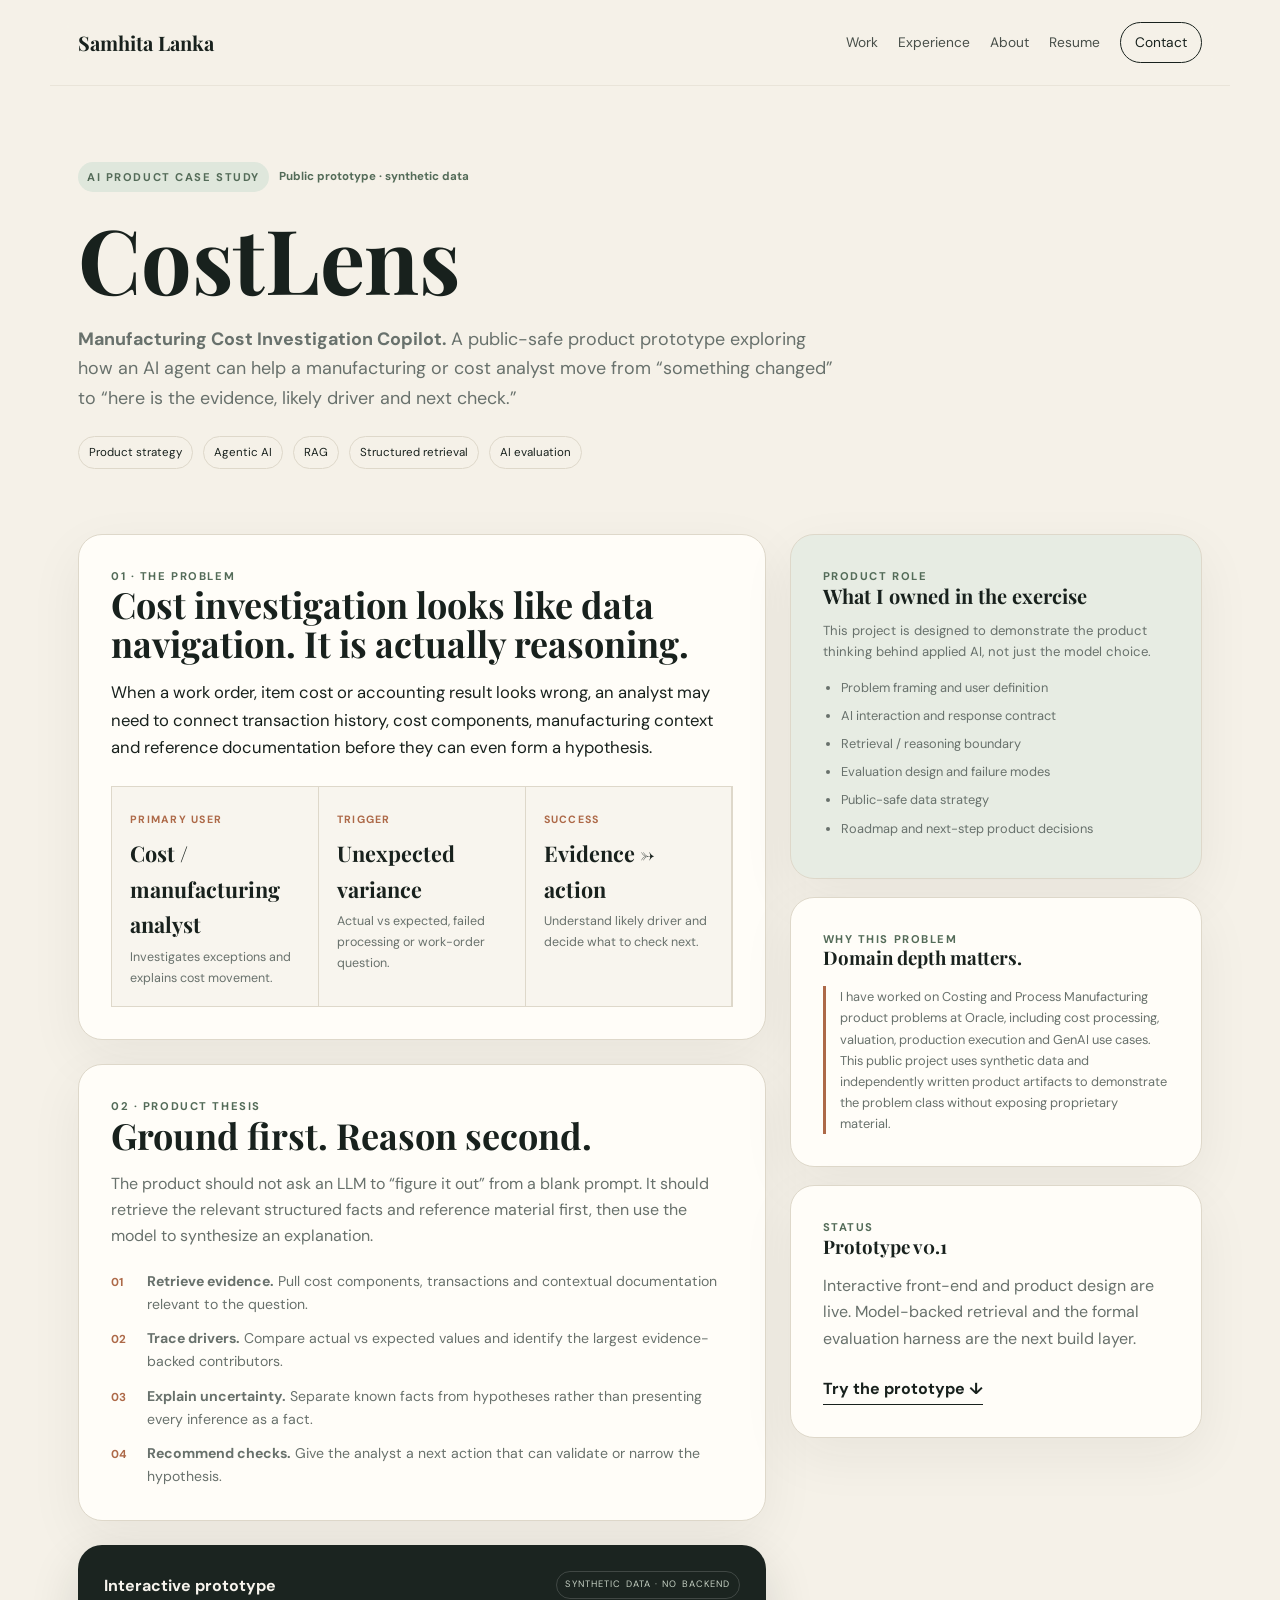
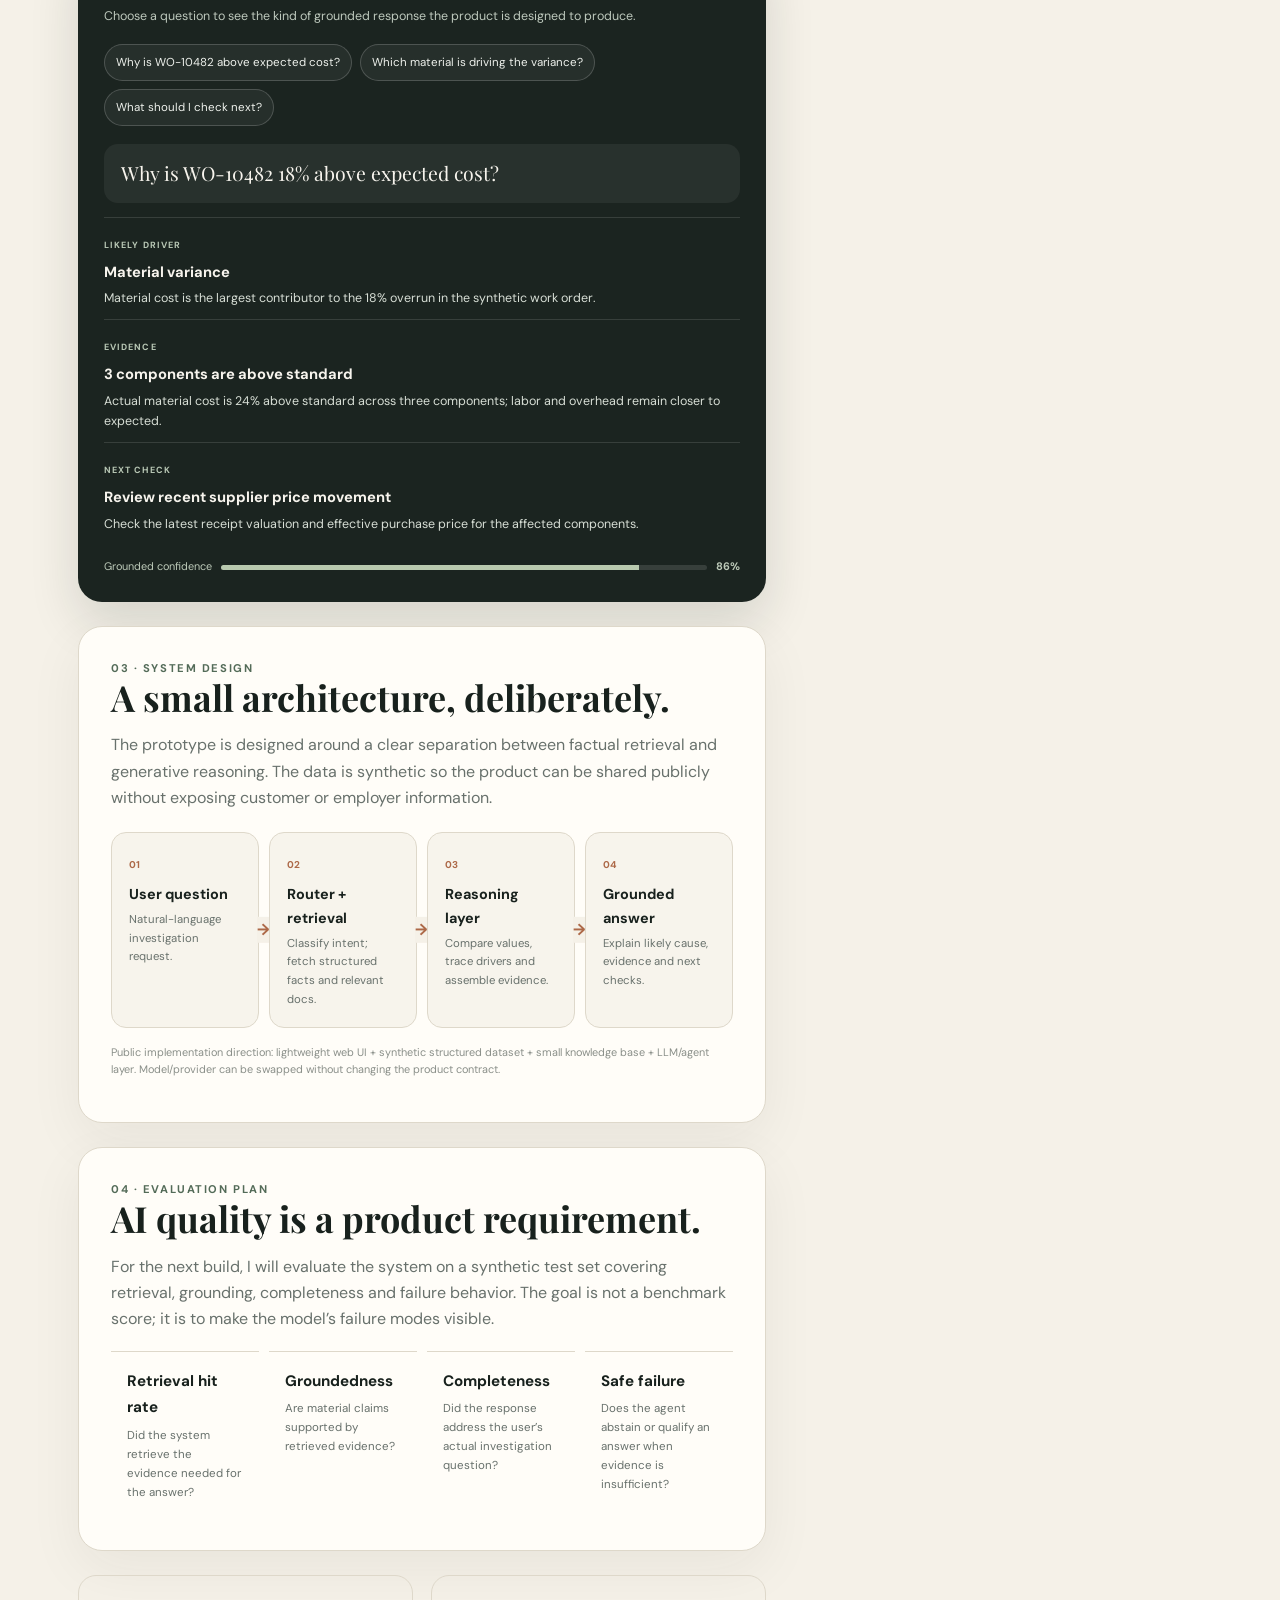
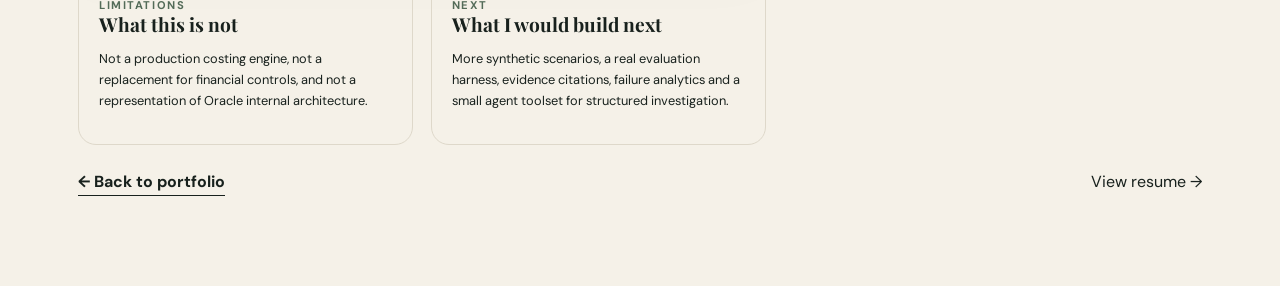
==== cost-investigation.html @ 5a7678b7 "Add files via upload" ====
<!DOCTYPE html>
<html lang="en">
<head>
<meta charset="UTF-8"/><meta name="viewport" content="width=device-width, initial-scale=1.0"/>
<meta name="theme-color" content="#1b2420"/><title>CostLens — Manufacturing Cost Investigation Copilot | Samhita Lanka</title>
<meta name="description" content="A public-safe AI product prototype for manufacturing cost investigation, built with synthetic data."/>
<link rel="preconnect" href="https://fonts.googleapis.com"><link rel="preconnect" href="https://fonts.gstatic.com" crossorigin><link href="https://fonts.googleapis.com/css2?family=DM+Sans:wght@400;500;600;700&family=Playfair+Display:wght@600;700&display=swap" rel="stylesheet"><link rel="stylesheet" href="styles.css"/>
<style>
.case-hero{max-width:1180px;margin:auto;padding:76px 28px 45px}.case-kicker{display:flex;gap:10px;align-items:center;flex-wrap:wrap}.case-kicker .tag{background:var(--sage);padding:6px 9px;border-radius:999px}.case-hero h1{font-size:clamp(3rem,7vw,6rem);max-width:900px;margin:18px 0 14px}.case-lede{max-width:760px;font-size:1.12rem;color:var(--muted)}.case-meta{display:flex;gap:10px;flex-wrap:wrap;margin-top:22px}.meta-chip{border:1px solid var(--line);border-radius:999px;padding:6px 10px;font-size:.72rem}.case-shell{max-width:1180px;margin:auto;padding:20px 28px 90px}.case-grid{display:grid;grid-template-columns:1.25fr .75fr;gap:24px;align-items:start}.case-panel{background:var(--card);border:1px solid var(--line);border-radius:24px;padding:32px;box-shadow:var(--shadow)}.case-panel h2{font-size:2.25rem;margin-bottom:12px}.case-panel p{color:var(--muted)}.fact-grid{display:grid;grid-template-columns:repeat(3,1fr);gap:1px;background:var(--line);margin-top:24px;border:1px solid var(--line)}.fact{background:#f8f5ee;padding:18px}.fact span{font-size:.66rem;text-transform:uppercase;letter-spacing:.12em;color:var(--warm);font-weight:700}.fact strong{display:block;font-family:'Playfair Display',serif;font-size:1.35rem;margin-top:5px}.fact p{font-size:.78rem;margin:4px 0 0}.problem-copy{font-size:1.04rem;color:var(--ink)!important}.decision-list{display:grid;gap:11px;margin-top:20px}.decision{display:grid;grid-template-columns:26px 1fr;gap:10px}.decision span{color:var(--warm);font-weight:700;font-size:.72rem;padding-top:3px}.decision p{margin:0;font-size:.88rem}.demo-panel{margin-top:24px;background:#1b2420;color:#f7f4ed;border-radius:24px;padding:26px;box-shadow:0 20px 50px rgba(24,33,29,.14)}.demo-head{display:flex;justify-content:space-between;align-items:center;gap:15px}.demo-head h2{font-family:'DM Sans',sans-serif;font-size:1rem;font-weight:700;margin:0}.demo-badge{font-size:.58rem;letter-spacing:.12em;border:1px solid rgba(255,255,255,.16);border-radius:999px;padding:5px 8px;color:#c6d1c4}.question-buttons{display:flex;gap:8px;flex-wrap:wrap;margin:18px 0}.question-buttons button{border:1px solid rgba(255,255,255,.18);background:rgba(255,255,255,.05);color:#eef1ec;border-radius:999px;padding:8px 11px;font:inherit;font-size:.72rem;cursor:pointer}.question-buttons button:hover{background:rgba(255,255,255,.1)}.demo-question{padding:17px;border-radius:14px;background:rgba(255,255,255,.06);font-family:'Playfair Display',serif;font-size:1.22rem;line-height:1.25}.demo-answer{margin-top:14px;display:grid;gap:10px}.demo-block{border-top:1px solid rgba(255,255,255,.12);padding-top:12px}.demo-label{font-size:.56rem;letter-spacing:.12em;color:#b9c8b5;font-weight:700}.demo-block strong{display:block;margin-top:4px;font-size:.92rem}.demo-block p{margin:4px 0 0;color:#d7ded5;font-size:.78rem}.confidence{display:flex;align-items:center;gap:9px;margin-top:14px;font-size:.68rem;color:#bdcab9}.confidence-bar{height:5px;flex:1;background:rgba(255,255,255,.12);border-radius:999px;overflow:hidden}.confidence-bar i{display:block;height:100%;background:#b8c9ae}.architecture{margin-top:24px}.arch-flow{display:grid;grid-template-columns:repeat(4,1fr);gap:10px;margin-top:20px}.arch-step{position:relative;background:#f7f4ec;border:1px solid var(--line);border-radius:15px;padding:17px}.arch-step:not(:last-child)::after{content:'→';position:absolute;right:-11px;top:50%;transform:translateY(-50%);z-index:2;background:var(--paper);font-weight:700;color:var(--warm)}.arch-step span{font-size:.62rem;color:var(--warm);font-weight:700}.arch-step strong{display:block;margin:7px 0 4px;font-size:.9rem}.arch-step p{font-size:.71rem;margin:0}.evaluation{margin-top:24px}.eval-grid{display:grid;grid-template-columns:repeat(4,1fr);gap:10px;margin-top:18px}.eval-item{padding:16px;border-top:1px solid var(--line)}.eval-item strong{font-size:.95rem}.eval-item p{font-size:.72rem;margin:5px 0 0}.limits{display:grid;grid-template-columns:1fr 1fr;gap:18px;margin-top:24px}.limit-card{border:1px solid var(--line);border-radius:18px;padding:20px}.limit-card h3{font-size:1.2rem}.limit-card p{font-size:.8rem}.case-footer{margin-top:24px;display:flex;justify-content:space-between;gap:15px;align-items:center}.back-link{font-weight:700;border-bottom:1px solid var(--ink)}.side-note{background:#e7ece3}.side-note h3{font-size:1.25rem;margin-bottom:8px}.side-note p{font-size:.82rem}.side-note ul{margin:14px 0 0;padding-left:18px;color:var(--muted);font-size:.8rem}.side-note li{margin:7px 0}.callout{border-left:3px solid var(--warm);padding-left:14px;margin-top:18px}.callout p{margin:0;font-size:.8rem}.source-note{font-size:.68rem!important;color:#8a8f89!important;margin-top:16px}@media(max-width:850px){.case-grid{grid-template-columns:1fr}.arch-flow,.eval-grid{grid-template-columns:1fr 1fr}.arch-step:not(:last-child)::after{display:none}}@media(max-width:600px){.case-hero,.case-shell{padding-left:19px;padding-right:19px}.case-hero{padding-top:55px}.case-panel{padding:23px}.fact-grid,.limits{grid-template-columns:1fr}.arch-flow,.eval-grid{grid-template-columns:1fr}.case-footer{flex-direction:column;align-items:flex-start}}
</style>
</head>
<body>
<header class="nav"><a class="brand" href="index.html">Samhita Lanka</a><nav><a href="index.html#work">Work</a><a href="index.html#experience">Experience</a><a href="index.html#about">About</a><a href="resume.html">Resume</a><a class="nav-cta" href="mailto:samhita510@gmail.com">Contact</a></nav></header>
<main><section class="case-hero"><div class="case-kicker"><span class="tag">AI PRODUCT CASE STUDY</span><span class="status-dot">Public prototype · synthetic data</span></div><h1>CostLens</h1><p class="case-lede"><strong>Manufacturing Cost Investigation Copilot.</strong> A public-safe product prototype exploring how an AI agent can help a manufacturing or cost analyst move from “something changed” to “here is the evidence, likely driver and next check.”</p><div class="case-meta"><span class="meta-chip">Product strategy</span><span class="meta-chip">Agentic AI</span><span class="meta-chip">RAG</span><span class="meta-chip">Structured retrieval</span><span class="meta-chip">AI evaluation</span></div></section>
<section class="case-shell"><div class="case-grid"><div>
<article class="case-panel"><div class="eyebrow">01 · THE PROBLEM</div><h2>Cost investigation looks like data navigation. It is actually reasoning.</h2><p class="problem-copy">When a work order, item cost or accounting result looks wrong, an analyst may need to connect transaction history, cost components, manufacturing context and reference documentation before they can even form a hypothesis.</p><div class="fact-grid"><div class="fact"><span>Primary user</span><strong>Cost / manufacturing analyst</strong><p>Investigates exceptions and explains cost movement.</p></div><div class="fact"><span>Trigger</span><strong>Unexpected variance</strong><p>Actual vs expected, failed processing or work-order question.</p></div><div class="fact"><span>Success</span><strong>Evidence → action</strong><p>Understand likely driver and decide what to check next.</p></div></div></article>
<article class="case-panel" style="margin-top:24px"><div class="eyebrow">02 · PRODUCT THESIS</div><h2>Ground first. Reason second.</h2><p>The product should not ask an LLM to “figure it out” from a blank prompt. It should retrieve the relevant structured facts and reference material first, then use the model to synthesize an explanation.</p><div class="decision-list"><div class="decision"><span>01</span><p><strong>Retrieve evidence.</strong> Pull cost components, transactions and contextual documentation relevant to the question.</p></div><div class="decision"><span>02</span><p><strong>Trace drivers.</strong> Compare actual vs expected values and identify the largest evidence-backed contributors.</p></div><div class="decision"><span>03</span><p><strong>Explain uncertainty.</strong> Separate known facts from hypotheses rather than presenting every inference as a fact.</p></div><div class="decision"><span>04</span><p><strong>Recommend checks.</strong> Give the analyst a next action that can validate or narrow the hypothesis.</p></div></div></article>
<article class="demo-panel" id="demo"><div class="demo-head"><h2>Interactive prototype</h2><span class="demo-badge">SYNTHETIC DATA · NO BACKEND</span></div><p style="color:#bdc8bc;font-size:.78rem;margin:7px 0 0">Choose a question to see the kind of grounded response the product is designed to produce.</p><div class="question-buttons"><button data-q="variance">Why is WO-10482 above expected cost?</button><button data-q="material">Which material is driving the variance?</button><button data-q="next">What should I check next?</button></div><div class="demo-question" id="demoQuestion">Why is WO-10482 18% above expected cost?</div><div class="demo-answer" id="demoAnswer"></div></article>
<article class="case-panel architecture"><div class="eyebrow">03 · SYSTEM DESIGN</div><h2>A small architecture, deliberately.</h2><p>The prototype is designed around a clear separation between factual retrieval and generative reasoning. The data is synthetic so the product can be shared publicly without exposing customer or employer information.</p><div class="arch-flow"><div class="arch-step"><span>01</span><strong>User question</strong><p>Natural-language investigation request.</p></div><div class="arch-step"><span>02</span><strong>Router + retrieval</strong><p>Classify intent; fetch structured facts and relevant docs.</p></div><div class="arch-step"><span>03</span><strong>Reasoning layer</strong><p>Compare values, trace drivers and assemble evidence.</p></div><div class="arch-step"><span>04</span><strong>Grounded answer</strong><p>Explain likely cause, evidence and next checks.</p></div></div><p class="source-note">Public implementation direction: lightweight web UI + synthetic structured dataset + small knowledge base + LLM/agent layer. Model/provider can be swapped without changing the product contract.</p></article>
<article class="case-panel evaluation"><div class="eyebrow">04 · EVALUATION PLAN</div><h2>AI quality is a product requirement.</h2><p>For the next build, I will evaluate the system on a synthetic test set covering retrieval, grounding, completeness and failure behavior. The goal is not a benchmark score; it is to make the model’s failure modes visible.</p><div class="eval-grid"><div class="eval-item"><strong>Retrieval hit rate</strong><p>Did the system retrieve the evidence needed for the answer?</p></div><div class="eval-item"><strong>Groundedness</strong><p>Are material claims supported by retrieved evidence?</p></div><div class="eval-item"><strong>Completeness</strong><p>Did the response address the user’s actual investigation question?</p></div><div class="eval-item"><strong>Safe failure</strong><p>Does the agent abstain or qualify an answer when evidence is insufficient?</p></div></div></article>
<div class="limits"><div class="limit-card"><div class="eyebrow">LIMITATIONS</div><h3>What this is not</h3><p>Not a production costing engine, not a replacement for financial controls, and not a representation of Oracle internal architecture.</p></div><div class="limit-card"><div class="eyebrow">NEXT</div><h3>What I would build next</h3><p>More synthetic scenarios, a real evaluation harness, evidence citations, failure analytics and a small agent toolset for structured investigation.</p></div></div>
</div><aside><div class="case-panel side-note"><div class="eyebrow">PRODUCT ROLE</div><h3>What I owned in the exercise</h3><p>This project is designed to demonstrate the product thinking behind applied AI, not just the model choice.</p><ul><li>Problem framing and user definition</li><li>AI interaction and response contract</li><li>Retrieval / reasoning boundary</li><li>Evaluation design and failure modes</li><li>Public-safe data strategy</li><li>Roadmap and next-step product decisions</li></ul></div><div class="case-panel" style="margin-top:18px"><div class="eyebrow">WHY THIS PROBLEM</div><h3>Domain depth matters.</h3><div class="callout"><p>I have worked on Costing and Process Manufacturing product problems at Oracle, including cost processing, valuation, production execution and GenAI use cases. This public project uses synthetic data and independently written product artifacts to demonstrate the problem class without exposing proprietary material.</p></div></div><div class="case-panel" style="margin-top:18px"><div class="eyebrow">STATUS</div><h3>Prototype v0.1</h3><p>Interactive front-end and product design are live. Model-backed retrieval and the formal evaluation harness are the next build layer.</p><a class="text-link" href="#demo">Try the prototype ↓</a></div></aside></div><div class="case-footer"><a class="back-link" href="index.html#work">← Back to portfolio</a><a href="resume.html">View resume →</a></div></section></main>
<script>
const answers={variance:{q:'Why is WO-10482 18% above expected cost?',html:'<div class="demo-block"><span class="demo-label">LIKELY DRIVER</span><strong>Material variance</strong><p>Material cost is the largest contributor to the 18% overrun in the synthetic work order.</p></div><div class="demo-block"><span class="demo-label">EVIDENCE</span><strong>3 components are above standard</strong><p>Actual material cost is 24% above standard across three components; labor and overhead remain closer to expected.</p></div><div class="demo-block"><span class="demo-label">NEXT CHECK</span><strong>Review recent supplier price movement</strong><p>Check the latest receipt valuation and effective purchase price for the affected components.</p></div>',confidence:'86%'},material:{q:'Which material is driving the variance?',html:'<div class="demo-block"><span class="demo-label">TOP CONTRIBUTOR</span><strong>RM-204 · Specialty Resin</strong><p>Largest synthetic cost delta versus standard in the selected work order.</p></div><div class="demo-block"><span class="demo-label">EVIDENCE</span><strong>Actual ₹148 / standard ₹112 per unit</strong><p>The unit-price delta explains most of the material-side overrun.</p></div><div class="demo-block"><span class="demo-label">NEXT CHECK</span><strong>Validate purchase-price change</strong><p>Confirm whether the higher actual is driven by a supplier-price change, receipt valuation or a timing issue.</p></div>',confidence:'91%'},next:{q:'What should I check next?',html:'<div class="demo-block"><span class="demo-label">CHECK 01</span><strong>Compare effective material prices</strong><p>Look at the latest receipt and purchase-price movement for the top contributor.</p></div><div class="demo-block"><span class="demo-label">CHECK 02</span><strong>Validate quantity consumption</strong><p>Confirm the actual quantity issued versus the expected quantity for the operation.</p></div><div class="demo-block"><span class="demo-label">CHECK 03</span><strong>Review recent costing events</strong><p>Look for a cost update or processing event that changed the valuation context.</p></div>',confidence:'82%'}};
const qEl=document.getElementById('demoQuestion'),aEl=document.getElementById('demoAnswer');function render(key){const a=answers[key];qEl.textContent=a.q;aEl.innerHTML=a.html+'<div class="confidence"><span>Grounded confidence</span><div class="confidence-bar"><i style="width:'+a.confidence+'"></i></div><strong>'+a.confidence+'</strong></div>'}document.querySelectorAll('.question-buttons button').forEach(btn=>btn.addEventListener('click',()=>render(btn.dataset.q)));render('variance');
</script></body></html>
---- styles.css ----
:root{--ink:#18211d;--muted:#68716c;--paper:#f5f1e8;--card:#fffdf8;--line:#ded8ca;--accent:#536b58;--warm:#ad6948;--sage:#dfe7dc;--shadow:0 18px 55px rgba(39,35,27,.06)}*{box-sizing:border-box}html{scroll-behavior:smooth}body{margin:0;background:var(--paper);color:var(--ink);font-family:'DM Sans',sans-serif;line-height:1.65}a{color:inherit;text-decoration:none}.nav{max-width:1180px;margin:auto;padding:22px 28px;display:flex;justify-content:space-between;align-items:center;position:sticky;top:0;background:rgba(245,241,232,.93);backdrop-filter:blur(14px);z-index:20;border-bottom:1px solid rgba(222,216,202,.5)}.brand{font-family:'Playfair Display',serif;font-weight:700;font-size:1.25rem}.nav nav{display:flex;gap:20px;align-items:center;font-size:.86rem}.nav nav a{opacity:.78}.nav nav a:hover{opacity:1}.nav-cta{border:1px solid var(--ink);padding:8px 14px;border-radius:999px;opacity:1!important}.hero{max-width:1180px;margin:auto;padding:96px 28px 72px}.hero-grid{display:grid;grid-template-columns:minmax(0,1.35fr) minmax(280px,.65fr);gap:70px;align-items:end}.eyebrow,.tag,.note-kicker,.answer-label,.tool-label{font-size:.7rem;text-transform:uppercase;letter-spacing:.14em;font-weight:700;color:var(--accent)}h1,h2,h3,h4{font-family:'Playfair Display',serif;line-height:1.08;margin:0}.hero h1{font-size:clamp(3.2rem,7.1vw,6.8rem);max-width:980px;margin-top:18px;letter-spacing:-.035em}.hero-copy{max-width:720px;font-size:1.15rem;color:var(--muted);margin:28px 0 30px}.actions{display:flex;gap:12px;flex-wrap:wrap}.button{display:inline-flex;align-items:center;justify-content:center;padding:12px 20px;border-radius:999px;border:1px solid var(--ink);font-weight:700;transition:.2s ease}.button:hover{transform:translateY(-1px)}.primary{background:var(--ink);color:#fff}.secondary{background:transparent}.proof-row{display:flex;gap:30px;flex-wrap:wrap;margin-top:54px;border-top:1px solid var(--line);padding-top:20px}.proof-row div{display:flex;gap:8px;align-items:baseline}.proof-row strong{font-size:1.45rem;font-family:'Playfair Display',serif}.proof-row span{font-size:.78rem;color:var(--muted)}.micro-note{margin:12px 0 0;color:#8a8f89;font-size:.72rem}.hero-note{background:var(--card);border:1px solid var(--line);border-radius:24px;padding:26px;box-shadow:var(--shadow)}.note-kicker{margin-bottom:4px}.focus-item{display:grid;grid-template-columns:28px 1fr;gap:12px;padding:18px 0;border-top:1px solid var(--line)}.focus-item:first-of-type{margin-top:10px}.focus-item>span{font-size:.72rem;color:var(--warm);font-weight:700}.focus-item strong{font-size:1rem}.focus-item p{margin:5px 0 0;color:var(--muted);font-size:.83rem;line-height:1.5}.section{max-width:1180px;margin:auto;padding:82px 28px}.section-heading{max-width:760px;margin-bottom:38px}.section-heading-wide{max-width:860px}.section-heading h2{font-size:clamp(2.3rem,4.4vw,4rem);margin-top:9px;letter-spacing:-.02em}.section-heading p{color:var(--muted);margin-top:16px}.featured-card,.small-card,.about-card{background:var(--card);border:1px solid var(--line);border-radius:24px;box-shadow:var(--shadow)}.featured-card{padding:38px}.project-topline{display:flex;justify-content:space-between;gap:14px;align-items:center}.status-dot{font-size:.72rem;color:var(--accent);font-weight:700}.flagship-grid{display:grid;grid-template-columns:1.05fr .95fr;gap:48px;align-items:center;margin-top:20px}.flagship h3{font-size:3rem;letter-spacing:-.02em}.project-subtitle{font-size:1.1rem!important;color:var(--accent)!important;margin:5px 0 16px!important;font-weight:600}.featured-card p,.small-card p{color:var(--muted);max-width:760px}.chips{display:flex;gap:8px;flex-wrap:wrap;margin:20px 0}.chips span{border:1px solid var(--line);border-radius:999px;padding:5px 10px;font-size:.76rem;background:#faf8f2}.text-link{display:inline-block;margin-top:8px;font-weight:700;border-bottom:1px solid var(--ink);padding-bottom:2px}.mini-product{background:#1b2420;color:#f7f4ed;border-radius:18px;padding:18px;box-shadow:0 14px 34px rgba(24,33,29,.14)}.mini-bar{display:flex;justify-content:space-between;align-items:center;font-size:.8rem;color:#e9eee7;margin-bottom:22px}.mini-live{font-size:.58rem;letter-spacing:.12em;padding:4px 7px;border:1px solid rgba(255,255,255,.18);border-radius:999px;color:#c9d5c8}.question{font-family:'Playfair Display',serif;font-size:1.25rem;line-height:1.2;padding-bottom:18px;border-bottom:1px solid rgba(255,255,255,.14)}.answer-row{display:flex;flex-direction:column;gap:4px;padding:14px 0;border-bottom:1px solid rgba(255,255,255,.1);font-size:.8rem;color:#d5ddd5}.answer-row:last-child{border-bottom:0;padding-bottom:0}.answer-row strong{color:#fff;font-size:1rem}.answer-label{font-size:.58rem;color:#bdceb9}.work-grid{display:grid;grid-template-columns:1fr 1fr;gap:18px;margin-top:18px}.small-card{padding:30px}.small-card h3{font-size:2rem;margin:11px 0}.metric-pair{display:grid;grid-template-columns:repeat(3,1fr);gap:10px;border-top:1px solid var(--line);margin-top:22px;padding-top:18px}.metric-pair div{display:flex;flex-direction:column;gap:4px}.metric-pair strong{font-family:'Playfair Display',serif;font-size:1.65rem}.metric-pair span{font-size:.72rem;color:var(--muted);line-height:1.35}.capability-section{padding-top:50px}.capability-grid{display:grid;grid-template-columns:repeat(3,1fr);border-top:1px solid var(--line);border-bottom:1px solid var(--line)}.capability{padding:28px 26px 30px 0;border-right:1px solid var(--line)}.capability+.capability{padding-left:26px}.capability:last-child{border-right:0}.cap-number{font-size:.7rem;color:var(--warm);font-weight:700}.capability h3{font-size:1.7rem;margin:12px 0 9px}.capability p{color:var(--muted);font-size:.9rem;margin:0}.muted{max-width:none;background:#ebe9e0;padding-left:max(28px,calc((100vw - 1124px)/2));padding-right:max(28px,calc((100vw - 1124px)/2))}.timeline{display:flex;flex-direction:column}.timeline-item{display:grid;grid-template-columns:160px 1fr;gap:28px;padding:27px 0;border-top:1px solid var(--line)}.date{font-size:.78rem;color:var(--muted);font-weight:700}.role-row{display:flex;align-items:baseline;justify-content:space-between;gap:18px}.role-row h3{font-size:1.6rem}.role-row span{font-size:.72rem;color:var(--muted);white-space:nowrap}.timeline-item p{margin:9px 0 0;color:var(--muted);max-width:800px}.experience-tags{display:flex;gap:7px;flex-wrap:wrap;margin-top:14px}.experience-tags span{font-size:.65rem;border:1px solid var(--line);border-radius:999px;padding:4px 9px;color:var(--accent);background:rgba(255,255,255,.45)}.experience-grid{display:grid;grid-template-columns:1fr 1fr;gap:1px;background:var(--line);border:1px solid var(--line);margin:0 0 6px}.experience-grid article{background:#f1efe7;padding:23px}.story-index{font-size:.68rem;color:var(--warm);font-weight:700}.experience-grid h4{font-size:1.25rem;margin:9px 0 6px}.experience-grid p{font-size:.8rem;margin:0;color:var(--muted);line-height:1.55}.split{display:grid;grid-template-columns:.8fr 1.2fr;gap:80px;align-items:start}.lead{color:var(--muted);font-size:1rem;max-width:480px}.toolkit-grid{display:grid;gap:24px}.toolkit-grid>div{border-top:1px solid var(--line);padding-top:18px}.toolkit-grid p{color:var(--muted);margin:8px 0 0}.about-section{padding-top:48px;padding-bottom:90px}.about-card{padding:42px;display:grid;grid-template-columns:.85fr 1.15fr;gap:80px;align-items:start}.about-card h2{font-size:clamp(2.5rem,5vw,4.3rem);margin-top:10px}.about-copy{color:var(--muted)}.about-copy p:first-child{font-size:1.08rem;color:var(--ink)}.about-actions{margin-top:24px}.footer{max-width:1120px;margin:auto;padding:28px;font-size:.8rem;color:var(--muted);border-top:1px solid var(--line);display:flex;justify-content:space-between}.footer div{display:flex;gap:18px}@media(max-width:900px){.nav nav{gap:13px}.nav nav a:nth-child(2),.nav nav a:nth-child(3){display:none}.hero-grid,.flagship-grid,.split,.about-card{grid-template-columns:1fr}.hero-grid{gap:38px}.hero h1{font-size:clamp(3rem,11vw,5rem)}.experience-grid{grid-template-columns:1fr}.role-row{display:block}.role-row span{display:block;margin-top:4px}.capability-grid{grid-template-columns:1fr}.capability,.capability+.capability{border-right:0;padding:23px 0;border-bottom:1px solid var(--line)}.capability:last-child{border-bottom:0}.work-grid{grid-template-columns:1fr}.metric-pair{grid-template-columns:1fr 1fr}.timeline-item{grid-template-columns:1fr;gap:8px}.about-card{gap:34px}}@media(max-width:600px){.nav{padding:17px 18px}.nav nav a:nth-child(4){display:none}.nav nav{gap:9px;font-size:.78rem}.nav-cta{padding:7px 11px}.hero,.section{padding-left:19px;padding-right:19px}.hero{padding-top:65px}.proof-row{gap:17px}.proof-row div{display:block}.proof-row span{display:block}.featured-card,.small-card,.about-card{padding:24px}.flagship h3{font-size:2.5rem}.project-topline{align-items:flex-start;flex-direction:column;gap:5px}.metric-pair{grid-template-columns:1fr}.footer{padding:23px 19px;gap:12px;flex-direction:column}.footer div{gap:14px}}
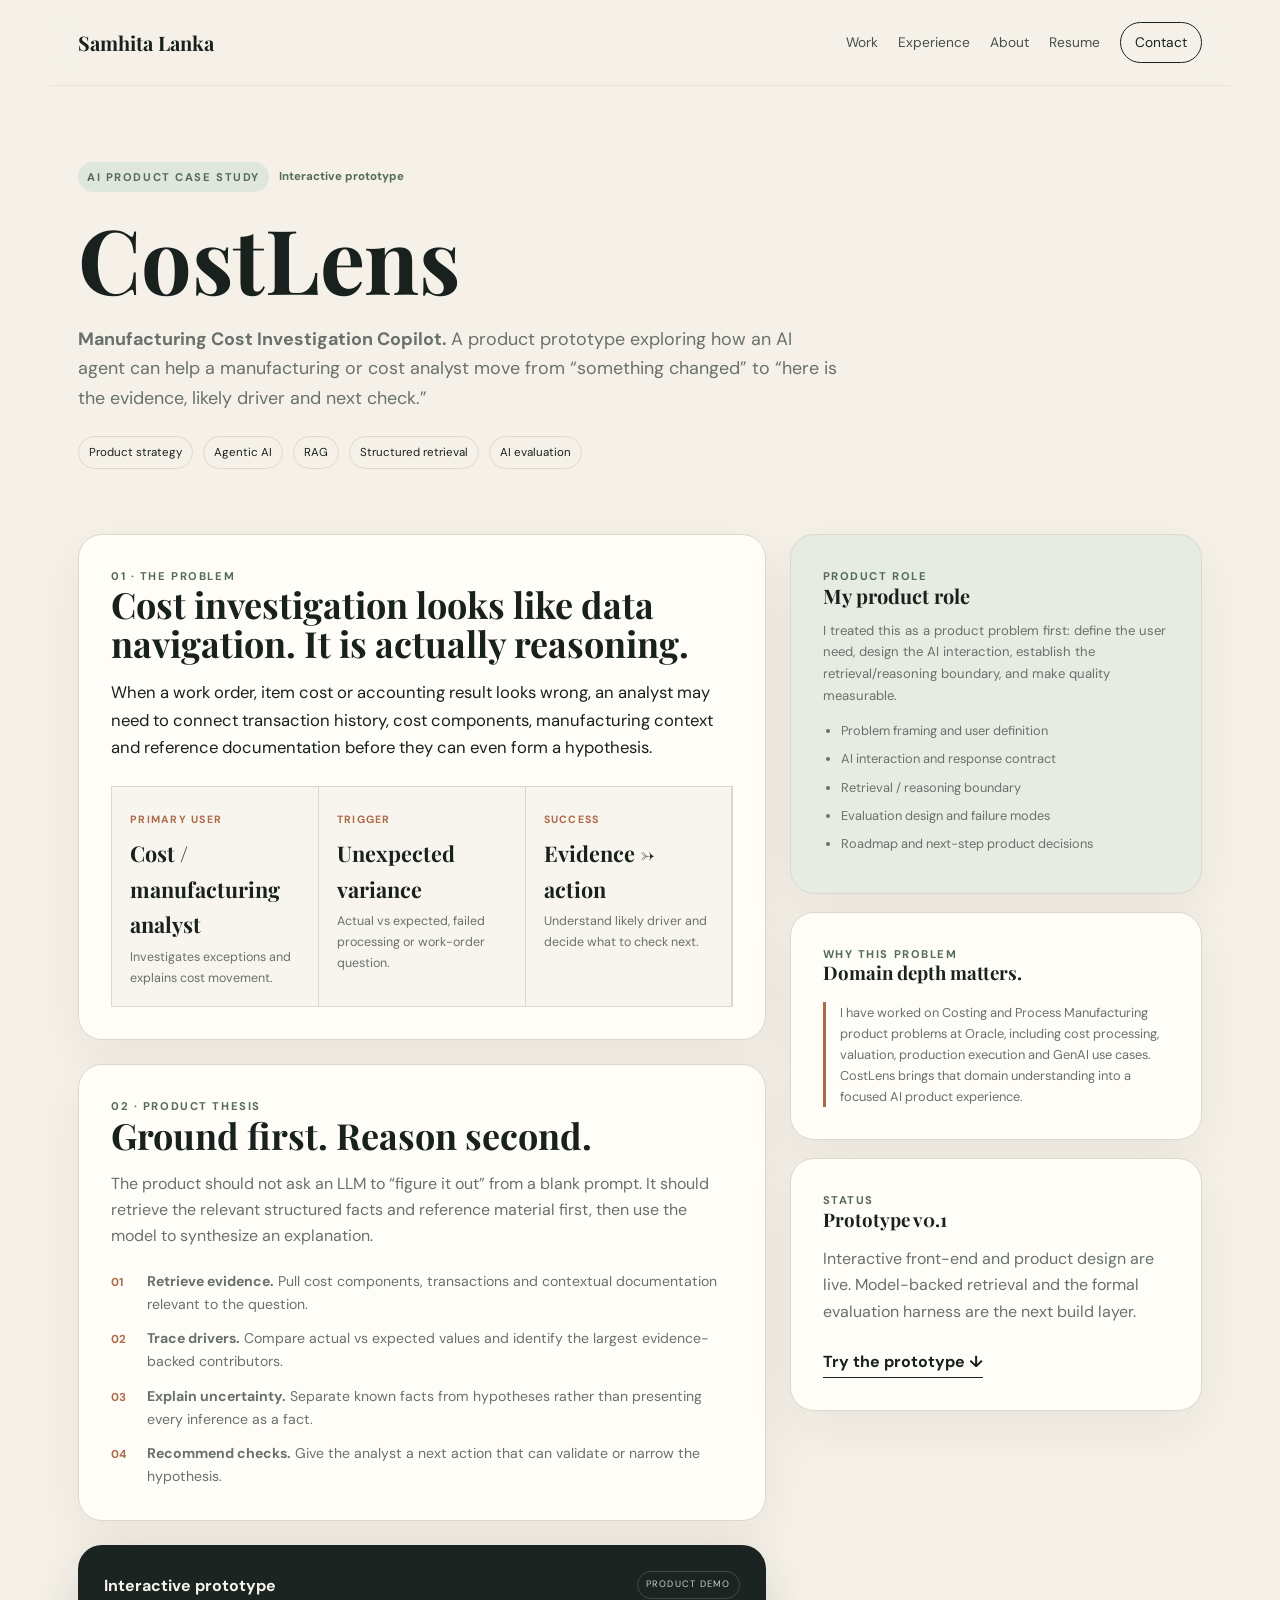
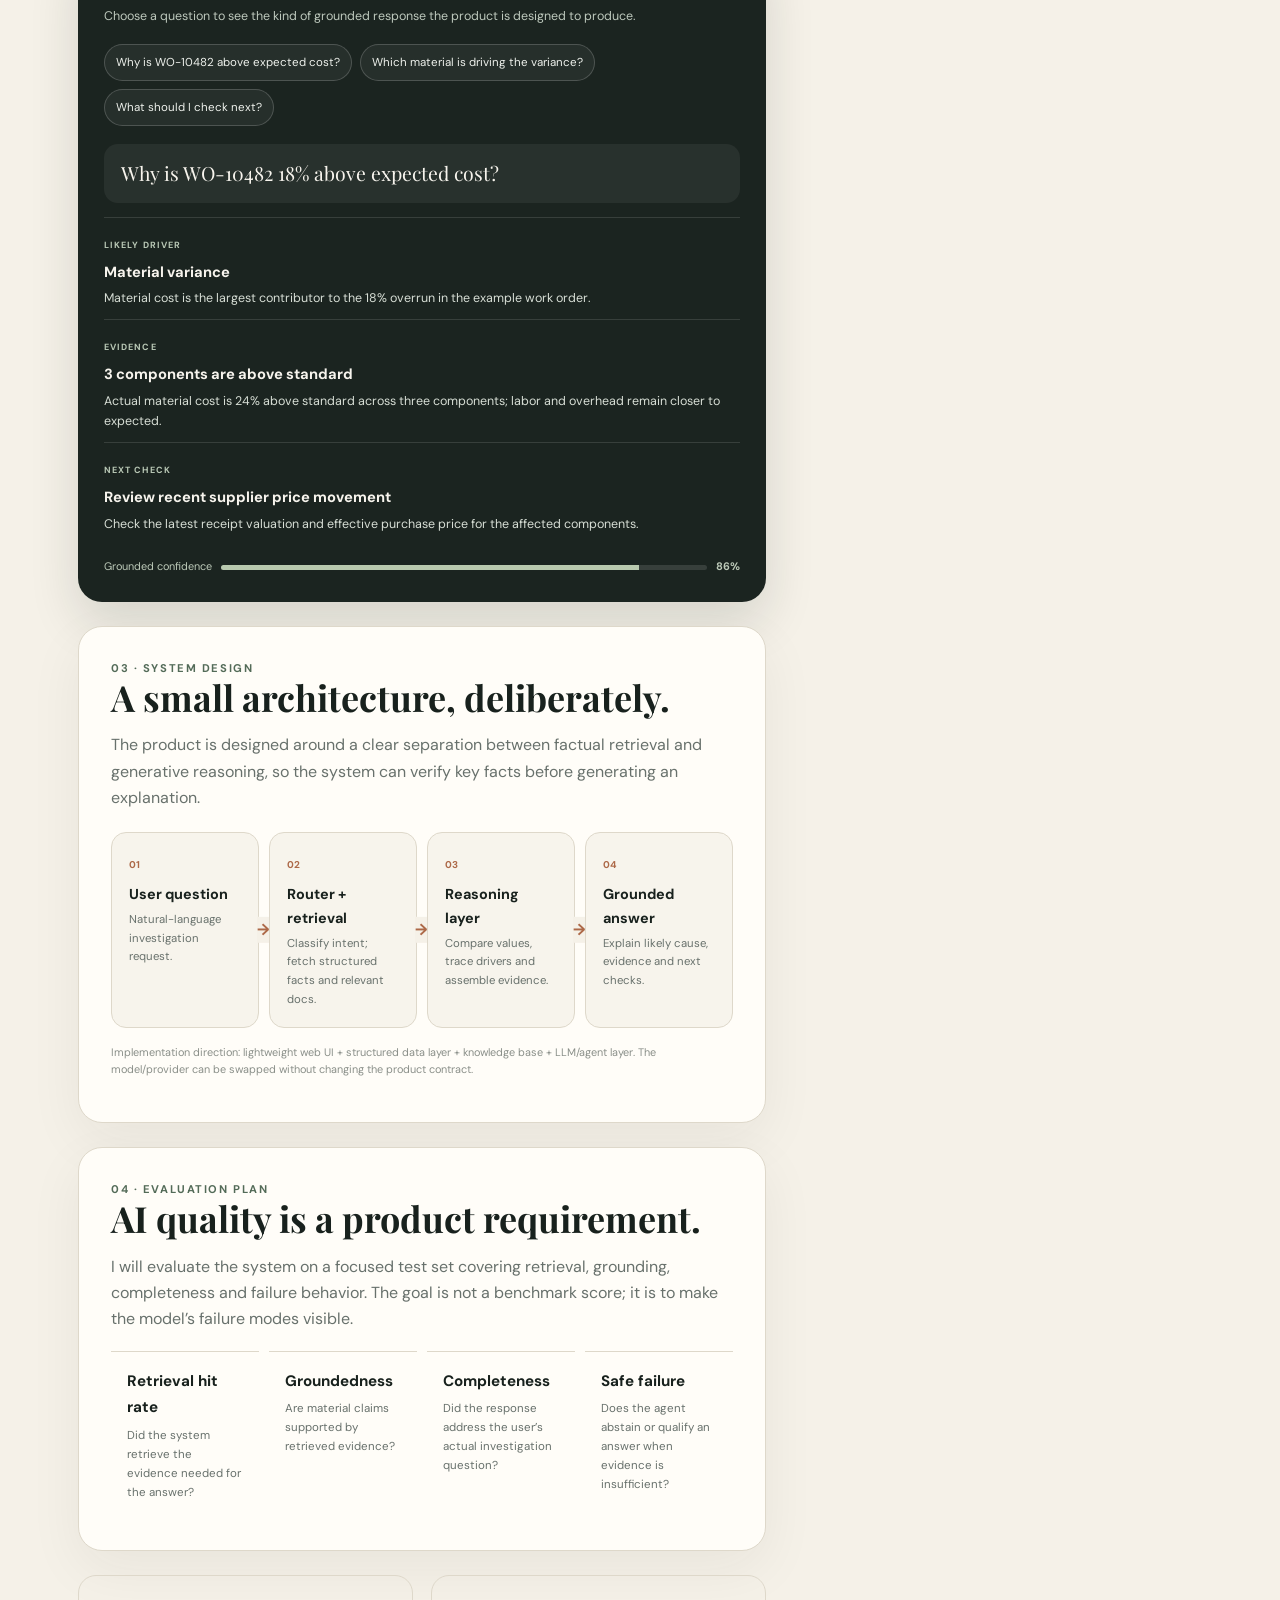
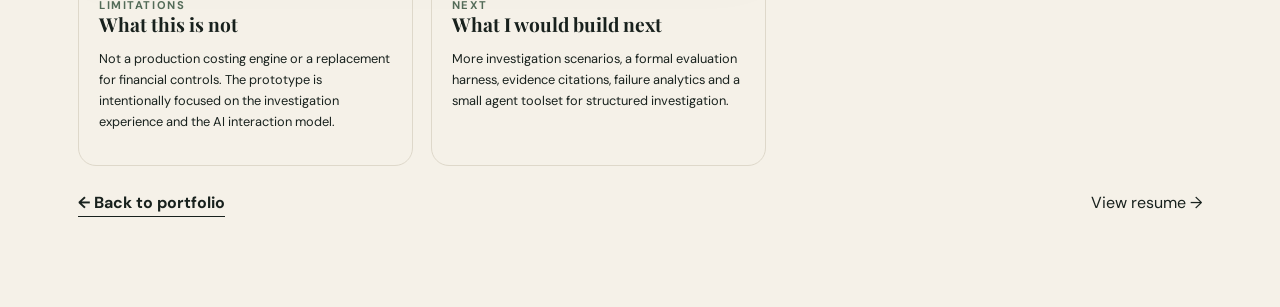
==== commit 7847a6bc: "Add files via upload" ====
--- a/cost-investigation.html
+++ b/cost-investigation.html
@@ -3,7 +3,7 @@
 <head>
 <meta charset="UTF-8"/><meta name="viewport" content="width=device-width, initial-scale=1.0"/>
 <meta name="theme-color" content="#1b2420"/><title>CostLens — Manufacturing Cost Investigation Copilot | Samhita Lanka</title>
-<meta name="description" content="A public-safe AI product prototype for manufacturing cost investigation, built with synthetic data."/>
+<meta name="description" content="An AI product prototype for manufacturing cost investigation."/>
 <link rel="preconnect" href="https://fonts.googleapis.com"><link rel="preconnect" href="https://fonts.gstatic.com" crossorigin><link href="https://fonts.googleapis.com/css2?family=DM+Sans:wght@400;500;600;700&family=Playfair+Display:wght@600;700&display=swap" rel="stylesheet"><link rel="stylesheet" href="styles.css"/>
 <style>
 .case-hero{max-width:1180px;margin:auto;padding:76px 28px 45px}.case-kicker{display:flex;gap:10px;align-items:center;flex-wrap:wrap}.case-kicker .tag{background:var(--sage);padding:6px 9px;border-radius:999px}.case-hero h1{font-size:clamp(3rem,7vw,6rem);max-width:900px;margin:18px 0 14px}.case-lede{max-width:760px;font-size:1.12rem;color:var(--muted)}.case-meta{display:flex;gap:10px;flex-wrap:wrap;margin-top:22px}.meta-chip{border:1px solid var(--line);border-radius:999px;padding:6px 10px;font-size:.72rem}.case-shell{max-width:1180px;margin:auto;padding:20px 28px 90px}.case-grid{display:grid;grid-template-columns:1.25fr .75fr;gap:24px;align-items:start}.case-panel{background:var(--card);border:1px solid var(--line);border-radius:24px;padding:32px;box-shadow:var(--shadow)}.case-panel h2{font-size:2.25rem;margin-bottom:12px}.case-panel p{color:var(--muted)}.fact-grid{display:grid;grid-template-columns:repeat(3,1fr);gap:1px;background:var(--line);margin-top:24px;border:1px solid var(--line)}.fact{background:#f8f5ee;padding:18px}.fact span{font-size:.66rem;text-transform:uppercase;letter-spacing:.12em;color:var(--warm);font-weight:700}.fact strong{display:block;font-family:'Playfair Display',serif;font-size:1.35rem;margin-top:5px}.fact p{font-size:.78rem;margin:4px 0 0}.problem-copy{font-size:1.04rem;color:var(--ink)!important}.decision-list{display:grid;gap:11px;margin-top:20px}.decision{display:grid;grid-template-columns:26px 1fr;gap:10px}.decision span{color:var(--warm);font-weight:700;font-size:.72rem;padding-top:3px}.decision p{margin:0;font-size:.88rem}.demo-panel{margin-top:24px;background:#1b2420;color:#f7f4ed;border-radius:24px;padding:26px;box-shadow:0 20px 50px rgba(24,33,29,.14)}.demo-head{display:flex;justify-content:space-between;align-items:center;gap:15px}.demo-head h2{font-family:'DM Sans',sans-serif;font-size:1rem;font-weight:700;margin:0}.demo-badge{font-size:.58rem;letter-spacing:.12em;border:1px solid rgba(255,255,255,.16);border-radius:999px;padding:5px 8px;color:#c6d1c4}.question-buttons{display:flex;gap:8px;flex-wrap:wrap;margin:18px 0}.question-buttons button{border:1px solid rgba(255,255,255,.18);background:rgba(255,255,255,.05);color:#eef1ec;border-radius:999px;padding:8px 11px;font:inherit;font-size:.72rem;cursor:pointer}.question-buttons button:hover{background:rgba(255,255,255,.1)}.demo-question{padding:17px;border-radius:14px;background:rgba(255,255,255,.06);font-family:'Playfair Display',serif;font-size:1.22rem;line-height:1.25}.demo-answer{margin-top:14px;display:grid;gap:10px}.demo-block{border-top:1px solid rgba(255,255,255,.12);padding-top:12px}.demo-label{font-size:.56rem;letter-spacing:.12em;color:#b9c8b5;font-weight:700}.demo-block strong{display:block;margin-top:4px;font-size:.92rem}.demo-block p{margin:4px 0 0;color:#d7ded5;font-size:.78rem}.confidence{display:flex;align-items:center;gap:9px;margin-top:14px;font-size:.68rem;color:#bdcab9}.confidence-bar{height:5px;flex:1;background:rgba(255,255,255,.12);border-radius:999px;overflow:hidden}.confidence-bar i{display:block;height:100%;background:#b8c9ae}.architecture{margin-top:24px}.arch-flow{display:grid;grid-template-columns:repeat(4,1fr);gap:10px;margin-top:20px}.arch-step{position:relative;background:#f7f4ec;border:1px solid var(--line);border-radius:15px;padding:17px}.arch-step:not(:last-child)::after{content:'→';position:absolute;right:-11px;top:50%;transform:translateY(-50%);z-index:2;background:var(--paper);font-weight:700;color:var(--warm)}.arch-step span{font-size:.62rem;color:var(--warm);font-weight:700}.arch-step strong{display:block;margin:7px 0 4px;font-size:.9rem}.arch-step p{font-size:.71rem;margin:0}.evaluation{margin-top:24px}.eval-grid{display:grid;grid-template-columns:repeat(4,1fr);gap:10px;margin-top:18px}.eval-item{padding:16px;border-top:1px solid var(--line)}.eval-item strong{font-size:.95rem}.eval-item p{font-size:.72rem;margin:5px 0 0}.limits{display:grid;grid-template-columns:1fr 1fr;gap:18px;margin-top:24px}.limit-card{border:1px solid var(--line);border-radius:18px;padding:20px}.limit-card h3{font-size:1.2rem}.limit-card p{font-size:.8rem}.case-footer{margin-top:24px;display:flex;justify-content:space-between;gap:15px;align-items:center}.back-link{font-weight:700;border-bottom:1px solid var(--ink)}.side-note{background:#e7ece3}.side-note h3{font-size:1.25rem;margin-bottom:8px}.side-note p{font-size:.82rem}.side-note ul{margin:14px 0 0;padding-left:18px;color:var(--muted);font-size:.8rem}.side-note li{margin:7px 0}.callout{border-left:3px solid var(--warm);padding-left:14px;margin-top:18px}.callout p{margin:0;font-size:.8rem}.source-note{font-size:.68rem!important;color:#8a8f89!important;margin-top:16px}@media(max-width:850px){.case-grid{grid-template-columns:1fr}.arch-flow,.eval-grid{grid-template-columns:1fr 1fr}.arch-step:not(:last-child)::after{display:none}}@media(max-width:600px){.case-hero,.case-shell{padding-left:19px;padding-right:19px}.case-hero{padding-top:55px}.case-panel{padding:23px}.fact-grid,.limits{grid-template-columns:1fr}.arch-flow,.eval-grid{grid-template-columns:1fr}.case-footer{flex-direction:column;align-items:flex-start}}
@@ -11,16 +11,16 @@
 </head>
 <body>
 <header class="nav"><a class="brand" href="index.html">Samhita Lanka</a><nav><a href="index.html#work">Work</a><a href="index.html#experience">Experience</a><a href="index.html#about">About</a><a href="resume.html">Resume</a><a class="nav-cta" href="mailto:samhita510@gmail.com">Contact</a></nav></header>
-<main><section class="case-hero"><div class="case-kicker"><span class="tag">AI PRODUCT CASE STUDY</span><span class="status-dot">Public prototype · synthetic data</span></div><h1>CostLens</h1><p class="case-lede"><strong>Manufacturing Cost Investigation Copilot.</strong> A public-safe product prototype exploring how an AI agent can help a manufacturing or cost analyst move from “something changed” to “here is the evidence, likely driver and next check.”</p><div class="case-meta"><span class="meta-chip">Product strategy</span><span class="meta-chip">Agentic AI</span><span class="meta-chip">RAG</span><span class="meta-chip">Structured retrieval</span><span class="meta-chip">AI evaluation</span></div></section>
+<main><section class="case-hero"><div class="case-kicker"><span class="tag">AI PRODUCT CASE STUDY</span><span class="status-dot">Interactive prototype</span></div><h1>CostLens</h1><p class="case-lede"><strong>Manufacturing Cost Investigation Copilot.</strong> A product prototype exploring how an AI agent can help a manufacturing or cost analyst move from “something changed” to “here is the evidence, likely driver and next check.”</p><div class="case-meta"><span class="meta-chip">Product strategy</span><span class="meta-chip">Agentic AI</span><span class="meta-chip">RAG</span><span class="meta-chip">Structured retrieval</span><span class="meta-chip">AI evaluation</span></div></section>
 <section class="case-shell"><div class="case-grid"><div>
 <article class="case-panel"><div class="eyebrow">01 · THE PROBLEM</div><h2>Cost investigation looks like data navigation. It is actually reasoning.</h2><p class="problem-copy">When a work order, item cost or accounting result looks wrong, an analyst may need to connect transaction history, cost components, manufacturing context and reference documentation before they can even form a hypothesis.</p><div class="fact-grid"><div class="fact"><span>Primary user</span><strong>Cost / manufacturing analyst</strong><p>Investigates exceptions and explains cost movement.</p></div><div class="fact"><span>Trigger</span><strong>Unexpected variance</strong><p>Actual vs expected, failed processing or work-order question.</p></div><div class="fact"><span>Success</span><strong>Evidence → action</strong><p>Understand likely driver and decide what to check next.</p></div></div></article>
 <article class="case-panel" style="margin-top:24px"><div class="eyebrow">02 · PRODUCT THESIS</div><h2>Ground first. Reason second.</h2><p>The product should not ask an LLM to “figure it out” from a blank prompt. It should retrieve the relevant structured facts and reference material first, then use the model to synthesize an explanation.</p><div class="decision-list"><div class="decision"><span>01</span><p><strong>Retrieve evidence.</strong> Pull cost components, transactions and contextual documentation relevant to the question.</p></div><div class="decision"><span>02</span><p><strong>Trace drivers.</strong> Compare actual vs expected values and identify the largest evidence-backed contributors.</p></div><div class="decision"><span>03</span><p><strong>Explain uncertainty.</strong> Separate known facts from hypotheses rather than presenting every inference as a fact.</p></div><div class="decision"><span>04</span><p><strong>Recommend checks.</strong> Give the analyst a next action that can validate or narrow the hypothesis.</p></div></div></article>
-<article class="demo-panel" id="demo"><div class="demo-head"><h2>Interactive prototype</h2><span class="demo-badge">SYNTHETIC DATA · NO BACKEND</span></div><p style="color:#bdc8bc;font-size:.78rem;margin:7px 0 0">Choose a question to see the kind of grounded response the product is designed to produce.</p><div class="question-buttons"><button data-q="variance">Why is WO-10482 above expected cost?</button><button data-q="material">Which material is driving the variance?</button><button data-q="next">What should I check next?</button></div><div class="demo-question" id="demoQuestion">Why is WO-10482 18% above expected cost?</div><div class="demo-answer" id="demoAnswer"></div></article>
-<article class="case-panel architecture"><div class="eyebrow">03 · SYSTEM DESIGN</div><h2>A small architecture, deliberately.</h2><p>The prototype is designed around a clear separation between factual retrieval and generative reasoning. The data is synthetic so the product can be shared publicly without exposing customer or employer information.</p><div class="arch-flow"><div class="arch-step"><span>01</span><strong>User question</strong><p>Natural-language investigation request.</p></div><div class="arch-step"><span>02</span><strong>Router + retrieval</strong><p>Classify intent; fetch structured facts and relevant docs.</p></div><div class="arch-step"><span>03</span><strong>Reasoning layer</strong><p>Compare values, trace drivers and assemble evidence.</p></div><div class="arch-step"><span>04</span><strong>Grounded answer</strong><p>Explain likely cause, evidence and next checks.</p></div></div><p class="source-note">Public implementation direction: lightweight web UI + synthetic structured dataset + small knowledge base + LLM/agent layer. Model/provider can be swapped without changing the product contract.</p></article>
-<article class="case-panel evaluation"><div class="eyebrow">04 · EVALUATION PLAN</div><h2>AI quality is a product requirement.</h2><p>For the next build, I will evaluate the system on a synthetic test set covering retrieval, grounding, completeness and failure behavior. The goal is not a benchmark score; it is to make the model’s failure modes visible.</p><div class="eval-grid"><div class="eval-item"><strong>Retrieval hit rate</strong><p>Did the system retrieve the evidence needed for the answer?</p></div><div class="eval-item"><strong>Groundedness</strong><p>Are material claims supported by retrieved evidence?</p></div><div class="eval-item"><strong>Completeness</strong><p>Did the response address the user’s actual investigation question?</p></div><div class="eval-item"><strong>Safe failure</strong><p>Does the agent abstain or qualify an answer when evidence is insufficient?</p></div></div></article>
-<div class="limits"><div class="limit-card"><div class="eyebrow">LIMITATIONS</div><h3>What this is not</h3><p>Not a production costing engine, not a replacement for financial controls, and not a representation of Oracle internal architecture.</p></div><div class="limit-card"><div class="eyebrow">NEXT</div><h3>What I would build next</h3><p>More synthetic scenarios, a real evaluation harness, evidence citations, failure analytics and a small agent toolset for structured investigation.</p></div></div>
-</div><aside><div class="case-panel side-note"><div class="eyebrow">PRODUCT ROLE</div><h3>What I owned in the exercise</h3><p>This project is designed to demonstrate the product thinking behind applied AI, not just the model choice.</p><ul><li>Problem framing and user definition</li><li>AI interaction and response contract</li><li>Retrieval / reasoning boundary</li><li>Evaluation design and failure modes</li><li>Public-safe data strategy</li><li>Roadmap and next-step product decisions</li></ul></div><div class="case-panel" style="margin-top:18px"><div class="eyebrow">WHY THIS PROBLEM</div><h3>Domain depth matters.</h3><div class="callout"><p>I have worked on Costing and Process Manufacturing product problems at Oracle, including cost processing, valuation, production execution and GenAI use cases. This public project uses synthetic data and independently written product artifacts to demonstrate the problem class without exposing proprietary material.</p></div></div><div class="case-panel" style="margin-top:18px"><div class="eyebrow">STATUS</div><h3>Prototype v0.1</h3><p>Interactive front-end and product design are live. Model-backed retrieval and the formal evaluation harness are the next build layer.</p><a class="text-link" href="#demo">Try the prototype ↓</a></div></aside></div><div class="case-footer"><a class="back-link" href="index.html#work">← Back to portfolio</a><a href="resume.html">View resume →</a></div></section></main>
+<article class="demo-panel" id="demo"><div class="demo-head"><h2>Interactive prototype</h2><span class="demo-badge">PRODUCT DEMO</span></div><p style="color:#bdc8bc;font-size:.78rem;margin:7px 0 0">Choose a question to see the kind of grounded response the product is designed to produce.</p><div class="question-buttons"><button data-q="variance">Why is WO-10482 above expected cost?</button><button data-q="material">Which material is driving the variance?</button><button data-q="next">What should I check next?</button></div><div class="demo-question" id="demoQuestion">Why is WO-10482 18% above expected cost?</div><div class="demo-answer" id="demoAnswer"></div></article>
+<article class="case-panel architecture"><div class="eyebrow">03 · SYSTEM DESIGN</div><h2>A small architecture, deliberately.</h2><p>The product is designed around a clear separation between factual retrieval and generative reasoning, so the system can verify key facts before generating an explanation.</p><div class="arch-flow"><div class="arch-step"><span>01</span><strong>User question</strong><p>Natural-language investigation request.</p></div><div class="arch-step"><span>02</span><strong>Router + retrieval</strong><p>Classify intent; fetch structured facts and relevant docs.</p></div><div class="arch-step"><span>03</span><strong>Reasoning layer</strong><p>Compare values, trace drivers and assemble evidence.</p></div><div class="arch-step"><span>04</span><strong>Grounded answer</strong><p>Explain likely cause, evidence and next checks.</p></div></div><p class="source-note">Implementation direction: lightweight web UI + structured data layer + knowledge base + LLM/agent layer. The model/provider can be swapped without changing the product contract.</p></article>
+<article class="case-panel evaluation"><div class="eyebrow">04 · EVALUATION PLAN</div><h2>AI quality is a product requirement.</h2><p>I will evaluate the system on a focused test set covering retrieval, grounding, completeness and failure behavior. The goal is not a benchmark score; it is to make the model’s failure modes visible.</p><div class="eval-grid"><div class="eval-item"><strong>Retrieval hit rate</strong><p>Did the system retrieve the evidence needed for the answer?</p></div><div class="eval-item"><strong>Groundedness</strong><p>Are material claims supported by retrieved evidence?</p></div><div class="eval-item"><strong>Completeness</strong><p>Did the response address the user’s actual investigation question?</p></div><div class="eval-item"><strong>Safe failure</strong><p>Does the agent abstain or qualify an answer when evidence is insufficient?</p></div></div></article>
+<div class="limits"><div class="limit-card"><div class="eyebrow">LIMITATIONS</div><h3>What this is not</h3><p>Not a production costing engine or a replacement for financial controls. The prototype is intentionally focused on the investigation experience and the AI interaction model.</p></div><div class="limit-card"><div class="eyebrow">NEXT</div><h3>What I would build next</h3><p>More investigation scenarios, a formal evaluation harness, evidence citations, failure analytics and a small agent toolset for structured investigation.</p></div></div>
+</div><aside><div class="case-panel side-note"><div class="eyebrow">PRODUCT ROLE</div><h3>My product role</h3><p>I treated this as a product problem first: define the user need, design the AI interaction, establish the retrieval/reasoning boundary, and make quality measurable.</p><ul><li>Problem framing and user definition</li><li>AI interaction and response contract</li><li>Retrieval / reasoning boundary</li><li>Evaluation design and failure modes</li><li>Roadmap and next-step product decisions</li></ul></div><div class="case-panel" style="margin-top:18px"><div class="eyebrow">WHY THIS PROBLEM</div><h3>Domain depth matters.</h3><div class="callout"><p>I have worked on Costing and Process Manufacturing product problems at Oracle, including cost processing, valuation, production execution and GenAI use cases. CostLens brings that domain understanding into a focused AI product experience.</p></div></div><div class="case-panel" style="margin-top:18px"><div class="eyebrow">STATUS</div><h3>Prototype v0.1</h3><p>Interactive front-end and product design are live. Model-backed retrieval and the formal evaluation harness are the next build layer.</p><a class="text-link" href="#demo">Try the prototype ↓</a></div></aside></div><div class="case-footer"><a class="back-link" href="index.html#work">← Back to portfolio</a><a href="resume.html">View resume →</a></div></section></main>
 <script>
-const answers={variance:{q:'Why is WO-10482 18% above expected cost?',html:'<div class="demo-block"><span class="demo-label">LIKELY DRIVER</span><strong>Material variance</strong><p>Material cost is the largest contributor to the 18% overrun in the synthetic work order.</p></div><div class="demo-block"><span class="demo-label">EVIDENCE</span><strong>3 components are above standard</strong><p>Actual material cost is 24% above standard across three components; labor and overhead remain closer to expected.</p></div><div class="demo-block"><span class="demo-label">NEXT CHECK</span><strong>Review recent supplier price movement</strong><p>Check the latest receipt valuation and effective purchase price for the affected components.</p></div>',confidence:'86%'},material:{q:'Which material is driving the variance?',html:'<div class="demo-block"><span class="demo-label">TOP CONTRIBUTOR</span><strong>RM-204 · Specialty Resin</strong><p>Largest synthetic cost delta versus standard in the selected work order.</p></div><div class="demo-block"><span class="demo-label">EVIDENCE</span><strong>Actual ₹148 / standard ₹112 per unit</strong><p>The unit-price delta explains most of the material-side overrun.</p></div><div class="demo-block"><span class="demo-label">NEXT CHECK</span><strong>Validate purchase-price change</strong><p>Confirm whether the higher actual is driven by a supplier-price change, receipt valuation or a timing issue.</p></div>',confidence:'91%'},next:{q:'What should I check next?',html:'<div class="demo-block"><span class="demo-label">CHECK 01</span><strong>Compare effective material prices</strong><p>Look at the latest receipt and purchase-price movement for the top contributor.</p></div><div class="demo-block"><span class="demo-label">CHECK 02</span><strong>Validate quantity consumption</strong><p>Confirm the actual quantity issued versus the expected quantity for the operation.</p></div><div class="demo-block"><span class="demo-label">CHECK 03</span><strong>Review recent costing events</strong><p>Look for a cost update or processing event that changed the valuation context.</p></div>',confidence:'82%'}};
+const answers={variance:{q:'Why is WO-10482 18% above expected cost?',html:'<div class="demo-block"><span class="demo-label">LIKELY DRIVER</span><strong>Material variance</strong><p>Material cost is the largest contributor to the 18% overrun in the example work order.</p></div><div class="demo-block"><span class="demo-label">EVIDENCE</span><strong>3 components are above standard</strong><p>Actual material cost is 24% above standard across three components; labor and overhead remain closer to expected.</p></div><div class="demo-block"><span class="demo-label">NEXT CHECK</span><strong>Review recent supplier price movement</strong><p>Check the latest receipt valuation and effective purchase price for the affected components.</p></div>',confidence:'86%'},material:{q:'Which material is driving the variance?',html:'<div class="demo-block"><span class="demo-label">TOP CONTRIBUTOR</span><strong>RM-204 · Specialty Resin</strong><p>Largest cost delta versus standard in the selected work order.</p></div><div class="demo-block"><span class="demo-label">EVIDENCE</span><strong>Actual ₹148 / standard ₹112 per unit</strong><p>The unit-price delta explains most of the material-side overrun.</p></div><div class="demo-block"><span class="demo-label">NEXT CHECK</span><strong>Validate purchase-price change</strong><p>Confirm whether the higher actual is driven by a supplier-price change, receipt valuation or a timing issue.</p></div>',confidence:'91%'},next:{q:'What should I check next?',html:'<div class="demo-block"><span class="demo-label">CHECK 01</span><strong>Compare effective material prices</strong><p>Look at the latest receipt and purchase-price movement for the top contributor.</p></div><div class="demo-block"><span class="demo-label">CHECK 02</span><strong>Validate quantity consumption</strong><p>Confirm the actual quantity issued versus the expected quantity for the operation.</p></div><div class="demo-block"><span class="demo-label">CHECK 03</span><strong>Review recent costing events</strong><p>Look for a cost update or processing event that changed the valuation context.</p></div>',confidence:'82%'}};
 const qEl=document.getElementById('demoQuestion'),aEl=document.getElementById('demoAnswer');function render(key){const a=answers[key];qEl.textContent=a.q;aEl.innerHTML=a.html+'<div class="confidence"><span>Grounded confidence</span><div class="confidence-bar"><i style="width:'+a.confidence+'"></i></div><strong>'+a.confidence+'</strong></div>'}document.querySelectorAll('.question-buttons button').forEach(btn=>btn.addEventListener('click',()=>render(btn.dataset.q)));render('variance');
 </script></body></html>
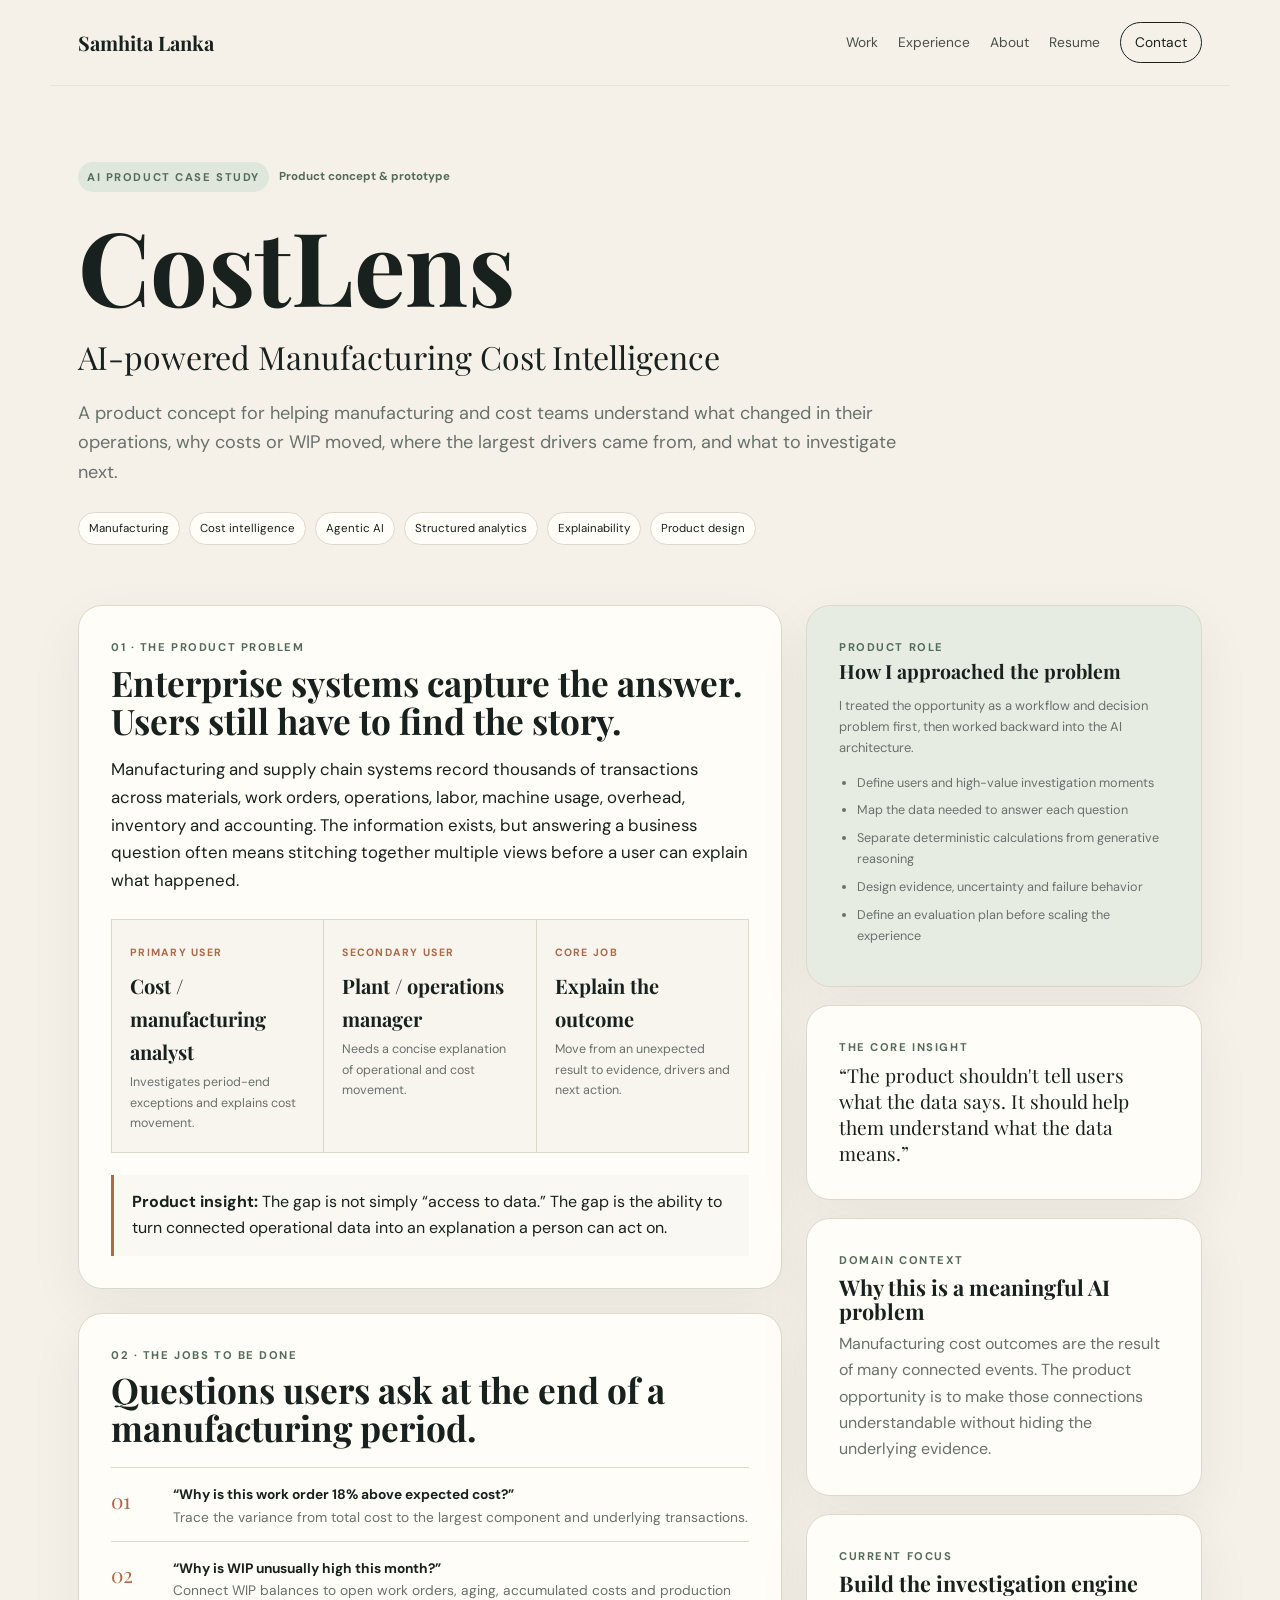
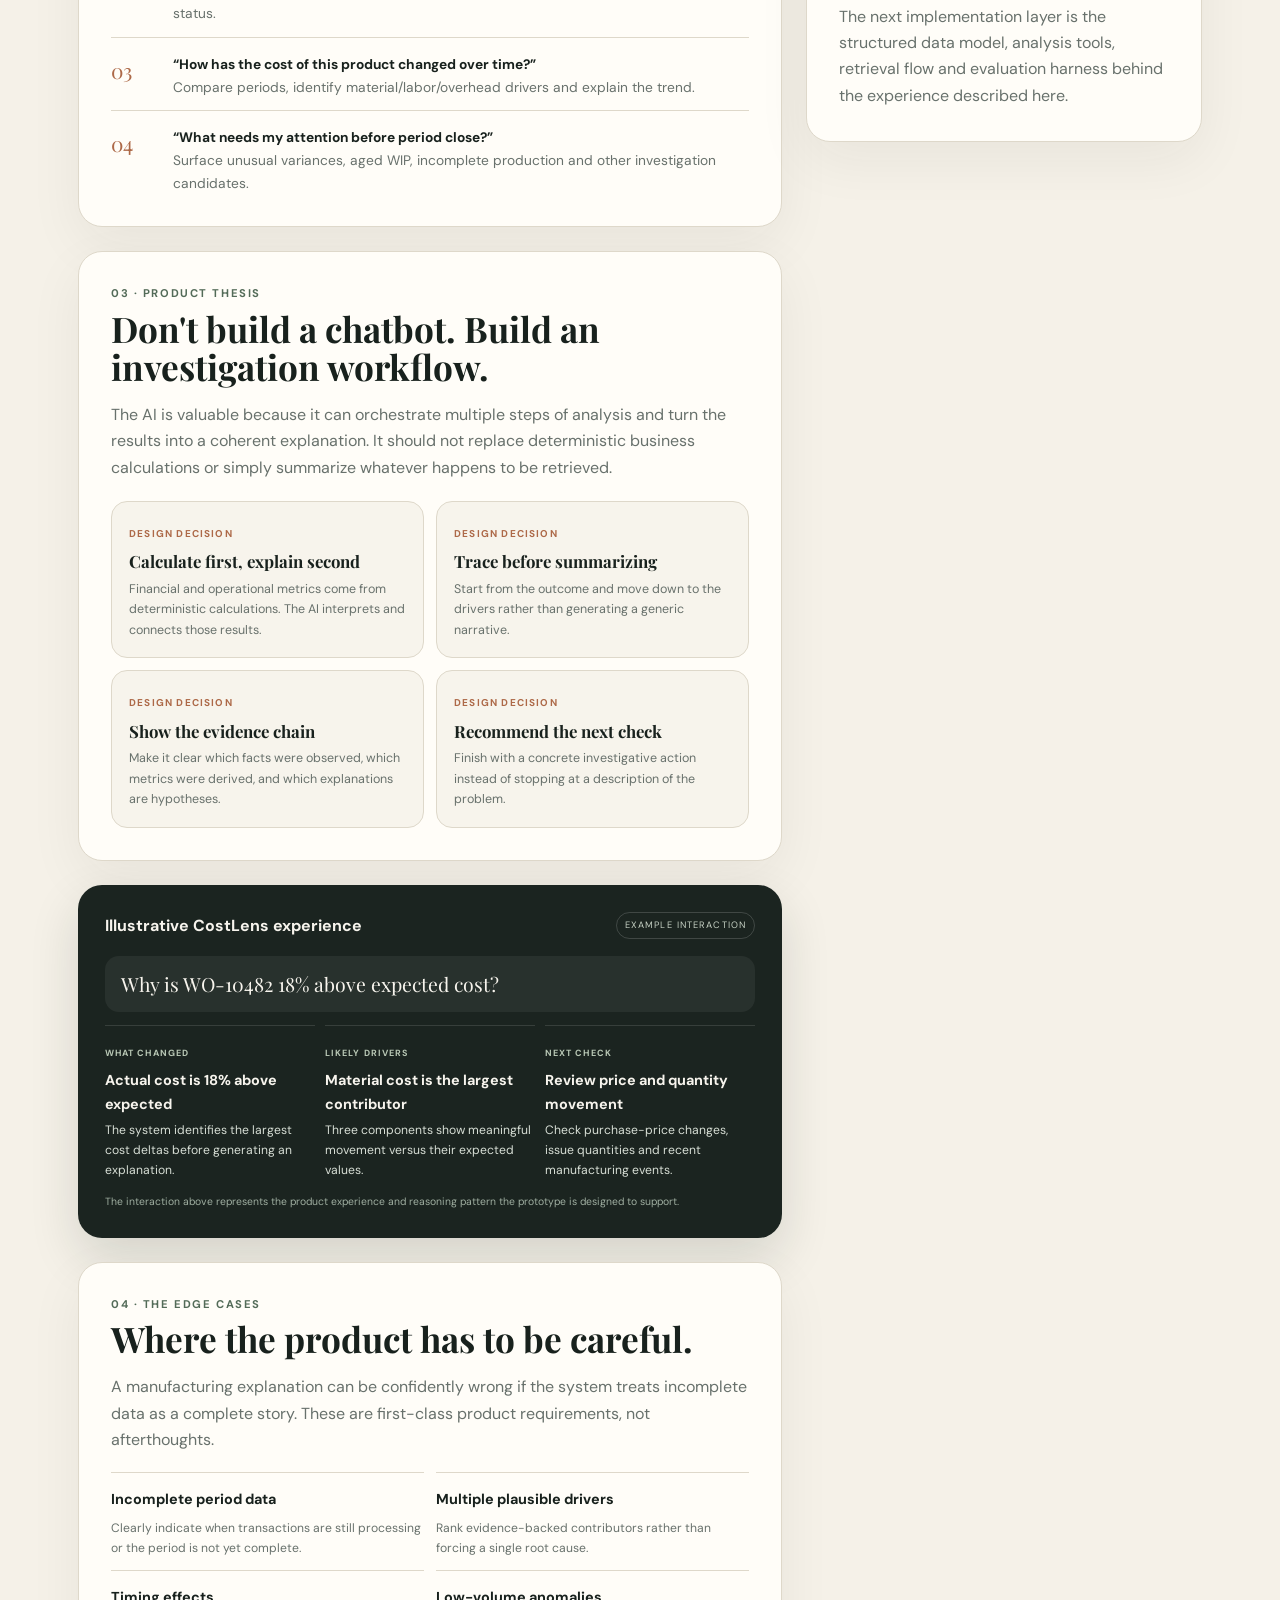
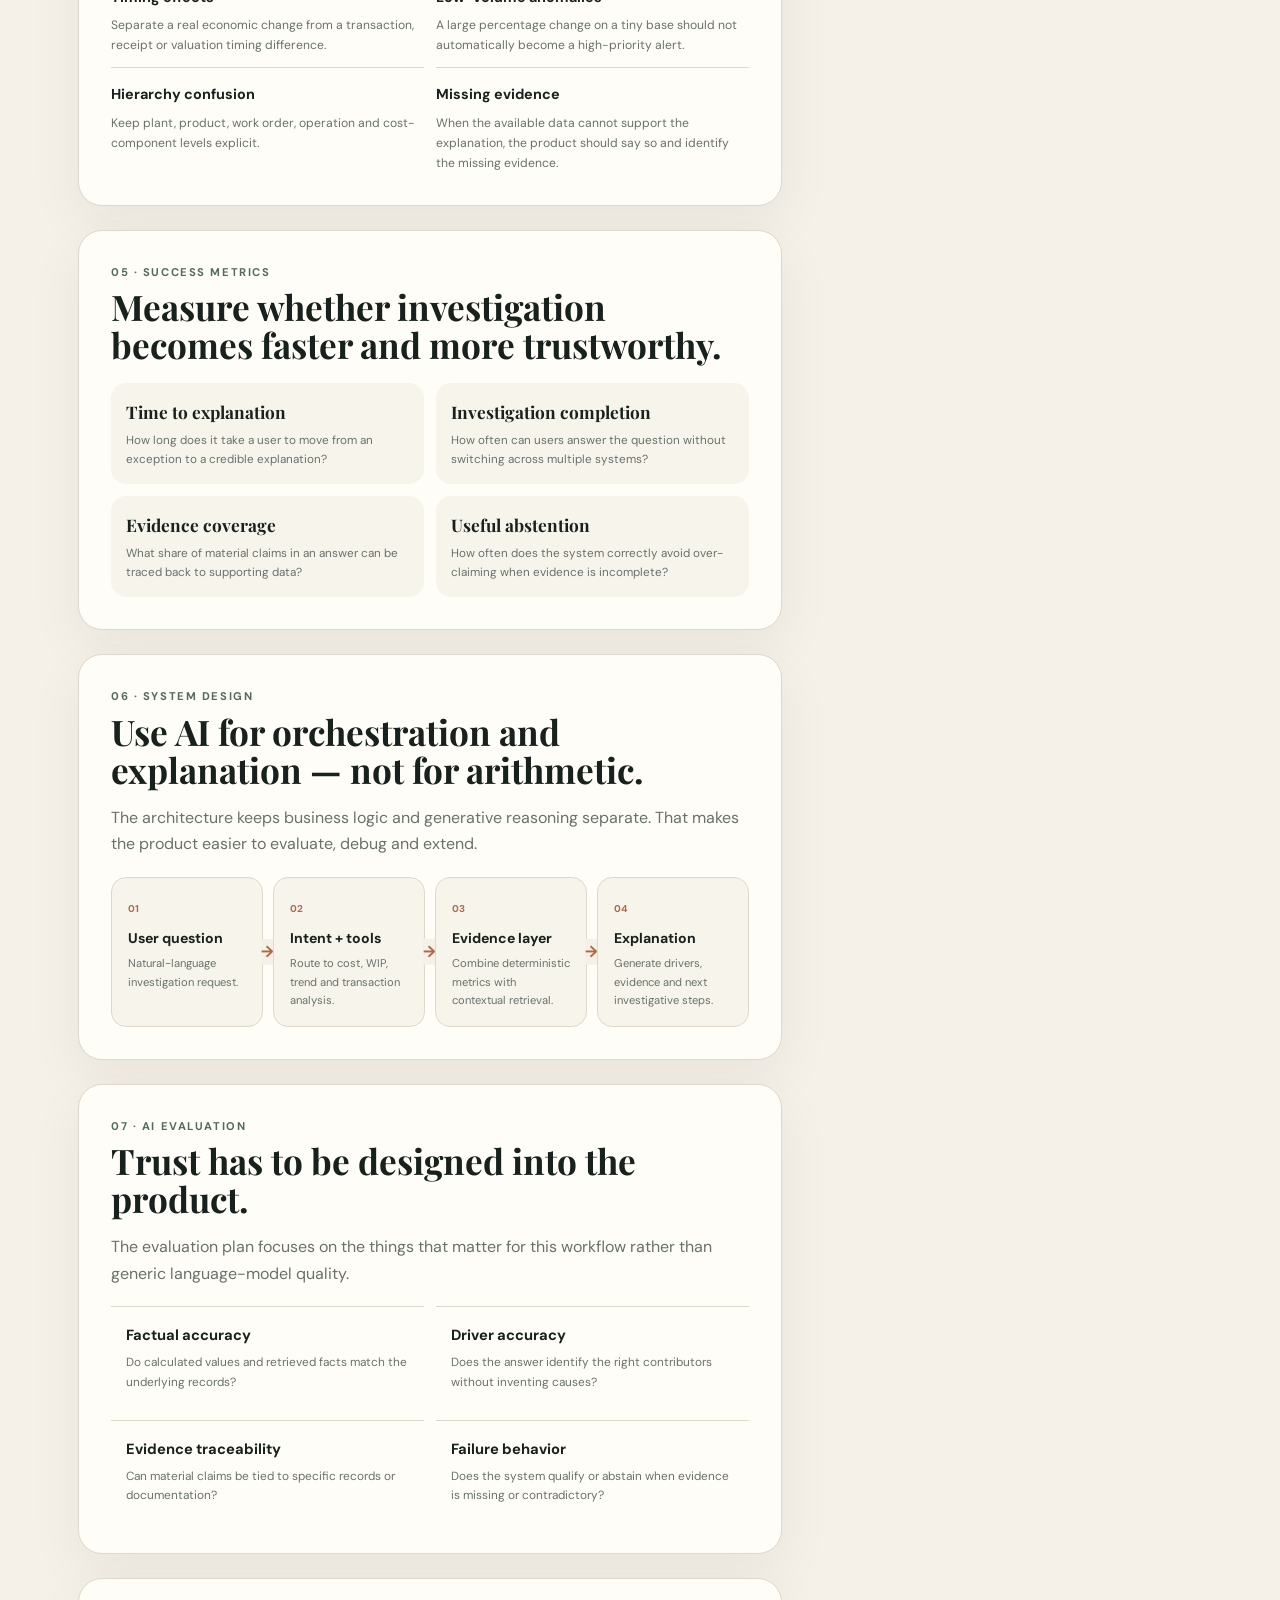
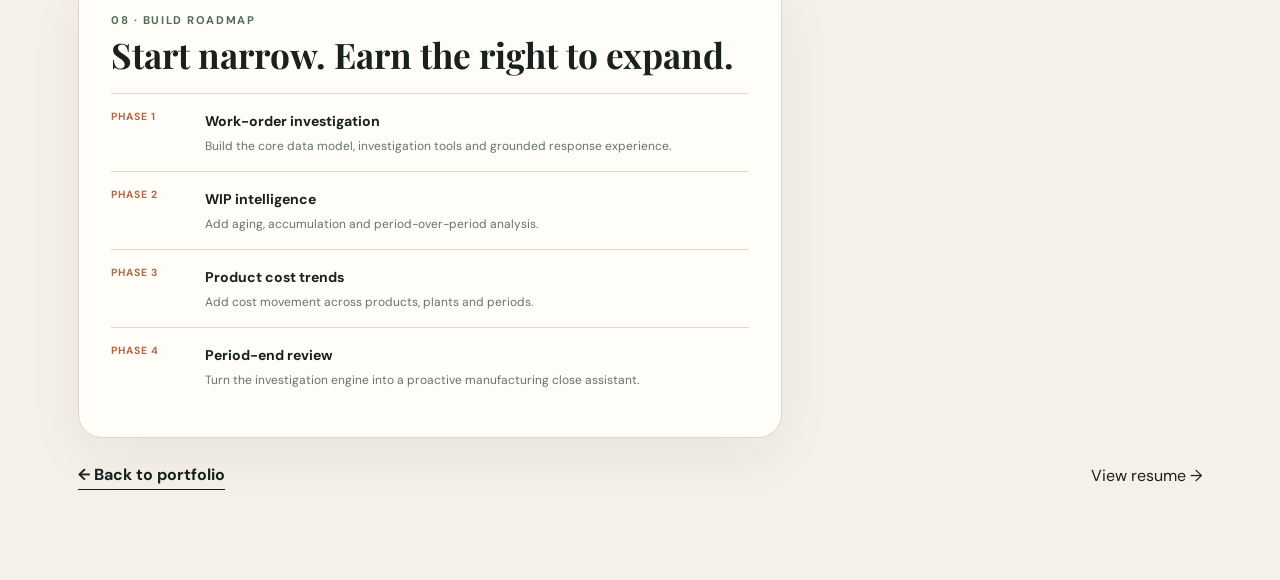
==== commit 917fb390: "Add files via upload" ====
--- a/cost-investigation.html
+++ b/cost-investigation.html
@@ -1,26 +1,167 @@
 <!DOCTYPE html>
 <html lang="en">
 <head>
-<meta charset="UTF-8"/><meta name="viewport" content="width=device-width, initial-scale=1.0"/>
-<meta name="theme-color" content="#1b2420"/><title>CostLens — Manufacturing Cost Investigation Copilot | Samhita Lanka</title>
-<meta name="description" content="An AI product prototype for manufacturing cost investigation."/>
-<link rel="preconnect" href="https://fonts.googleapis.com"><link rel="preconnect" href="https://fonts.gstatic.com" crossorigin><link href="https://fonts.googleapis.com/css2?family=DM+Sans:wght@400;500;600;700&family=Playfair+Display:wght@600;700&display=swap" rel="stylesheet"><link rel="stylesheet" href="styles.css"/>
+<meta charset="UTF-8"/>
+<meta name="viewport" content="width=device-width, initial-scale=1.0"/>
+<meta name="theme-color" content="#1b2420"/>
+<title>CostLens — AI-Powered Manufacturing Cost Intelligence | Samhita Lanka</title>
+<meta name="description" content="CostLens — an AI-powered manufacturing cost intelligence experience for investigating cost variance, WIP, product cost movement and period-end manufacturing questions."/>
+<link rel="preconnect" href="https://fonts.googleapis.com">
+<link rel="preconnect" href="https://fonts.gstatic.com" crossorigin>
+<link href="https://fonts.googleapis.com/css2?family=DM+Sans:wght@400;500;600;700&family=Playfair+Display:wght@600;700&display=swap" rel="stylesheet">
+<link rel="stylesheet" href="styles.css"/>
 <style>
-.case-hero{max-width:1180px;margin:auto;padding:76px 28px 45px}.case-kicker{display:flex;gap:10px;align-items:center;flex-wrap:wrap}.case-kicker .tag{background:var(--sage);padding:6px 9px;border-radius:999px}.case-hero h1{font-size:clamp(3rem,7vw,6rem);max-width:900px;margin:18px 0 14px}.case-lede{max-width:760px;font-size:1.12rem;color:var(--muted)}.case-meta{display:flex;gap:10px;flex-wrap:wrap;margin-top:22px}.meta-chip{border:1px solid var(--line);border-radius:999px;padding:6px 10px;font-size:.72rem}.case-shell{max-width:1180px;margin:auto;padding:20px 28px 90px}.case-grid{display:grid;grid-template-columns:1.25fr .75fr;gap:24px;align-items:start}.case-panel{background:var(--card);border:1px solid var(--line);border-radius:24px;padding:32px;box-shadow:var(--shadow)}.case-panel h2{font-size:2.25rem;margin-bottom:12px}.case-panel p{color:var(--muted)}.fact-grid{display:grid;grid-template-columns:repeat(3,1fr);gap:1px;background:var(--line);margin-top:24px;border:1px solid var(--line)}.fact{background:#f8f5ee;padding:18px}.fact span{font-size:.66rem;text-transform:uppercase;letter-spacing:.12em;color:var(--warm);font-weight:700}.fact strong{display:block;font-family:'Playfair Display',serif;font-size:1.35rem;margin-top:5px}.fact p{font-size:.78rem;margin:4px 0 0}.problem-copy{font-size:1.04rem;color:var(--ink)!important}.decision-list{display:grid;gap:11px;margin-top:20px}.decision{display:grid;grid-template-columns:26px 1fr;gap:10px}.decision span{color:var(--warm);font-weight:700;font-size:.72rem;padding-top:3px}.decision p{margin:0;font-size:.88rem}.demo-panel{margin-top:24px;background:#1b2420;color:#f7f4ed;border-radius:24px;padding:26px;box-shadow:0 20px 50px rgba(24,33,29,.14)}.demo-head{display:flex;justify-content:space-between;align-items:center;gap:15px}.demo-head h2{font-family:'DM Sans',sans-serif;font-size:1rem;font-weight:700;margin:0}.demo-badge{font-size:.58rem;letter-spacing:.12em;border:1px solid rgba(255,255,255,.16);border-radius:999px;padding:5px 8px;color:#c6d1c4}.question-buttons{display:flex;gap:8px;flex-wrap:wrap;margin:18px 0}.question-buttons button{border:1px solid rgba(255,255,255,.18);background:rgba(255,255,255,.05);color:#eef1ec;border-radius:999px;padding:8px 11px;font:inherit;font-size:.72rem;cursor:pointer}.question-buttons button:hover{background:rgba(255,255,255,.1)}.demo-question{padding:17px;border-radius:14px;background:rgba(255,255,255,.06);font-family:'Playfair Display',serif;font-size:1.22rem;line-height:1.25}.demo-answer{margin-top:14px;display:grid;gap:10px}.demo-block{border-top:1px solid rgba(255,255,255,.12);padding-top:12px}.demo-label{font-size:.56rem;letter-spacing:.12em;color:#b9c8b5;font-weight:700}.demo-block strong{display:block;margin-top:4px;font-size:.92rem}.demo-block p{margin:4px 0 0;color:#d7ded5;font-size:.78rem}.confidence{display:flex;align-items:center;gap:9px;margin-top:14px;font-size:.68rem;color:#bdcab9}.confidence-bar{height:5px;flex:1;background:rgba(255,255,255,.12);border-radius:999px;overflow:hidden}.confidence-bar i{display:block;height:100%;background:#b8c9ae}.architecture{margin-top:24px}.arch-flow{display:grid;grid-template-columns:repeat(4,1fr);gap:10px;margin-top:20px}.arch-step{position:relative;background:#f7f4ec;border:1px solid var(--line);border-radius:15px;padding:17px}.arch-step:not(:last-child)::after{content:'→';position:absolute;right:-11px;top:50%;transform:translateY(-50%);z-index:2;background:var(--paper);font-weight:700;color:var(--warm)}.arch-step span{font-size:.62rem;color:var(--warm);font-weight:700}.arch-step strong{display:block;margin:7px 0 4px;font-size:.9rem}.arch-step p{font-size:.71rem;margin:0}.evaluation{margin-top:24px}.eval-grid{display:grid;grid-template-columns:repeat(4,1fr);gap:10px;margin-top:18px}.eval-item{padding:16px;border-top:1px solid var(--line)}.eval-item strong{font-size:.95rem}.eval-item p{font-size:.72rem;margin:5px 0 0}.limits{display:grid;grid-template-columns:1fr 1fr;gap:18px;margin-top:24px}.limit-card{border:1px solid var(--line);border-radius:18px;padding:20px}.limit-card h3{font-size:1.2rem}.limit-card p{font-size:.8rem}.case-footer{margin-top:24px;display:flex;justify-content:space-between;gap:15px;align-items:center}.back-link{font-weight:700;border-bottom:1px solid var(--ink)}.side-note{background:#e7ece3}.side-note h3{font-size:1.25rem;margin-bottom:8px}.side-note p{font-size:.82rem}.side-note ul{margin:14px 0 0;padding-left:18px;color:var(--muted);font-size:.8rem}.side-note li{margin:7px 0}.callout{border-left:3px solid var(--warm);padding-left:14px;margin-top:18px}.callout p{margin:0;font-size:.8rem}.source-note{font-size:.68rem!important;color:#8a8f89!important;margin-top:16px}@media(max-width:850px){.case-grid{grid-template-columns:1fr}.arch-flow,.eval-grid{grid-template-columns:1fr 1fr}.arch-step:not(:last-child)::after{display:none}}@media(max-width:600px){.case-hero,.case-shell{padding-left:19px;padding-right:19px}.case-hero{padding-top:55px}.case-panel{padding:23px}.fact-grid,.limits{grid-template-columns:1fr}.arch-flow,.eval-grid{grid-template-columns:1fr}.case-footer{flex-direction:column;align-items:flex-start}}
+.case-hero{max-width:1180px;margin:auto;padding:76px 28px 48px}.case-kicker{display:flex;gap:10px;align-items:center;flex-wrap:wrap}.case-kicker .tag{background:var(--sage);padding:6px 9px;border-radius:999px}.case-hero h1{font-size:clamp(3.5rem,8vw,7rem);max-width:900px;margin:18px 0 10px}.case-subtitle{font-family:'Playfair Display',serif;font-size:clamp(1.4rem,3vw,2rem);margin:0 0 15px}.case-lede{max-width:820px;font-size:1.13rem;color:var(--muted);margin:0}.case-meta{display:flex;gap:9px;flex-wrap:wrap;margin-top:24px}.meta-chip{border:1px solid var(--line);border-radius:999px;padding:6px 10px;font-size:.72rem;background:var(--card)}
+.case-shell{max-width:1180px;margin:auto;padding:12px 28px 90px}.case-grid{display:grid;grid-template-columns:1.28fr .72fr;gap:24px;align-items:start}.case-panel{background:var(--card);border:1px solid var(--line);border-radius:24px;padding:32px;box-shadow:var(--shadow)}.case-panel h2{font-size:2.2rem;margin:7px 0 12px}.case-panel h3{font-size:1.35rem;margin:4px 0 8px}.case-panel p{color:var(--muted)}.lead-copy{font-size:1.05rem;color:var(--ink)!important}
+.fact-grid{display:grid;grid-template-columns:repeat(3,1fr);gap:1px;background:var(--line);margin-top:24px;border:1px solid var(--line)}.fact{background:#f8f5ee;padding:18px}.fact span{font-size:.66rem;text-transform:uppercase;letter-spacing:.12em;color:var(--warm);font-weight:700}.fact strong{display:block;font-family:'Playfair Display',serif;font-size:1.25rem;margin-top:5px}.fact p{font-size:.78rem;margin:4px 0 0}
+.callout{margin-top:22px;border-left:3px solid var(--warm);padding:14px 0 14px 18px;background:#faf8f2}.callout p{margin:0;color:var(--ink);font-size:1rem}.journeys{display:grid;gap:12px;margin-top:20px}.journey{display:grid;grid-template-columns:48px 1fr;gap:14px;align-items:start;border-top:1px solid var(--line);padding-top:15px}.journey-num{font-family:'Playfair Display',serif;font-size:1.3rem;color:var(--warm)}.journey p{margin:0;font-size:.86rem}.journey strong{color:var(--ink)}
+.decision-grid{display:grid;grid-template-columns:1fr 1fr;gap:12px;margin-top:20px}.decision-card{background:#f7f4ec;border:1px solid var(--line);border-radius:16px;padding:17px}.decision-card span{font-size:.62rem;text-transform:uppercase;letter-spacing:.12em;color:var(--warm);font-weight:700}.decision-card h3{font-size:1.05rem;margin-top:7px}.decision-card p{font-size:.78rem;margin:5px 0 0}
+.example-panel{margin-top:24px;background:#1b2420;color:#f7f4ed;border-radius:24px;padding:27px;box-shadow:0 20px 50px rgba(24,33,29,.14)}.example-head{display:flex;justify-content:space-between;align-items:center;gap:15px}.example-head h2{font-family:'DM Sans',sans-serif;font-size:1rem;font-weight:700;margin:0}.example-badge{font-size:.58rem;letter-spacing:.12em;border:1px solid rgba(255,255,255,.16);border-radius:999px;padding:5px 8px;color:#c6d1c4}.example-question{margin-top:17px;padding:16px;border-radius:14px;background:rgba(255,255,255,.06);font-family:'Playfair Display',serif;font-size:1.22rem;line-height:1.25}.example-columns{display:grid;grid-template-columns:repeat(3,1fr);gap:10px;margin-top:13px}.example-block{border-top:1px solid rgba(255,255,255,.12);padding-top:12px}.example-label{font-size:.56rem;letter-spacing:.12em;color:#b9c8b5;font-weight:700}.example-block strong{display:block;margin-top:4px;font-size:.9rem}.example-block p{margin:4px 0 0;color:#d7ded5;font-size:.76rem}.example-note{margin:13px 0 0;color:#9faea0;font-size:.65rem!important}
+.edge-grid{display:grid;grid-template-columns:repeat(2,1fr);gap:12px;margin-top:19px}.edge{border-top:1px solid var(--line);padding-top:13px}.edge strong{font-size:.9rem}.edge p{font-size:.76rem;margin:5px 0 0}.metric-grid{display:grid;grid-template-columns:repeat(2,1fr);gap:12px;margin-top:19px}.metric{background:#f7f4ec;border-radius:15px;padding:15px}.metric strong{display:block;font-family:'Playfair Display',serif;font-size:1.08rem}.metric p{font-size:.73rem;margin:4px 0 0}.arch-flow{display:grid;grid-template-columns:repeat(4,1fr);gap:10px;margin-top:19px}.arch-step{position:relative;background:#f7f4ec;border:1px solid var(--line);border-radius:15px;padding:16px}.arch-step:not(:last-child)::after{content:'→';position:absolute;right:-11px;top:50%;transform:translateY(-50%);z-index:2;background:var(--paper);font-weight:700;color:var(--warm)}.arch-step span{font-size:.62rem;color:var(--warm);font-weight:700}.arch-step strong{display:block;margin:7px 0 4px;font-size:.88rem}.arch-step p{font-size:.7rem;margin:0}.evaluation-grid{display:grid;grid-template-columns:repeat(2,1fr);gap:12px;margin-top:19px}.eval-item{padding:15px;border-top:1px solid var(--line)}.eval-item strong{font-size:.92rem}.eval-item p{font-size:.74rem;margin:5px 0 0}.roadmap{display:grid;gap:0;margin-top:18px}.roadmap-item{display:grid;grid-template-columns:78px 1fr;gap:16px;border-top:1px solid var(--line);padding:14px 0}.roadmap-stage{font-size:.65rem;text-transform:uppercase;letter-spacing:.1em;color:var(--warm);font-weight:700}.roadmap-item strong{font-size:.88rem}.roadmap-item p{font-size:.75rem;margin:3px 0 0}
+.side-note{background:#e7ece3}.side-note h3{font-size:1.22rem}.side-note p{font-size:.81rem}.side-note ul{margin:14px 0 0;padding-left:18px;color:var(--muted);font-size:.79rem}.side-note li{margin:7px 0}.side-block{margin-top:18px}.side-block .eyebrow{margin-bottom:7px}.side-block p{margin:0}.quote{font-family:'Playfair Display',serif;font-size:1.2rem!important;line-height:1.35;color:var(--ink)!important}.case-footer{margin-top:24px;display:flex;justify-content:space-between;gap:15px;align-items:center}.back-link{font-weight:700;border-bottom:1px solid var(--ink)}
+@media(max-width:850px){.case-grid{grid-template-columns:1fr}.arch-flow{grid-template-columns:1fr 1fr}.arch-step:not(:last-child)::after{display:none}.example-columns{grid-template-columns:1fr}.fact-grid{grid-template-columns:1fr 1fr}}
+@media(max-width:600px){.case-hero,.case-shell{padding-left:19px;padding-right:19px}.case-hero{padding-top:55px}.case-panel{padding:23px}.fact-grid,.decision-grid,.edge-grid,.metric-grid,.evaluation-grid,.arch-flow{grid-template-columns:1fr}.case-footer{flex-direction:column;align-items:flex-start}}
 </style>
 </head>
 <body>
 <header class="nav"><a class="brand" href="index.html">Samhita Lanka</a><nav><a href="index.html#work">Work</a><a href="index.html#experience">Experience</a><a href="index.html#about">About</a><a href="resume.html">Resume</a><a class="nav-cta" href="mailto:samhita510@gmail.com">Contact</a></nav></header>
-<main><section class="case-hero"><div class="case-kicker"><span class="tag">AI PRODUCT CASE STUDY</span><span class="status-dot">Interactive prototype</span></div><h1>CostLens</h1><p class="case-lede"><strong>Manufacturing Cost Investigation Copilot.</strong> A product prototype exploring how an AI agent can help a manufacturing or cost analyst move from “something changed” to “here is the evidence, likely driver and next check.”</p><div class="case-meta"><span class="meta-chip">Product strategy</span><span class="meta-chip">Agentic AI</span><span class="meta-chip">RAG</span><span class="meta-chip">Structured retrieval</span><span class="meta-chip">AI evaluation</span></div></section>
+<main>
+<section class="case-hero">
+  <div class="case-kicker"><span class="tag">AI PRODUCT CASE STUDY</span><span class="status-dot">Product concept & prototype</span></div>
+  <h1>CostLens</h1>
+  <p class="case-subtitle">AI-powered Manufacturing Cost Intelligence</p>
+  <p class="case-lede">A product concept for helping manufacturing and cost teams understand what changed in their operations, why costs or WIP moved, where the largest drivers came from, and what to investigate next.</p>
+  <div class="case-meta"><span class="meta-chip">Manufacturing</span><span class="meta-chip">Cost intelligence</span><span class="meta-chip">Agentic AI</span><span class="meta-chip">Structured analytics</span><span class="meta-chip">Explainability</span><span class="meta-chip">Product design</span></div>
+</section>
 <section class="case-shell"><div class="case-grid"><div>
-<article class="case-panel"><div class="eyebrow">01 · THE PROBLEM</div><h2>Cost investigation looks like data navigation. It is actually reasoning.</h2><p class="problem-copy">When a work order, item cost or accounting result looks wrong, an analyst may need to connect transaction history, cost components, manufacturing context and reference documentation before they can even form a hypothesis.</p><div class="fact-grid"><div class="fact"><span>Primary user</span><strong>Cost / manufacturing analyst</strong><p>Investigates exceptions and explains cost movement.</p></div><div class="fact"><span>Trigger</span><strong>Unexpected variance</strong><p>Actual vs expected, failed processing or work-order question.</p></div><div class="fact"><span>Success</span><strong>Evidence → action</strong><p>Understand likely driver and decide what to check next.</p></div></div></article>
-<article class="case-panel" style="margin-top:24px"><div class="eyebrow">02 · PRODUCT THESIS</div><h2>Ground first. Reason second.</h2><p>The product should not ask an LLM to “figure it out” from a blank prompt. It should retrieve the relevant structured facts and reference material first, then use the model to synthesize an explanation.</p><div class="decision-list"><div class="decision"><span>01</span><p><strong>Retrieve evidence.</strong> Pull cost components, transactions and contextual documentation relevant to the question.</p></div><div class="decision"><span>02</span><p><strong>Trace drivers.</strong> Compare actual vs expected values and identify the largest evidence-backed contributors.</p></div><div class="decision"><span>03</span><p><strong>Explain uncertainty.</strong> Separate known facts from hypotheses rather than presenting every inference as a fact.</p></div><div class="decision"><span>04</span><p><strong>Recommend checks.</strong> Give the analyst a next action that can validate or narrow the hypothesis.</p></div></div></article>
-<article class="demo-panel" id="demo"><div class="demo-head"><h2>Interactive prototype</h2><span class="demo-badge">PRODUCT DEMO</span></div><p style="color:#bdc8bc;font-size:.78rem;margin:7px 0 0">Choose a question to see the kind of grounded response the product is designed to produce.</p><div class="question-buttons"><button data-q="variance">Why is WO-10482 above expected cost?</button><button data-q="material">Which material is driving the variance?</button><button data-q="next">What should I check next?</button></div><div class="demo-question" id="demoQuestion">Why is WO-10482 18% above expected cost?</div><div class="demo-answer" id="demoAnswer"></div></article>
-<article class="case-panel architecture"><div class="eyebrow">03 · SYSTEM DESIGN</div><h2>A small architecture, deliberately.</h2><p>The product is designed around a clear separation between factual retrieval and generative reasoning, so the system can verify key facts before generating an explanation.</p><div class="arch-flow"><div class="arch-step"><span>01</span><strong>User question</strong><p>Natural-language investigation request.</p></div><div class="arch-step"><span>02</span><strong>Router + retrieval</strong><p>Classify intent; fetch structured facts and relevant docs.</p></div><div class="arch-step"><span>03</span><strong>Reasoning layer</strong><p>Compare values, trace drivers and assemble evidence.</p></div><div class="arch-step"><span>04</span><strong>Grounded answer</strong><p>Explain likely cause, evidence and next checks.</p></div></div><p class="source-note">Implementation direction: lightweight web UI + structured data layer + knowledge base + LLM/agent layer. The model/provider can be swapped without changing the product contract.</p></article>
-<article class="case-panel evaluation"><div class="eyebrow">04 · EVALUATION PLAN</div><h2>AI quality is a product requirement.</h2><p>I will evaluate the system on a focused test set covering retrieval, grounding, completeness and failure behavior. The goal is not a benchmark score; it is to make the model’s failure modes visible.</p><div class="eval-grid"><div class="eval-item"><strong>Retrieval hit rate</strong><p>Did the system retrieve the evidence needed for the answer?</p></div><div class="eval-item"><strong>Groundedness</strong><p>Are material claims supported by retrieved evidence?</p></div><div class="eval-item"><strong>Completeness</strong><p>Did the response address the user’s actual investigation question?</p></div><div class="eval-item"><strong>Safe failure</strong><p>Does the agent abstain or qualify an answer when evidence is insufficient?</p></div></div></article>
-<div class="limits"><div class="limit-card"><div class="eyebrow">LIMITATIONS</div><h3>What this is not</h3><p>Not a production costing engine or a replacement for financial controls. The prototype is intentionally focused on the investigation experience and the AI interaction model.</p></div><div class="limit-card"><div class="eyebrow">NEXT</div><h3>What I would build next</h3><p>More investigation scenarios, a formal evaluation harness, evidence citations, failure analytics and a small agent toolset for structured investigation.</p></div></div>
-</div><aside><div class="case-panel side-note"><div class="eyebrow">PRODUCT ROLE</div><h3>My product role</h3><p>I treated this as a product problem first: define the user need, design the AI interaction, establish the retrieval/reasoning boundary, and make quality measurable.</p><ul><li>Problem framing and user definition</li><li>AI interaction and response contract</li><li>Retrieval / reasoning boundary</li><li>Evaluation design and failure modes</li><li>Roadmap and next-step product decisions</li></ul></div><div class="case-panel" style="margin-top:18px"><div class="eyebrow">WHY THIS PROBLEM</div><h3>Domain depth matters.</h3><div class="callout"><p>I have worked on Costing and Process Manufacturing product problems at Oracle, including cost processing, valuation, production execution and GenAI use cases. CostLens brings that domain understanding into a focused AI product experience.</p></div></div><div class="case-panel" style="margin-top:18px"><div class="eyebrow">STATUS</div><h3>Prototype v0.1</h3><p>Interactive front-end and product design are live. Model-backed retrieval and the formal evaluation harness are the next build layer.</p><a class="text-link" href="#demo">Try the prototype ↓</a></div></aside></div><div class="case-footer"><a class="back-link" href="index.html#work">← Back to portfolio</a><a href="resume.html">View resume →</a></div></section></main>
-<script>
-const answers={variance:{q:'Why is WO-10482 18% above expected cost?',html:'<div class="demo-block"><span class="demo-label">LIKELY DRIVER</span><strong>Material variance</strong><p>Material cost is the largest contributor to the 18% overrun in the example work order.</p></div><div class="demo-block"><span class="demo-label">EVIDENCE</span><strong>3 components are above standard</strong><p>Actual material cost is 24% above standard across three components; labor and overhead remain closer to expected.</p></div><div class="demo-block"><span class="demo-label">NEXT CHECK</span><strong>Review recent supplier price movement</strong><p>Check the latest receipt valuation and effective purchase price for the affected components.</p></div>',confidence:'86%'},material:{q:'Which material is driving the variance?',html:'<div class="demo-block"><span class="demo-label">TOP CONTRIBUTOR</span><strong>RM-204 · Specialty Resin</strong><p>Largest cost delta versus standard in the selected work order.</p></div><div class="demo-block"><span class="demo-label">EVIDENCE</span><strong>Actual ₹148 / standard ₹112 per unit</strong><p>The unit-price delta explains most of the material-side overrun.</p></div><div class="demo-block"><span class="demo-label">NEXT CHECK</span><strong>Validate purchase-price change</strong><p>Confirm whether the higher actual is driven by a supplier-price change, receipt valuation or a timing issue.</p></div>',confidence:'91%'},next:{q:'What should I check next?',html:'<div class="demo-block"><span class="demo-label">CHECK 01</span><strong>Compare effective material prices</strong><p>Look at the latest receipt and purchase-price movement for the top contributor.</p></div><div class="demo-block"><span class="demo-label">CHECK 02</span><strong>Validate quantity consumption</strong><p>Confirm the actual quantity issued versus the expected quantity for the operation.</p></div><div class="demo-block"><span class="demo-label">CHECK 03</span><strong>Review recent costing events</strong><p>Look for a cost update or processing event that changed the valuation context.</p></div>',confidence:'82%'}};
-const qEl=document.getElementById('demoQuestion'),aEl=document.getElementById('demoAnswer');function render(key){const a=answers[key];qEl.textContent=a.q;aEl.innerHTML=a.html+'<div class="confidence"><span>Grounded confidence</span><div class="confidence-bar"><i style="width:'+a.confidence+'"></i></div><strong>'+a.confidence+'</strong></div>'}document.querySelectorAll('.question-buttons button').forEach(btn=>btn.addEventListener('click',()=>render(btn.dataset.q)));render('variance');
-</script></body></html>
+<article class="case-panel">
+  <div class="eyebrow">01 · THE PRODUCT PROBLEM</div>
+  <h2>Enterprise systems capture the answer. Users still have to find the story.</h2>
+  <p class="lead-copy">Manufacturing and supply chain systems record thousands of transactions across materials, work orders, operations, labor, machine usage, overhead, inventory and accounting. The information exists, but answering a business question often means stitching together multiple views before a user can explain what happened.</p>
+  <div class="fact-grid">
+    <div class="fact"><span>Primary user</span><strong>Cost / manufacturing analyst</strong><p>Investigates period-end exceptions and explains cost movement.</p></div>
+    <div class="fact"><span>Secondary user</span><strong>Plant / operations manager</strong><p>Needs a concise explanation of operational and cost movement.</p></div>
+    <div class="fact"><span>Core job</span><strong>Explain the outcome</strong><p>Move from an unexpected result to evidence, drivers and next action.</p></div>
+  </div>
+  <div class="callout"><p><strong>Product insight:</strong> The gap is not simply “access to data.” The gap is the ability to turn connected operational data into an explanation a person can act on.</p></div>
+</article>
+
+<article class="case-panel" style="margin-top:24px">
+  <div class="eyebrow">02 · THE JOBS TO BE DONE</div>
+  <h2>Questions users ask at the end of a manufacturing period.</h2>
+  <div class="journeys">
+    <div class="journey"><span class="journey-num">01</span><p><strong>“Why is this work order 18% above expected cost?”</strong><br/>Trace the variance from total cost to the largest component and underlying transactions.</p></div>
+    <div class="journey"><span class="journey-num">02</span><p><strong>“Why is WIP unusually high this month?”</strong><br/>Connect WIP balances to open work orders, aging, accumulated costs and production status.</p></div>
+    <div class="journey"><span class="journey-num">03</span><p><strong>“How has the cost of this product changed over time?”</strong><br/>Compare periods, identify material/labor/overhead drivers and explain the trend.</p></div>
+    <div class="journey"><span class="journey-num">04</span><p><strong>“What needs my attention before period close?”</strong><br/>Surface unusual variances, aged WIP, incomplete production and other investigation candidates.</p></div>
+  </div>
+</article>
+
+<article class="case-panel" style="margin-top:24px">
+  <div class="eyebrow">03 · PRODUCT THESIS</div>
+  <h2>Don't build a chatbot. Build an investigation workflow.</h2>
+  <p>The AI is valuable because it can orchestrate multiple steps of analysis and turn the results into a coherent explanation. It should not replace deterministic business calculations or simply summarize whatever happens to be retrieved.</p>
+  <div class="decision-grid">
+    <div class="decision-card"><span>Design decision</span><h3>Calculate first, explain second</h3><p>Financial and operational metrics come from deterministic calculations. The AI interprets and connects those results.</p></div>
+    <div class="decision-card"><span>Design decision</span><h3>Trace before summarizing</h3><p>Start from the outcome and move down to the drivers rather than generating a generic narrative.</p></div>
+    <div class="decision-card"><span>Design decision</span><h3>Show the evidence chain</h3><p>Make it clear which facts were observed, which metrics were derived, and which explanations are hypotheses.</p></div>
+    <div class="decision-card"><span>Design decision</span><h3>Recommend the next check</h3><p>Finish with a concrete investigative action instead of stopping at a description of the problem.</p></div>
+  </div>
+</article>
+
+<article class="example-panel">
+  <div class="example-head"><h2>Illustrative CostLens experience</h2><span class="example-badge">EXAMPLE INTERACTION</span></div>
+  <div class="example-question">Why is WO-10482 18% above expected cost?</div>
+  <div class="example-columns">
+    <div class="example-block"><span class="example-label">WHAT CHANGED</span><strong>Actual cost is 18% above expected</strong><p>The system identifies the largest cost deltas before generating an explanation.</p></div>
+    <div class="example-block"><span class="example-label">LIKELY DRIVERS</span><strong>Material cost is the largest contributor</strong><p>Three components show meaningful movement versus their expected values.</p></div>
+    <div class="example-block"><span class="example-label">NEXT CHECK</span><strong>Review price and quantity movement</strong><p>Check purchase-price changes, issue quantities and recent manufacturing events.</p></div>
+  </div>
+  <p class="example-note">The interaction above represents the product experience and reasoning pattern the prototype is designed to support.</p>
+</article>
+
+<article class="case-panel" style="margin-top:24px">
+  <div class="eyebrow">04 · THE EDGE CASES</div>
+  <h2>Where the product has to be careful.</h2>
+  <p>A manufacturing explanation can be confidently wrong if the system treats incomplete data as a complete story. These are first-class product requirements, not afterthoughts.</p>
+  <div class="edge-grid">
+    <div class="edge"><strong>Incomplete period data</strong><p>Clearly indicate when transactions are still processing or the period is not yet complete.</p></div>
+    <div class="edge"><strong>Multiple plausible drivers</strong><p>Rank evidence-backed contributors rather than forcing a single root cause.</p></div>
+    <div class="edge"><strong>Timing effects</strong><p>Separate a real economic change from a transaction, receipt or valuation timing difference.</p></div>
+    <div class="edge"><strong>Low-volume anomalies</strong><p>A large percentage change on a tiny base should not automatically become a high-priority alert.</p></div>
+    <div class="edge"><strong>Hierarchy confusion</strong><p>Keep plant, product, work order, operation and cost-component levels explicit.</p></div>
+    <div class="edge"><strong>Missing evidence</strong><p>When the available data cannot support the explanation, the product should say so and identify the missing evidence.</p></div>
+  </div>
+</article>
+
+<article class="case-panel" style="margin-top:24px">
+  <div class="eyebrow">05 · SUCCESS METRICS</div>
+  <h2>Measure whether investigation becomes faster and more trustworthy.</h2>
+  <div class="metric-grid">
+    <div class="metric"><strong>Time to explanation</strong><p>How long does it take a user to move from an exception to a credible explanation?</p></div>
+    <div class="metric"><strong>Investigation completion</strong><p>How often can users answer the question without switching across multiple systems?</p></div>
+    <div class="metric"><strong>Evidence coverage</strong><p>What share of material claims in an answer can be traced back to supporting data?</p></div>
+    <div class="metric"><strong>Useful abstention</strong><p>How often does the system correctly avoid over-claiming when evidence is incomplete?</p></div>
+  </div>
+</article>
+
+<article class="case-panel" style="margin-top:24px">
+  <div class="eyebrow">06 · SYSTEM DESIGN</div>
+  <h2>Use AI for orchestration and explanation — not for arithmetic.</h2>
+  <p>The architecture keeps business logic and generative reasoning separate. That makes the product easier to evaluate, debug and extend.</p>
+  <div class="arch-flow">
+    <div class="arch-step"><span>01</span><strong>User question</strong><p>Natural-language investigation request.</p></div>
+    <div class="arch-step"><span>02</span><strong>Intent + tools</strong><p>Route to cost, WIP, trend and transaction analysis.</p></div>
+    <div class="arch-step"><span>03</span><strong>Evidence layer</strong><p>Combine deterministic metrics with contextual retrieval.</p></div>
+    <div class="arch-step"><span>04</span><strong>Explanation</strong><p>Generate drivers, evidence and next investigative steps.</p></div>
+  </div>
+</article>
+
+<article class="case-panel" style="margin-top:24px">
+  <div class="eyebrow">07 · AI EVALUATION</div>
+  <h2>Trust has to be designed into the product.</h2>
+  <p>The evaluation plan focuses on the things that matter for this workflow rather than generic language-model quality.</p>
+  <div class="evaluation-grid">
+    <div class="eval-item"><strong>Factual accuracy</strong><p>Do calculated values and retrieved facts match the underlying records?</p></div>
+    <div class="eval-item"><strong>Driver accuracy</strong><p>Does the answer identify the right contributors without inventing causes?</p></div>
+    <div class="eval-item"><strong>Evidence traceability</strong><p>Can material claims be tied to specific records or documentation?</p></div>
+    <div class="eval-item"><strong>Failure behavior</strong><p>Does the system qualify or abstain when evidence is missing or contradictory?</p></div>
+  </div>
+</article>
+
+<article class="case-panel" style="margin-top:24px">
+  <div class="eyebrow">08 · BUILD ROADMAP</div>
+  <h2>Start narrow. Earn the right to expand.</h2>
+  <div class="roadmap">
+    <div class="roadmap-item"><span class="roadmap-stage">Phase 1</span><div><strong>Work-order investigation</strong><p>Build the core data model, investigation tools and grounded response experience.</p></div></div>
+    <div class="roadmap-item"><span class="roadmap-stage">Phase 2</span><div><strong>WIP intelligence</strong><p>Add aging, accumulation and period-over-period analysis.</p></div></div>
+    <div class="roadmap-item"><span class="roadmap-stage">Phase 3</span><div><strong>Product cost trends</strong><p>Add cost movement across products, plants and periods.</p></div></div>
+    <div class="roadmap-item"><span class="roadmap-stage">Phase 4</span><div><strong>Period-end review</strong><p>Turn the investigation engine into a proactive manufacturing close assistant.</p></div></div>
+  </div>
+</article>
+
+</div><aside>
+  <div class="case-panel side-note">
+    <div class="eyebrow">PRODUCT ROLE</div>
+    <h3>How I approached the problem</h3>
+    <p>I treated the opportunity as a workflow and decision problem first, then worked backward into the AI architecture.</p>
+    <ul><li>Define users and high-value investigation moments</li><li>Map the data needed to answer each question</li><li>Separate deterministic calculations from generative reasoning</li><li>Design evidence, uncertainty and failure behavior</li><li>Define an evaluation plan before scaling the experience</li></ul>
+  </div>
+  <div class="case-panel side-block">
+    <div class="eyebrow">THE CORE INSIGHT</div>
+    <p class="quote">“The product shouldn't tell users what the data says. It should help them understand what the data means.”</p>
+  </div>
+  <div class="case-panel side-block">
+    <div class="eyebrow">DOMAIN CONTEXT</div>
+    <h3>Why this is a meaningful AI problem</h3>
+    <p>Manufacturing cost outcomes are the result of many connected events. The product opportunity is to make those connections understandable without hiding the underlying evidence.</p>
+  </div>
+  <div class="case-panel side-block">
+    <div class="eyebrow">CURRENT FOCUS</div>
+    <h3>Build the investigation engine</h3>
+    <p>The next implementation layer is the structured data model, analysis tools, retrieval flow and evaluation harness behind the experience described here.</p>
+  </div>
+</aside></div>
+<div class="case-footer"><a class="back-link" href="index.html#work">← Back to portfolio</a><a href="resume.html">View resume →</a></div>
+</section></main>
+</body></html>
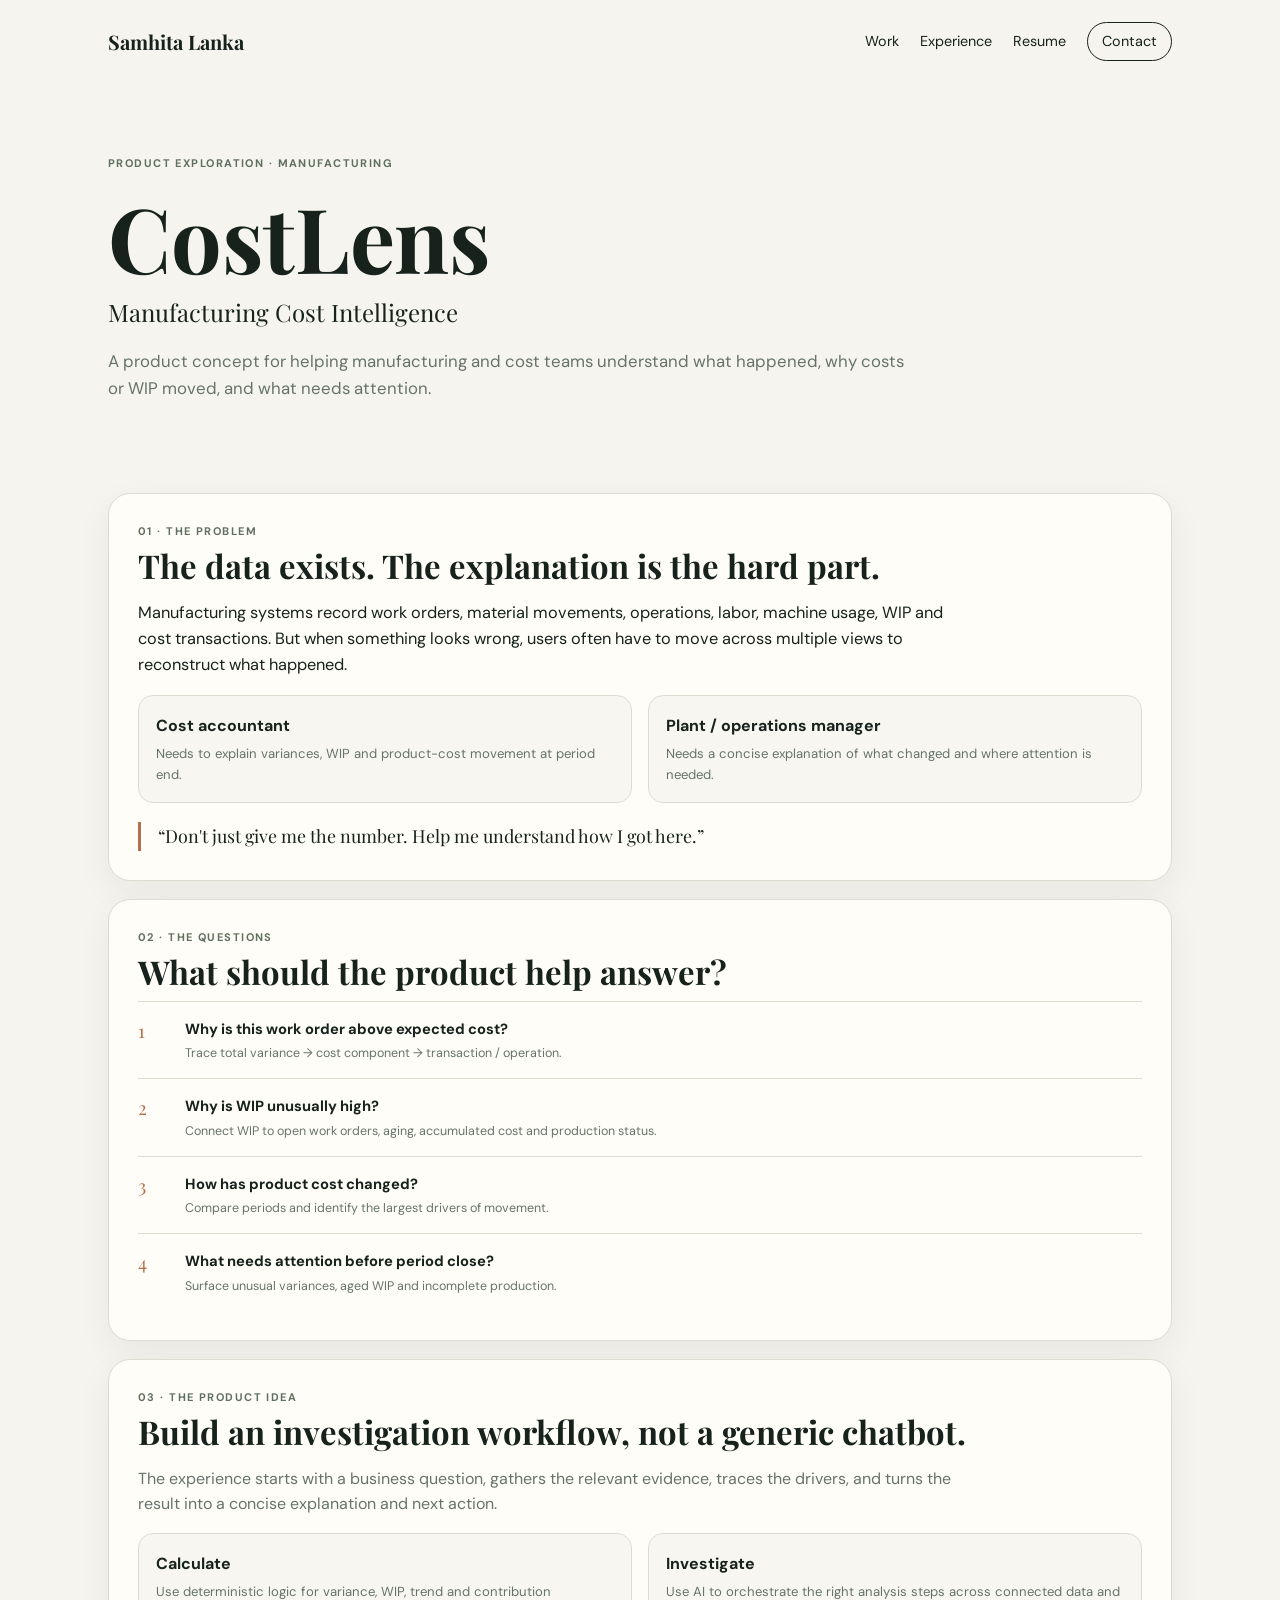
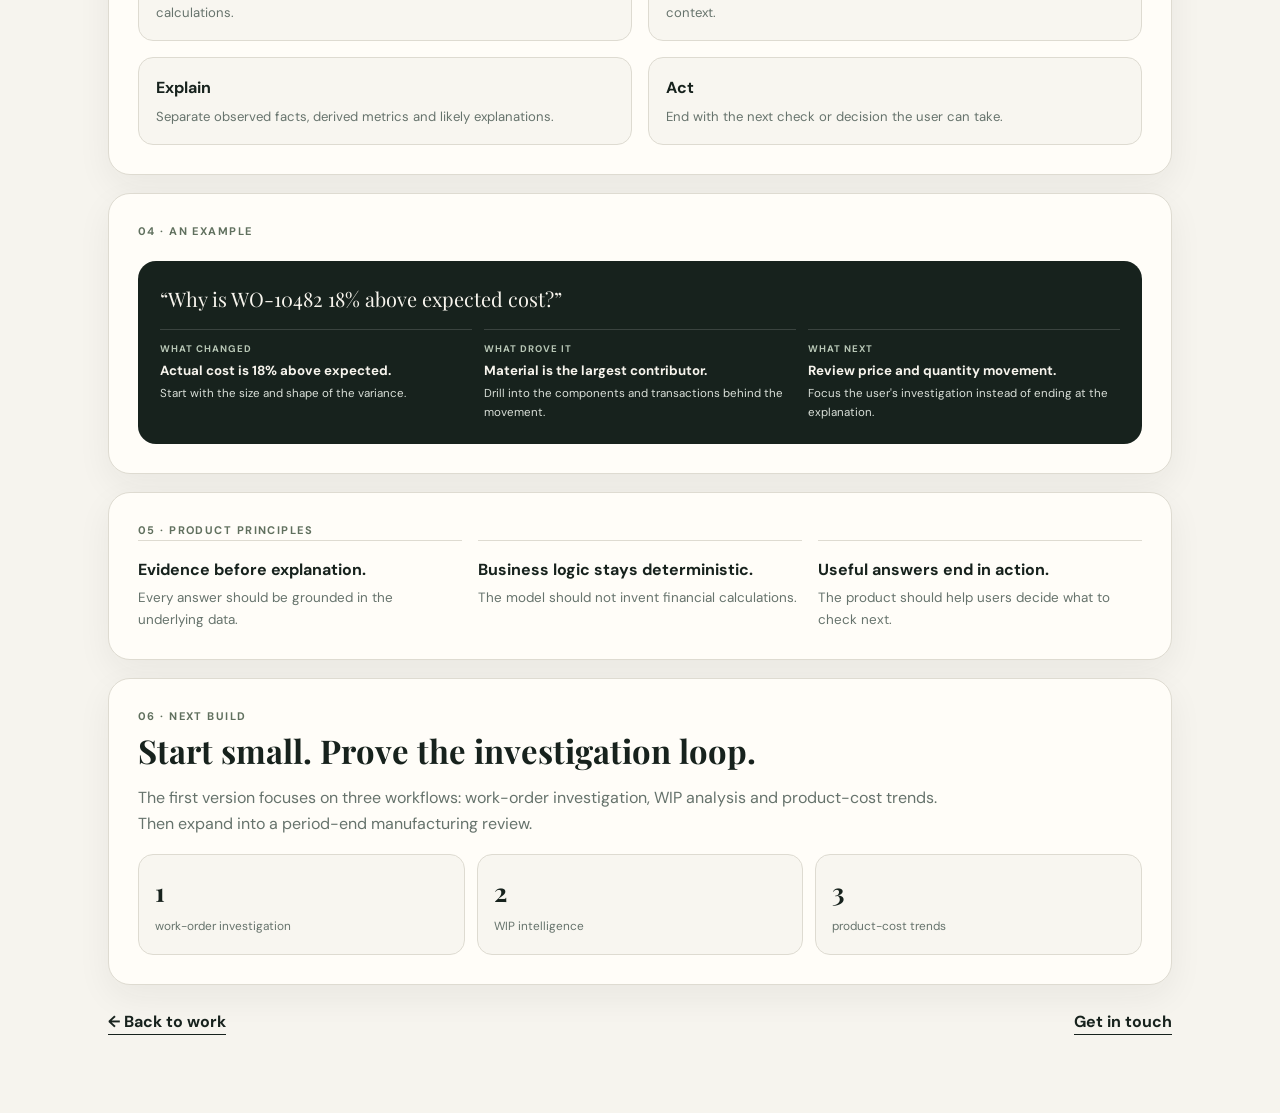
==== commit cbf1326f: "Add files via upload" ====
--- a/cost-investigation.html
+++ b/cost-investigation.html
@@ -1,167 +1,10 @@
-<!DOCTYPE html>
-<html lang="en">
-<head>
-<meta charset="UTF-8"/>
-<meta name="viewport" content="width=device-width, initial-scale=1.0"/>
-<meta name="theme-color" content="#1b2420"/>
-<title>CostLens — AI-Powered Manufacturing Cost Intelligence | Samhita Lanka</title>
-<meta name="description" content="CostLens — an AI-powered manufacturing cost intelligence experience for investigating cost variance, WIP, product cost movement and period-end manufacturing questions."/>
-<link rel="preconnect" href="https://fonts.googleapis.com">
-<link rel="preconnect" href="https://fonts.gstatic.com" crossorigin>
-<link href="https://fonts.googleapis.com/css2?family=DM+Sans:wght@400;500;600;700&family=Playfair+Display:wght@600;700&display=swap" rel="stylesheet">
-<link rel="stylesheet" href="styles.css"/>
-<style>
-.case-hero{max-width:1180px;margin:auto;padding:76px 28px 48px}.case-kicker{display:flex;gap:10px;align-items:center;flex-wrap:wrap}.case-kicker .tag{background:var(--sage);padding:6px 9px;border-radius:999px}.case-hero h1{font-size:clamp(3.5rem,8vw,7rem);max-width:900px;margin:18px 0 10px}.case-subtitle{font-family:'Playfair Display',serif;font-size:clamp(1.4rem,3vw,2rem);margin:0 0 15px}.case-lede{max-width:820px;font-size:1.13rem;color:var(--muted);margin:0}.case-meta{display:flex;gap:9px;flex-wrap:wrap;margin-top:24px}.meta-chip{border:1px solid var(--line);border-radius:999px;padding:6px 10px;font-size:.72rem;background:var(--card)}
-.case-shell{max-width:1180px;margin:auto;padding:12px 28px 90px}.case-grid{display:grid;grid-template-columns:1.28fr .72fr;gap:24px;align-items:start}.case-panel{background:var(--card);border:1px solid var(--line);border-radius:24px;padding:32px;box-shadow:var(--shadow)}.case-panel h2{font-size:2.2rem;margin:7px 0 12px}.case-panel h3{font-size:1.35rem;margin:4px 0 8px}.case-panel p{color:var(--muted)}.lead-copy{font-size:1.05rem;color:var(--ink)!important}
-.fact-grid{display:grid;grid-template-columns:repeat(3,1fr);gap:1px;background:var(--line);margin-top:24px;border:1px solid var(--line)}.fact{background:#f8f5ee;padding:18px}.fact span{font-size:.66rem;text-transform:uppercase;letter-spacing:.12em;color:var(--warm);font-weight:700}.fact strong{display:block;font-family:'Playfair Display',serif;font-size:1.25rem;margin-top:5px}.fact p{font-size:.78rem;margin:4px 0 0}
-.callout{margin-top:22px;border-left:3px solid var(--warm);padding:14px 0 14px 18px;background:#faf8f2}.callout p{margin:0;color:var(--ink);font-size:1rem}.journeys{display:grid;gap:12px;margin-top:20px}.journey{display:grid;grid-template-columns:48px 1fr;gap:14px;align-items:start;border-top:1px solid var(--line);padding-top:15px}.journey-num{font-family:'Playfair Display',serif;font-size:1.3rem;color:var(--warm)}.journey p{margin:0;font-size:.86rem}.journey strong{color:var(--ink)}
-.decision-grid{display:grid;grid-template-columns:1fr 1fr;gap:12px;margin-top:20px}.decision-card{background:#f7f4ec;border:1px solid var(--line);border-radius:16px;padding:17px}.decision-card span{font-size:.62rem;text-transform:uppercase;letter-spacing:.12em;color:var(--warm);font-weight:700}.decision-card h3{font-size:1.05rem;margin-top:7px}.decision-card p{font-size:.78rem;margin:5px 0 0}
-.example-panel{margin-top:24px;background:#1b2420;color:#f7f4ed;border-radius:24px;padding:27px;box-shadow:0 20px 50px rgba(24,33,29,.14)}.example-head{display:flex;justify-content:space-between;align-items:center;gap:15px}.example-head h2{font-family:'DM Sans',sans-serif;font-size:1rem;font-weight:700;margin:0}.example-badge{font-size:.58rem;letter-spacing:.12em;border:1px solid rgba(255,255,255,.16);border-radius:999px;padding:5px 8px;color:#c6d1c4}.example-question{margin-top:17px;padding:16px;border-radius:14px;background:rgba(255,255,255,.06);font-family:'Playfair Display',serif;font-size:1.22rem;line-height:1.25}.example-columns{display:grid;grid-template-columns:repeat(3,1fr);gap:10px;margin-top:13px}.example-block{border-top:1px solid rgba(255,255,255,.12);padding-top:12px}.example-label{font-size:.56rem;letter-spacing:.12em;color:#b9c8b5;font-weight:700}.example-block strong{display:block;margin-top:4px;font-size:.9rem}.example-block p{margin:4px 0 0;color:#d7ded5;font-size:.76rem}.example-note{margin:13px 0 0;color:#9faea0;font-size:.65rem!important}
-.edge-grid{display:grid;grid-template-columns:repeat(2,1fr);gap:12px;margin-top:19px}.edge{border-top:1px solid var(--line);padding-top:13px}.edge strong{font-size:.9rem}.edge p{font-size:.76rem;margin:5px 0 0}.metric-grid{display:grid;grid-template-columns:repeat(2,1fr);gap:12px;margin-top:19px}.metric{background:#f7f4ec;border-radius:15px;padding:15px}.metric strong{display:block;font-family:'Playfair Display',serif;font-size:1.08rem}.metric p{font-size:.73rem;margin:4px 0 0}.arch-flow{display:grid;grid-template-columns:repeat(4,1fr);gap:10px;margin-top:19px}.arch-step{position:relative;background:#f7f4ec;border:1px solid var(--line);border-radius:15px;padding:16px}.arch-step:not(:last-child)::after{content:'→';position:absolute;right:-11px;top:50%;transform:translateY(-50%);z-index:2;background:var(--paper);font-weight:700;color:var(--warm)}.arch-step span{font-size:.62rem;color:var(--warm);font-weight:700}.arch-step strong{display:block;margin:7px 0 4px;font-size:.88rem}.arch-step p{font-size:.7rem;margin:0}.evaluation-grid{display:grid;grid-template-columns:repeat(2,1fr);gap:12px;margin-top:19px}.eval-item{padding:15px;border-top:1px solid var(--line)}.eval-item strong{font-size:.92rem}.eval-item p{font-size:.74rem;margin:5px 0 0}.roadmap{display:grid;gap:0;margin-top:18px}.roadmap-item{display:grid;grid-template-columns:78px 1fr;gap:16px;border-top:1px solid var(--line);padding:14px 0}.roadmap-stage{font-size:.65rem;text-transform:uppercase;letter-spacing:.1em;color:var(--warm);font-weight:700}.roadmap-item strong{font-size:.88rem}.roadmap-item p{font-size:.75rem;margin:3px 0 0}
-.side-note{background:#e7ece3}.side-note h3{font-size:1.22rem}.side-note p{font-size:.81rem}.side-note ul{margin:14px 0 0;padding-left:18px;color:var(--muted);font-size:.79rem}.side-note li{margin:7px 0}.side-block{margin-top:18px}.side-block .eyebrow{margin-bottom:7px}.side-block p{margin:0}.quote{font-family:'Playfair Display',serif;font-size:1.2rem!important;line-height:1.35;color:var(--ink)!important}.case-footer{margin-top:24px;display:flex;justify-content:space-between;gap:15px;align-items:center}.back-link{font-weight:700;border-bottom:1px solid var(--ink)}
-@media(max-width:850px){.case-grid{grid-template-columns:1fr}.arch-flow{grid-template-columns:1fr 1fr}.arch-step:not(:last-child)::after{display:none}.example-columns{grid-template-columns:1fr}.fact-grid{grid-template-columns:1fr 1fr}}
-@media(max-width:600px){.case-hero,.case-shell{padding-left:19px;padding-right:19px}.case-hero{padding-top:55px}.case-panel{padding:23px}.fact-grid,.decision-grid,.edge-grid,.metric-grid,.evaluation-grid,.arch-flow{grid-template-columns:1fr}.case-footer{flex-direction:column;align-items:flex-start}}
-</style>
-</head>
-<body>
-<header class="nav"><a class="brand" href="index.html">Samhita Lanka</a><nav><a href="index.html#work">Work</a><a href="index.html#experience">Experience</a><a href="index.html#about">About</a><a href="resume.html">Resume</a><a class="nav-cta" href="mailto:samhita510@gmail.com">Contact</a></nav></header>
-<main>
-<section class="case-hero">
-  <div class="case-kicker"><span class="tag">AI PRODUCT CASE STUDY</span><span class="status-dot">Product concept & prototype</span></div>
-  <h1>CostLens</h1>
-  <p class="case-subtitle">AI-powered Manufacturing Cost Intelligence</p>
-  <p class="case-lede">A product concept for helping manufacturing and cost teams understand what changed in their operations, why costs or WIP moved, where the largest drivers came from, and what to investigate next.</p>
-  <div class="case-meta"><span class="meta-chip">Manufacturing</span><span class="meta-chip">Cost intelligence</span><span class="meta-chip">Agentic AI</span><span class="meta-chip">Structured analytics</span><span class="meta-chip">Explainability</span><span class="meta-chip">Product design</span></div>
-</section>
-<section class="case-shell"><div class="case-grid"><div>
-<article class="case-panel">
-  <div class="eyebrow">01 · THE PRODUCT PROBLEM</div>
-  <h2>Enterprise systems capture the answer. Users still have to find the story.</h2>
-  <p class="lead-copy">Manufacturing and supply chain systems record thousands of transactions across materials, work orders, operations, labor, machine usage, overhead, inventory and accounting. The information exists, but answering a business question often means stitching together multiple views before a user can explain what happened.</p>
-  <div class="fact-grid">
-    <div class="fact"><span>Primary user</span><strong>Cost / manufacturing analyst</strong><p>Investigates period-end exceptions and explains cost movement.</p></div>
-    <div class="fact"><span>Secondary user</span><strong>Plant / operations manager</strong><p>Needs a concise explanation of operational and cost movement.</p></div>
-    <div class="fact"><span>Core job</span><strong>Explain the outcome</strong><p>Move from an unexpected result to evidence, drivers and next action.</p></div>
-  </div>
-  <div class="callout"><p><strong>Product insight:</strong> The gap is not simply “access to data.” The gap is the ability to turn connected operational data into an explanation a person can act on.</p></div>
-</article>
-
-<article class="case-panel" style="margin-top:24px">
-  <div class="eyebrow">02 · THE JOBS TO BE DONE</div>
-  <h2>Questions users ask at the end of a manufacturing period.</h2>
-  <div class="journeys">
-    <div class="journey"><span class="journey-num">01</span><p><strong>“Why is this work order 18% above expected cost?”</strong><br/>Trace the variance from total cost to the largest component and underlying transactions.</p></div>
-    <div class="journey"><span class="journey-num">02</span><p><strong>“Why is WIP unusually high this month?”</strong><br/>Connect WIP balances to open work orders, aging, accumulated costs and production status.</p></div>
-    <div class="journey"><span class="journey-num">03</span><p><strong>“How has the cost of this product changed over time?”</strong><br/>Compare periods, identify material/labor/overhead drivers and explain the trend.</p></div>
-    <div class="journey"><span class="journey-num">04</span><p><strong>“What needs my attention before period close?”</strong><br/>Surface unusual variances, aged WIP, incomplete production and other investigation candidates.</p></div>
-  </div>
-</article>
-
-<article class="case-panel" style="margin-top:24px">
-  <div class="eyebrow">03 · PRODUCT THESIS</div>
-  <h2>Don't build a chatbot. Build an investigation workflow.</h2>
-  <p>The AI is valuable because it can orchestrate multiple steps of analysis and turn the results into a coherent explanation. It should not replace deterministic business calculations or simply summarize whatever happens to be retrieved.</p>
-  <div class="decision-grid">
-    <div class="decision-card"><span>Design decision</span><h3>Calculate first, explain second</h3><p>Financial and operational metrics come from deterministic calculations. The AI interprets and connects those results.</p></div>
-    <div class="decision-card"><span>Design decision</span><h3>Trace before summarizing</h3><p>Start from the outcome and move down to the drivers rather than generating a generic narrative.</p></div>
-    <div class="decision-card"><span>Design decision</span><h3>Show the evidence chain</h3><p>Make it clear which facts were observed, which metrics were derived, and which explanations are hypotheses.</p></div>
-    <div class="decision-card"><span>Design decision</span><h3>Recommend the next check</h3><p>Finish with a concrete investigative action instead of stopping at a description of the problem.</p></div>
-  </div>
-</article>
-
-<article class="example-panel">
-  <div class="example-head"><h2>Illustrative CostLens experience</h2><span class="example-badge">EXAMPLE INTERACTION</span></div>
-  <div class="example-question">Why is WO-10482 18% above expected cost?</div>
-  <div class="example-columns">
-    <div class="example-block"><span class="example-label">WHAT CHANGED</span><strong>Actual cost is 18% above expected</strong><p>The system identifies the largest cost deltas before generating an explanation.</p></div>
-    <div class="example-block"><span class="example-label">LIKELY DRIVERS</span><strong>Material cost is the largest contributor</strong><p>Three components show meaningful movement versus their expected values.</p></div>
-    <div class="example-block"><span class="example-label">NEXT CHECK</span><strong>Review price and quantity movement</strong><p>Check purchase-price changes, issue quantities and recent manufacturing events.</p></div>
-  </div>
-  <p class="example-note">The interaction above represents the product experience and reasoning pattern the prototype is designed to support.</p>
-</article>
-
-<article class="case-panel" style="margin-top:24px">
-  <div class="eyebrow">04 · THE EDGE CASES</div>
-  <h2>Where the product has to be careful.</h2>
-  <p>A manufacturing explanation can be confidently wrong if the system treats incomplete data as a complete story. These are first-class product requirements, not afterthoughts.</p>
-  <div class="edge-grid">
-    <div class="edge"><strong>Incomplete period data</strong><p>Clearly indicate when transactions are still processing or the period is not yet complete.</p></div>
-    <div class="edge"><strong>Multiple plausible drivers</strong><p>Rank evidence-backed contributors rather than forcing a single root cause.</p></div>
-    <div class="edge"><strong>Timing effects</strong><p>Separate a real economic change from a transaction, receipt or valuation timing difference.</p></div>
-    <div class="edge"><strong>Low-volume anomalies</strong><p>A large percentage change on a tiny base should not automatically become a high-priority alert.</p></div>
-    <div class="edge"><strong>Hierarchy confusion</strong><p>Keep plant, product, work order, operation and cost-component levels explicit.</p></div>
-    <div class="edge"><strong>Missing evidence</strong><p>When the available data cannot support the explanation, the product should say so and identify the missing evidence.</p></div>
-  </div>
-</article>
-
-<article class="case-panel" style="margin-top:24px">
-  <div class="eyebrow">05 · SUCCESS METRICS</div>
-  <h2>Measure whether investigation becomes faster and more trustworthy.</h2>
-  <div class="metric-grid">
-    <div class="metric"><strong>Time to explanation</strong><p>How long does it take a user to move from an exception to a credible explanation?</p></div>
-    <div class="metric"><strong>Investigation completion</strong><p>How often can users answer the question without switching across multiple systems?</p></div>
-    <div class="metric"><strong>Evidence coverage</strong><p>What share of material claims in an answer can be traced back to supporting data?</p></div>
-    <div class="metric"><strong>Useful abstention</strong><p>How often does the system correctly avoid over-claiming when evidence is incomplete?</p></div>
-  </div>
-</article>
-
-<article class="case-panel" style="margin-top:24px">
-  <div class="eyebrow">06 · SYSTEM DESIGN</div>
-  <h2>Use AI for orchestration and explanation — not for arithmetic.</h2>
-  <p>The architecture keeps business logic and generative reasoning separate. That makes the product easier to evaluate, debug and extend.</p>
-  <div class="arch-flow">
-    <div class="arch-step"><span>01</span><strong>User question</strong><p>Natural-language investigation request.</p></div>
-    <div class="arch-step"><span>02</span><strong>Intent + tools</strong><p>Route to cost, WIP, trend and transaction analysis.</p></div>
-    <div class="arch-step"><span>03</span><strong>Evidence layer</strong><p>Combine deterministic metrics with contextual retrieval.</p></div>
-    <div class="arch-step"><span>04</span><strong>Explanation</strong><p>Generate drivers, evidence and next investigative steps.</p></div>
-  </div>
-</article>
-
-<article class="case-panel" style="margin-top:24px">
-  <div class="eyebrow">07 · AI EVALUATION</div>
-  <h2>Trust has to be designed into the product.</h2>
-  <p>The evaluation plan focuses on the things that matter for this workflow rather than generic language-model quality.</p>
-  <div class="evaluation-grid">
-    <div class="eval-item"><strong>Factual accuracy</strong><p>Do calculated values and retrieved facts match the underlying records?</p></div>
-    <div class="eval-item"><strong>Driver accuracy</strong><p>Does the answer identify the right contributors without inventing causes?</p></div>
-    <div class="eval-item"><strong>Evidence traceability</strong><p>Can material claims be tied to specific records or documentation?</p></div>
-    <div class="eval-item"><strong>Failure behavior</strong><p>Does the system qualify or abstain when evidence is missing or contradictory?</p></div>
-  </div>
-</article>
-
-<article class="case-panel" style="margin-top:24px">
-  <div class="eyebrow">08 · BUILD ROADMAP</div>
-  <h2>Start narrow. Earn the right to expand.</h2>
-  <div class="roadmap">
-    <div class="roadmap-item"><span class="roadmap-stage">Phase 1</span><div><strong>Work-order investigation</strong><p>Build the core data model, investigation tools and grounded response experience.</p></div></div>
-    <div class="roadmap-item"><span class="roadmap-stage">Phase 2</span><div><strong>WIP intelligence</strong><p>Add aging, accumulation and period-over-period analysis.</p></div></div>
-    <div class="roadmap-item"><span class="roadmap-stage">Phase 3</span><div><strong>Product cost trends</strong><p>Add cost movement across products, plants and periods.</p></div></div>
-    <div class="roadmap-item"><span class="roadmap-stage">Phase 4</span><div><strong>Period-end review</strong><p>Turn the investigation engine into a proactive manufacturing close assistant.</p></div></div>
-  </div>
-</article>
-
-</div><aside>
-  <div class="case-panel side-note">
-    <div class="eyebrow">PRODUCT ROLE</div>
-    <h3>How I approached the problem</h3>
-    <p>I treated the opportunity as a workflow and decision problem first, then worked backward into the AI architecture.</p>
-    <ul><li>Define users and high-value investigation moments</li><li>Map the data needed to answer each question</li><li>Separate deterministic calculations from generative reasoning</li><li>Design evidence, uncertainty and failure behavior</li><li>Define an evaluation plan before scaling the experience</li></ul>
-  </div>
-  <div class="case-panel side-block">
-    <div class="eyebrow">THE CORE INSIGHT</div>
-    <p class="quote">“The product shouldn't tell users what the data says. It should help them understand what the data means.”</p>
-  </div>
-  <div class="case-panel side-block">
-    <div class="eyebrow">DOMAIN CONTEXT</div>
-    <h3>Why this is a meaningful AI problem</h3>
-    <p>Manufacturing cost outcomes are the result of many connected events. The product opportunity is to make those connections understandable without hiding the underlying evidence.</p>
-  </div>
-  <div class="case-panel side-block">
-    <div class="eyebrow">CURRENT FOCUS</div>
-    <h3>Build the investigation engine</h3>
-    <p>The next implementation layer is the structured data model, analysis tools, retrieval flow and evaluation harness behind the experience described here.</p>
-  </div>
-</aside></div>
-<div class="case-footer"><a class="back-link" href="index.html#work">← Back to portfolio</a><a href="resume.html">View resume →</a></div>
-</section></main>
-</body></html>
+<!doctype html><html lang="en"><head><meta charset="utf-8"><meta name="viewport" content="width=device-width,initial-scale=1"><title>CostLens — Samhita Lanka</title><link rel="preconnect" href="https://fonts.googleapis.com"><link rel="preconnect" href="https://fonts.gstatic.com" crossorigin><link href="https://fonts.googleapis.com/css2?family=DM+Sans:wght@400;500;600;700&family=Playfair+Display:wght@600;700&display=swap" rel="stylesheet"><link rel="stylesheet" href="styles.css"></head><body>
+<header class="nav"><a class="brand" href="index.html">Samhita Lanka</a><nav><a href="index.html#work">Work</a><a href="index.html#experience">Experience</a><a href="resume.html">Resume</a><a class="nav-cta" href="mailto:samhita510@gmail.com">Contact</a></nav></header>
+<main><section class="case-hero"><div class="eyebrow">PRODUCT EXPLORATION · MANUFACTURING</div><h1>CostLens</h1><p class="case-subtitle">Manufacturing Cost Intelligence</p><p class="case-lede">A product concept for helping manufacturing and cost teams understand what happened, why costs or WIP moved, and what needs attention.</p></section><section class="case-shell">
+<article class="case-panel"><div class="eyebrow">01 · THE PROBLEM</div><h2>The data exists. The explanation is the hard part.</h2><p class="lead">Manufacturing systems record work orders, material movements, operations, labor, machine usage, WIP and cost transactions. But when something looks wrong, users often have to move across multiple views to reconstruct what happened.</p><div class="two-col"><div class="mini-card"><strong>Cost accountant</strong><p>Needs to explain variances, WIP and product-cost movement at period end.</p></div><div class="mini-card"><strong>Plant / operations manager</strong><p>Needs a concise explanation of what changed and where attention is needed.</p></div></div><div class="quote"><p>“Don't just give me the number. Help me understand how I got here.”</p></div></article>
+<article class="case-panel"><div class="eyebrow">02 · THE QUESTIONS</div><h2>What should the product help answer?</h2><div class="steps"><div class="step"><div class="step-num">1</div><div><strong>Why is this work order above expected cost?</strong><p>Trace total variance → cost component → transaction / operation.</p></div></div><div class="step"><div class="step-num">2</div><div><strong>Why is WIP unusually high?</strong><p>Connect WIP to open work orders, aging, accumulated cost and production status.</p></div></div><div class="step"><div class="step-num">3</div><div><strong>How has product cost changed?</strong><p>Compare periods and identify the largest drivers of movement.</p></div></div><div class="step"><div class="step-num">4</div><div><strong>What needs attention before period close?</strong><p>Surface unusual variances, aged WIP and incomplete production.</p></div></div></div></article>
+<article class="case-panel"><div class="eyebrow">03 · THE PRODUCT IDEA</div><h2>Build an investigation workflow, not a generic chatbot.</h2><p>The experience starts with a business question, gathers the relevant evidence, traces the drivers, and turns the result into a concise explanation and next action.</p><div class="two-col"><div class="mini-card"><strong>Calculate</strong><p>Use deterministic logic for variance, WIP, trend and contribution calculations.</p></div><div class="mini-card"><strong>Investigate</strong><p>Use AI to orchestrate the right analysis steps across connected data and context.</p></div><div class="mini-card"><strong>Explain</strong><p>Separate observed facts, derived metrics and likely explanations.</p></div><div class="mini-card"><strong>Act</strong><p>End with the next check or decision the user can take.</p></div></div></article>
+<article class="case-panel"><div class="eyebrow">04 · AN EXAMPLE</div><div class="question"><div class="q">“Why is WO-10482 18% above expected cost?”</div><div class="answer"><div><span>WHAT CHANGED</span><strong>Actual cost is 18% above expected.</strong><p>Start with the size and shape of the variance.</p></div><div><span>WHAT DROVE IT</span><strong>Material is the largest contributor.</strong><p>Drill into the components and transactions behind the movement.</p></div><div><span>WHAT NEXT</span><strong>Review price and quantity movement.</strong><p>Focus the user's investigation instead of ending at the explanation.</p></div></div></div></article>
+<article class="case-panel"><div class="eyebrow">05 · PRODUCT PRINCIPLES</div><div class="principles"><div class="principle"><strong>Evidence before explanation.</strong><p>Every answer should be grounded in the underlying data.</p></div><div class="principle"><strong>Business logic stays deterministic.</strong><p>The model should not invent financial calculations.</p></div><div class="principle"><strong>Useful answers end in action.</strong><p>The product should help users decide what to check next.</p></div></div></article>
+<article class="case-panel"><div class="eyebrow">06 · NEXT BUILD</div><h2>Start small. Prove the investigation loop.</h2><p>The first version focuses on three workflows: work-order investigation, WIP analysis and product-cost trends. Then expand into a period-end manufacturing review.</p><div class="metric-grid"><div class="big-metric"><strong>1</strong><span>work-order investigation</span></div><div class="big-metric"><strong>2</strong><span>WIP intelligence</span></div><div class="big-metric"><strong>3</strong><span>product-cost trends</span></div></div></article>
+<div class="case-footer"><a class="back-link" href="index.html#work">← Back to work</a><a class="back-link" href="mailto:samhita510@gmail.com">Get in touch</a></div></section></main></body></html>
--- a/styles.css
+++ b/styles.css
@@ -1 +1,4 @@
-:root{--ink:#18211d;--muted:#68716c;--paper:#f5f1e8;--card:#fffdf8;--line:#ded8ca;--accent:#536b58;--warm:#ad6948;--sage:#dfe7dc;--shadow:0 18px 55px rgba(39,35,27,.06)}*{box-sizing:border-box}html{scroll-behavior:smooth}body{margin:0;background:var(--paper);color:var(--ink);font-family:'DM Sans',sans-serif;line-height:1.65}a{color:inherit;text-decoration:none}.nav{max-width:1180px;margin:auto;padding:22px 28px;display:flex;justify-content:space-between;align-items:center;position:sticky;top:0;background:rgba(245,241,232,.93);backdrop-filter:blur(14px);z-index:20;border-bottom:1px solid rgba(222,216,202,.5)}.brand{font-family:'Playfair Display',serif;font-weight:700;font-size:1.25rem}.nav nav{display:flex;gap:20px;align-items:center;font-size:.86rem}.nav nav a{opacity:.78}.nav nav a:hover{opacity:1}.nav-cta{border:1px solid var(--ink);padding:8px 14px;border-radius:999px;opacity:1!important}.hero{max-width:1180px;margin:auto;padding:96px 28px 72px}.hero-grid{display:grid;grid-template-columns:minmax(0,1.35fr) minmax(280px,.65fr);gap:70px;align-items:end}.eyebrow,.tag,.note-kicker,.answer-label,.tool-label{font-size:.7rem;text-transform:uppercase;letter-spacing:.14em;font-weight:700;color:var(--accent)}h1,h2,h3,h4{font-family:'Playfair Display',serif;line-height:1.08;margin:0}.hero h1{font-size:clamp(3.2rem,7.1vw,6.8rem);max-width:980px;margin-top:18px;letter-spacing:-.035em}.hero-copy{max-width:720px;font-size:1.15rem;color:var(--muted);margin:28px 0 30px}.actions{display:flex;gap:12px;flex-wrap:wrap}.button{display:inline-flex;align-items:center;justify-content:center;padding:12px 20px;border-radius:999px;border:1px solid var(--ink);font-weight:700;transition:.2s ease}.button:hover{transform:translateY(-1px)}.primary{background:var(--ink);color:#fff}.secondary{background:transparent}.proof-row{display:flex;gap:30px;flex-wrap:wrap;margin-top:54px;border-top:1px solid var(--line);padding-top:20px}.proof-row div{display:flex;gap:8px;align-items:baseline}.proof-row strong{font-size:1.45rem;font-family:'Playfair Display',serif}.proof-row span{font-size:.78rem;color:var(--muted)}.micro-note{margin:12px 0 0;color:#8a8f89;font-size:.72rem}.hero-note{background:var(--card);border:1px solid var(--line);border-radius:24px;padding:26px;box-shadow:var(--shadow)}.note-kicker{margin-bottom:4px}.focus-item{display:grid;grid-template-columns:28px 1fr;gap:12px;padding:18px 0;border-top:1px solid var(--line)}.focus-item:first-of-type{margin-top:10px}.focus-item>span{font-size:.72rem;color:var(--warm);font-weight:700}.focus-item strong{font-size:1rem}.focus-item p{margin:5px 0 0;color:var(--muted);font-size:.83rem;line-height:1.5}.section{max-width:1180px;margin:auto;padding:82px 28px}.section-heading{max-width:760px;margin-bottom:38px}.section-heading-wide{max-width:860px}.section-heading h2{font-size:clamp(2.3rem,4.4vw,4rem);margin-top:9px;letter-spacing:-.02em}.section-heading p{color:var(--muted);margin-top:16px}.featured-card,.small-card,.about-card{background:var(--card);border:1px solid var(--line);border-radius:24px;box-shadow:var(--shadow)}.featured-card{padding:38px}.project-topline{display:flex;justify-content:space-between;gap:14px;align-items:center}.status-dot{font-size:.72rem;color:var(--accent);font-weight:700}.flagship-grid{display:grid;grid-template-columns:1.05fr .95fr;gap:48px;align-items:center;margin-top:20px}.flagship h3{font-size:3rem;letter-spacing:-.02em}.project-subtitle{font-size:1.1rem!important;color:var(--accent)!important;margin:5px 0 16px!important;font-weight:600}.featured-card p,.small-card p{color:var(--muted);max-width:760px}.chips{display:flex;gap:8px;flex-wrap:wrap;margin:20px 0}.chips span{border:1px solid var(--line);border-radius:999px;padding:5px 10px;font-size:.76rem;background:#faf8f2}.text-link{display:inline-block;margin-top:8px;font-weight:700;border-bottom:1px solid var(--ink);padding-bottom:2px}.mini-product{background:#1b2420;color:#f7f4ed;border-radius:18px;padding:18px;box-shadow:0 14px 34px rgba(24,33,29,.14)}.mini-bar{display:flex;justify-content:space-between;align-items:center;font-size:.8rem;color:#e9eee7;margin-bottom:22px}.mini-live{font-size:.58rem;letter-spacing:.12em;padding:4px 7px;border:1px solid rgba(255,255,255,.18);border-radius:999px;color:#c9d5c8}.question{font-family:'Playfair Display',serif;font-size:1.25rem;line-height:1.2;padding-bottom:18px;border-bottom:1px solid rgba(255,255,255,.14)}.answer-row{display:flex;flex-direction:column;gap:4px;padding:14px 0;border-bottom:1px solid rgba(255,255,255,.1);font-size:.8rem;color:#d5ddd5}.answer-row:last-child{border-bottom:0;padding-bottom:0}.answer-row strong{color:#fff;font-size:1rem}.answer-label{font-size:.58rem;color:#bdceb9}.work-grid{display:grid;grid-template-columns:1fr 1fr;gap:18px;margin-top:18px}.small-card{padding:30px}.small-card h3{font-size:2rem;margin:11px 0}.metric-pair{display:grid;grid-template-columns:repeat(3,1fr);gap:10px;border-top:1px solid var(--line);margin-top:22px;padding-top:18px}.metric-pair div{display:flex;flex-direction:column;gap:4px}.metric-pair strong{font-family:'Playfair Display',serif;font-size:1.65rem}.metric-pair span{font-size:.72rem;color:var(--muted);line-height:1.35}.capability-section{padding-top:50px}.capability-grid{display:grid;grid-template-columns:repeat(3,1fr);border-top:1px solid var(--line);border-bottom:1px solid var(--line)}.capability{padding:28px 26px 30px 0;border-right:1px solid var(--line)}.capability+.capability{padding-left:26px}.capability:last-child{border-right:0}.cap-number{font-size:.7rem;color:var(--warm);font-weight:700}.capability h3{font-size:1.7rem;margin:12px 0 9px}.capability p{color:var(--muted);font-size:.9rem;margin:0}.muted{max-width:none;background:#ebe9e0;padding-left:max(28px,calc((100vw - 1124px)/2));padding-right:max(28px,calc((100vw - 1124px)/2))}.timeline{display:flex;flex-direction:column}.timeline-item{display:grid;grid-template-columns:160px 1fr;gap:28px;padding:27px 0;border-top:1px solid var(--line)}.date{font-size:.78rem;color:var(--muted);font-weight:700}.role-row{display:flex;align-items:baseline;justify-content:space-between;gap:18px}.role-row h3{font-size:1.6rem}.role-row span{font-size:.72rem;color:var(--muted);white-space:nowrap}.timeline-item p{margin:9px 0 0;color:var(--muted);max-width:800px}.experience-tags{display:flex;gap:7px;flex-wrap:wrap;margin-top:14px}.experience-tags span{font-size:.65rem;border:1px solid var(--line);border-radius:999px;padding:4px 9px;color:var(--accent);background:rgba(255,255,255,.45)}.experience-grid{display:grid;grid-template-columns:1fr 1fr;gap:1px;background:var(--line);border:1px solid var(--line);margin:0 0 6px}.experience-grid article{background:#f1efe7;padding:23px}.story-index{font-size:.68rem;color:var(--warm);font-weight:700}.experience-grid h4{font-size:1.25rem;margin:9px 0 6px}.experience-grid p{font-size:.8rem;margin:0;color:var(--muted);line-height:1.55}.split{display:grid;grid-template-columns:.8fr 1.2fr;gap:80px;align-items:start}.lead{color:var(--muted);font-size:1rem;max-width:480px}.toolkit-grid{display:grid;gap:24px}.toolkit-grid>div{border-top:1px solid var(--line);padding-top:18px}.toolkit-grid p{color:var(--muted);margin:8px 0 0}.about-section{padding-top:48px;padding-bottom:90px}.about-card{padding:42px;display:grid;grid-template-columns:.85fr 1.15fr;gap:80px;align-items:start}.about-card h2{font-size:clamp(2.5rem,5vw,4.3rem);margin-top:10px}.about-copy{color:var(--muted)}.about-copy p:first-child{font-size:1.08rem;color:var(--ink)}.about-actions{margin-top:24px}.footer{max-width:1120px;margin:auto;padding:28px;font-size:.8rem;color:var(--muted);border-top:1px solid var(--line);display:flex;justify-content:space-between}.footer div{display:flex;gap:18px}@media(max-width:900px){.nav nav{gap:13px}.nav nav a:nth-child(2),.nav nav a:nth-child(3){display:none}.hero-grid,.flagship-grid,.split,.about-card{grid-template-columns:1fr}.hero-grid{gap:38px}.hero h1{font-size:clamp(3rem,11vw,5rem)}.experience-grid{grid-template-columns:1fr}.role-row{display:block}.role-row span{display:block;margin-top:4px}.capability-grid{grid-template-columns:1fr}.capability,.capability+.capability{border-right:0;padding:23px 0;border-bottom:1px solid var(--line)}.capability:last-child{border-bottom:0}.work-grid{grid-template-columns:1fr}.metric-pair{grid-template-columns:1fr 1fr}.timeline-item{grid-template-columns:1fr;gap:8px}.about-card{gap:34px}}@media(max-width:600px){.nav{padding:17px 18px}.nav nav a:nth-child(4){display:none}.nav nav{gap:9px;font-size:.78rem}.nav-cta{padding:7px 11px}.hero,.section{padding-left:19px;padding-right:19px}.hero{padding-top:65px}.proof-row{gap:17px}.proof-row div{display:block}.proof-row span{display:block}.featured-card,.small-card,.about-card{padding:24px}.flagship h3{font-size:2.5rem}.project-topline{align-items:flex-start;flex-direction:column;gap:5px}.metric-pair{grid-template-columns:1fr}.footer{padding:23px 19px;gap:12px;flex-direction:column}.footer div{gap:14px}}
+:root{--ink:#17221d;--muted:#66736c;--paper:#f6f4ee;--card:#fffdf8;--line:#dedbd1;--sage:#60705e;--warm:#b66f4a;--soft:#eceee7;--shadow:0 12px 35px rgba(34,38,31,.06)}
+*{box-sizing:border-box}html{scroll-behavior:smooth}body{margin:0;background:var(--paper);color:var(--ink);font-family:"DM Sans",sans-serif;line-height:1.6}a{color:inherit;text-decoration:none}.nav{max-width:1120px;margin:auto;padding:22px 28px;display:flex;justify-content:space-between;align-items:center;position:sticky;top:0;background:rgba(246,244,238,.94);backdrop-filter:blur(10px);z-index:10}.brand{font-family:"Playfair Display",serif;font-weight:700;font-size:1.25rem}.nav nav{display:flex;gap:21px;align-items:center;font-size:.9rem}.nav-cta{border:1px solid var(--ink);padding:7px 14px;border-radius:999px}.hero{max-width:1120px;margin:auto;padding:92px 28px 70px}.eyebrow,.tag{font-size:.69rem;letter-spacing:.13em;text-transform:uppercase;font-weight:700;color:var(--sage)}h1,h2,h3{font-family:"Playfair Display",serif;line-height:1.1;margin:0}h1{font-size:clamp(3rem,7vw,6rem);max-width:920px;margin-top:16px}.hero-copy{max-width:760px;color:var(--muted);font-size:1.13rem;margin:24px 0 27px}.actions{display:flex;gap:10px;flex-wrap:wrap}.button{padding:11px 18px;border-radius:999px;border:1px solid var(--ink);font-weight:700}.button.primary{background:var(--ink);color:#fff}.proof-row{display:flex;gap:38px;flex-wrap:wrap;margin-top:52px;border-top:1px solid var(--line);padding-top:21px}.proof-row div{display:flex;gap:8px;align-items:baseline}.proof-row strong{font-size:1.25rem}.proof-row span{font-size:.84rem;color:var(--muted)}.section{max-width:1120px;margin:auto;padding:70px 28px}.section.muted{max-width:none;background:var(--soft)}.section.muted>.inner{max-width:1064px;margin:auto}.section-heading{max-width:760px;margin-bottom:30px}.section-heading h2{font-size:clamp(2rem,4vw,3.2rem);margin-top:9px}.section-heading p{color:var(--muted);margin:10px 0}.work-grid{display:grid;grid-template-columns:1.2fr .8fr;gap:18px}.card{background:var(--card);border:1px solid var(--line);border-radius:22px;padding:30px;box-shadow:var(--shadow)}.card h3{font-size:2rem;margin:10px 0}.card p{color:var(--muted);margin:0}.featured{min-height:100%}.card-top{display:flex;justify-content:space-between;gap:15px;align-items:center}.status{font-size:.68rem;color:var(--muted)}.chips{display:flex;gap:7px;flex-wrap:wrap;margin:18px 0}.chips span,.meta-chip{font-size:.73rem;padding:5px 9px;border:1px solid var(--line);border-radius:999px;background:#faf8f3}.link{display:inline-block;margin-top:24px;font-weight:700;border-bottom:1px solid var(--ink)}.small-stack{display:grid;gap:18px}.metric-line{display:flex;gap:10px;align-items:baseline;padding-top:12px;margin-top:13px;border-top:1px solid var(--line)}.metric-line strong{font-family:"Playfair Display",serif;font-size:1.6rem}.metric-line span{font-size:.82rem;color:var(--muted)}.principles{display:grid;grid-template-columns:repeat(3,1fr);gap:16px}.principle{border-top:1px solid var(--line);padding-top:16px}.principle strong{display:block;font-size:1rem}.principle p{font-size:.84rem;color:var(--muted);margin:5px 0 0}.timeline{display:grid;gap:0}.timeline-item{display:grid;grid-template-columns:170px 1fr;gap:24px;border-top:1px solid var(--line);padding:21px 0}.date{font-size:.8rem;color:var(--muted);font-weight:700}.role{display:flex;justify-content:space-between;gap:15px;align-items:baseline}.role h3{font-size:1.35rem}.role span{font-size:.7rem;color:var(--sage);font-weight:700;text-transform:uppercase;letter-spacing:.08em}.timeline-item p{margin:7px 0 0;color:var(--muted);max-width:800px;font-size:.9rem}.split{display:grid;grid-template-columns:1fr 1fr;gap:60px}.split h2{font-size:clamp(2rem,4vw,3.2rem)}.about-copy p{color:var(--muted);margin-top:0}.footer{max-width:1120px;margin:auto;padding:25px 28px;display:flex;justify-content:space-between;border-top:1px solid var(--line);font-size:.83rem;color:var(--muted)}.footer div{display:flex;gap:18px}
+.case-hero{max-width:1120px;margin:auto;padding:72px 28px 48px}.case-hero h1{font-size:clamp(3.3rem,7vw,6rem);margin:15px 0 7px}.case-subtitle{font-family:"Playfair Display",serif;font-size:1.5rem;margin:0 0 15px}.case-lede{max-width:800px;color:var(--muted);font-size:1.05rem}.case-shell{max-width:1120px;margin:auto;padding:8px 28px 78px}.case-panel{background:var(--card);border:1px solid var(--line);border-radius:22px;padding:29px;box-shadow:var(--shadow);margin-top:18px}.case-panel h2{font-size:2.05rem;margin:7px 0 11px}.case-panel p{color:var(--muted);max-width:820px}.case-panel .lead{color:var(--ink);font-size:1.02rem}.two-col{display:grid;grid-template-columns:1fr 1fr;gap:16px}.mini-card{background:#f8f6f0;border:1px solid var(--line);border-radius:15px;padding:17px}.mini-card strong{display:block}.mini-card p{font-size:.82rem;margin:5px 0 0}.question{background:var(--ink);color:#f7f4ed;border-radius:18px;padding:22px;margin-top:20px}.question .q{font-family:"Playfair Display",serif;font-size:1.25rem}.answer{display:grid;grid-template-columns:1fr 1fr 1fr;gap:12px;margin-top:14px}.answer div{padding-top:11px;border-top:1px solid rgba(255,255,255,.15)}.answer span{display:block;font-size:.6rem;color:#b8c7b6;letter-spacing:.1em;text-transform:uppercase;font-weight:700}.answer strong{display:block;margin-top:4px;font-size:.83rem}.answer p{margin:4px 0 0;color:#d9dfd8;font-size:.72rem}.quote{border-left:3px solid var(--warm);padding-left:17px;margin-top:19px}.quote p{margin:0;color:var(--ink);font-family:"Playfair Display",serif;font-size:1.12rem}.steps{display:grid;gap:0}.step{display:grid;grid-template-columns:34px 1fr;gap:13px;border-top:1px solid var(--line);padding:14px 0}.step-num{font-family:"Playfair Display",serif;font-size:1.15rem;color:var(--warm)}.step strong{font-size:.92rem}.step p{font-size:.78rem;margin:3px 0 0}.metric-grid{display:grid;grid-template-columns:repeat(3,1fr);gap:12px;margin-top:18px}.big-metric{padding:16px;background:#f8f6f0;border:1px solid var(--line);border-radius:15px}.big-metric strong{display:block;font-family:"Playfair Display",serif;font-size:1.6rem}.big-metric span{font-size:.74rem;color:var(--muted)}.case-footer{display:flex;justify-content:space-between;margin-top:24px}.back-link{font-weight:700;border-bottom:1px solid var(--ink)}.resume{max-width:900px;margin:auto;padding:60px 28px}.resume h1{font-size:3.5rem}.resume-kicker{color:var(--sage);font-size:.72rem;letter-spacing:.12em;text-transform:uppercase;font-weight:700}.resume-section{padding:27px 0;border-top:1px solid var(--line)}.resume-section h2{font-size:1.5rem;margin-bottom:17px}.job{margin-bottom:24px}.job-top{display:flex;justify-content:space-between;gap:15px}.job h3{font-size:1.16rem}.job-meta{font-size:.75rem;color:var(--muted)}.job-title{font-weight:700;margin-top:2px}.job ul{padding-left:19px;color:var(--muted);margin:7px 0}.job li{margin:5px 0;font-size:.88rem}.print{position:fixed;right:24px;bottom:24px;border:1px solid var(--ink);background:var(--ink);color:white;border-radius:999px;padding:10px 15px;font-weight:700;cursor:pointer}@media print{.nav,.print,.footer{display:none!important}.resume{padding:0}.resume-section{break-inside:avoid}}
+@media(max-width:760px){.nav{padding:17px 20px}.nav nav a:not(.nav-cta):not(:last-child){display:none}.hero,.section,.case-hero,.case-shell,.resume{padding-left:20px;padding-right:20px}.work-grid,.two-col,.split,.principles{grid-template-columns:1fr}.timeline-item{grid-template-columns:1fr;gap:5px}.role{display:block}.role span{display:inline-block;margin-top:5px}.answer,.metric-grid{grid-template-columns:1fr}.footer{padding-left:20px;padding-right:20px}}
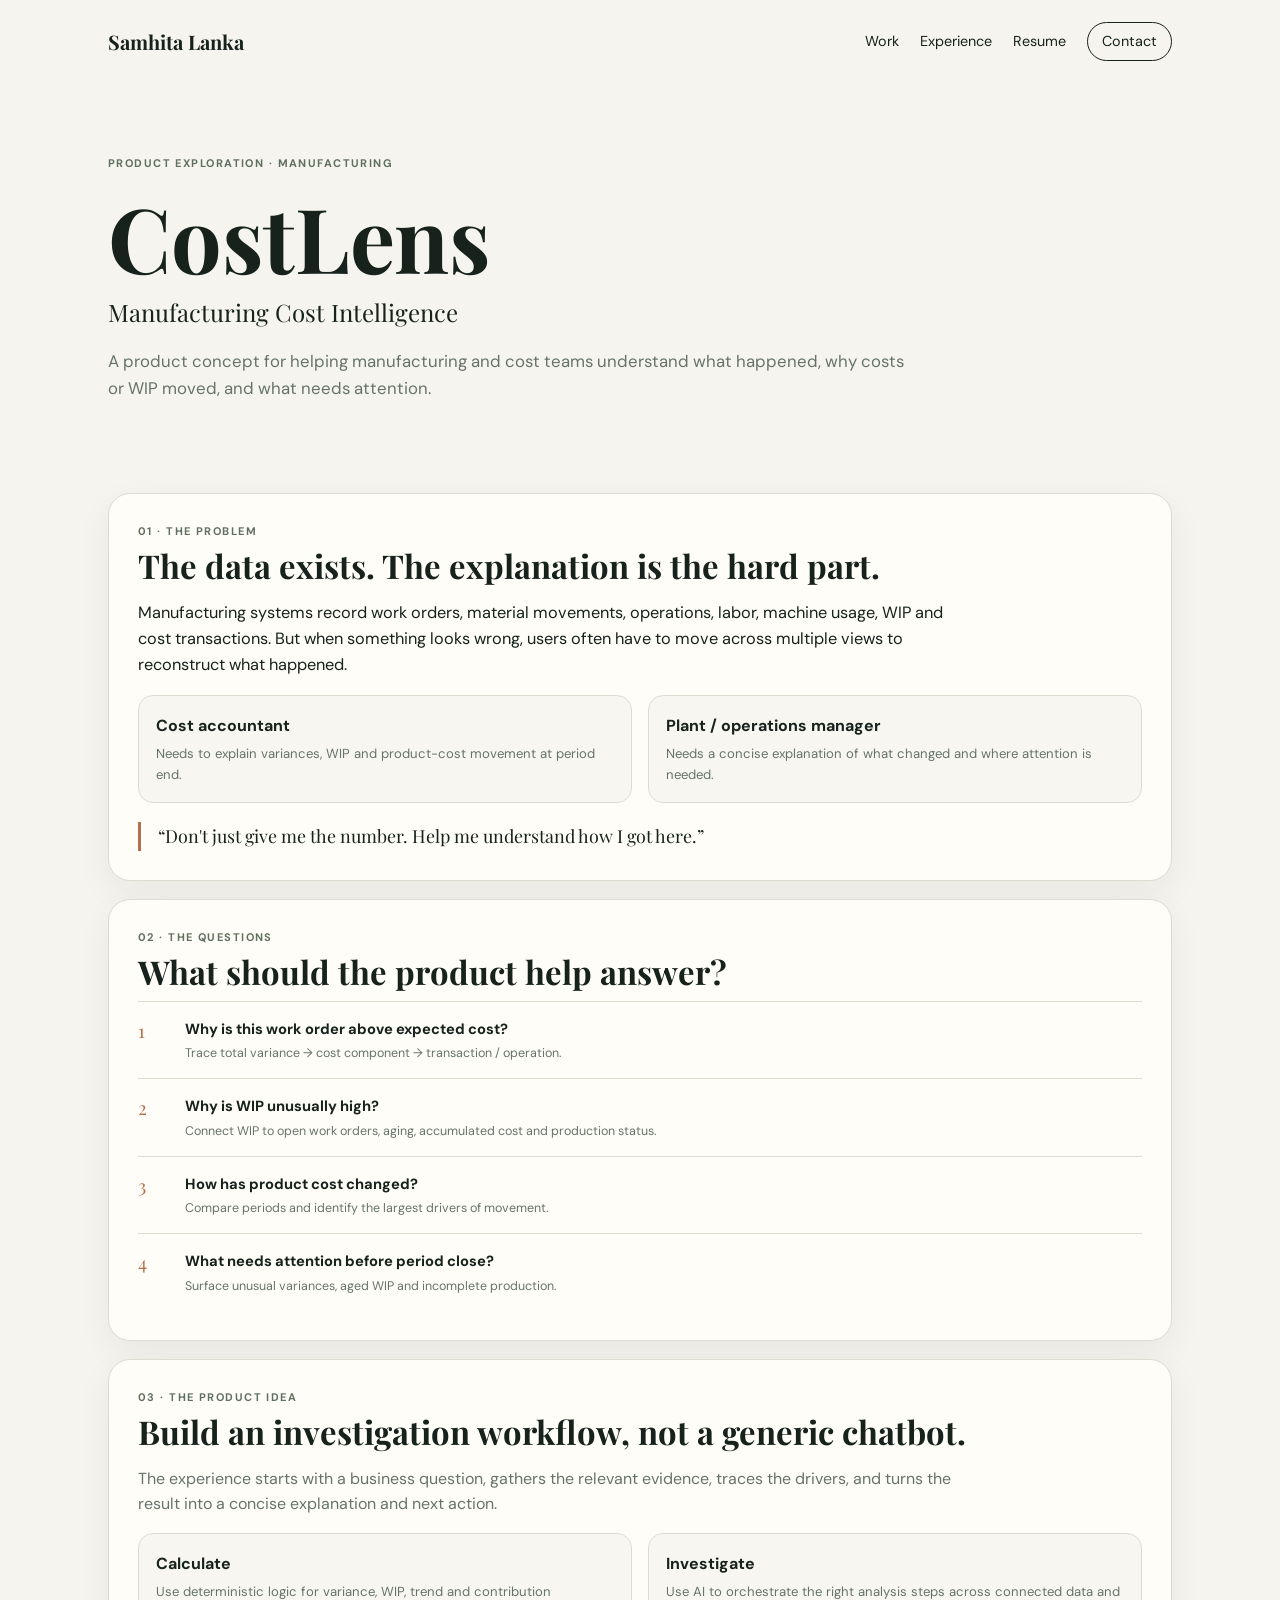
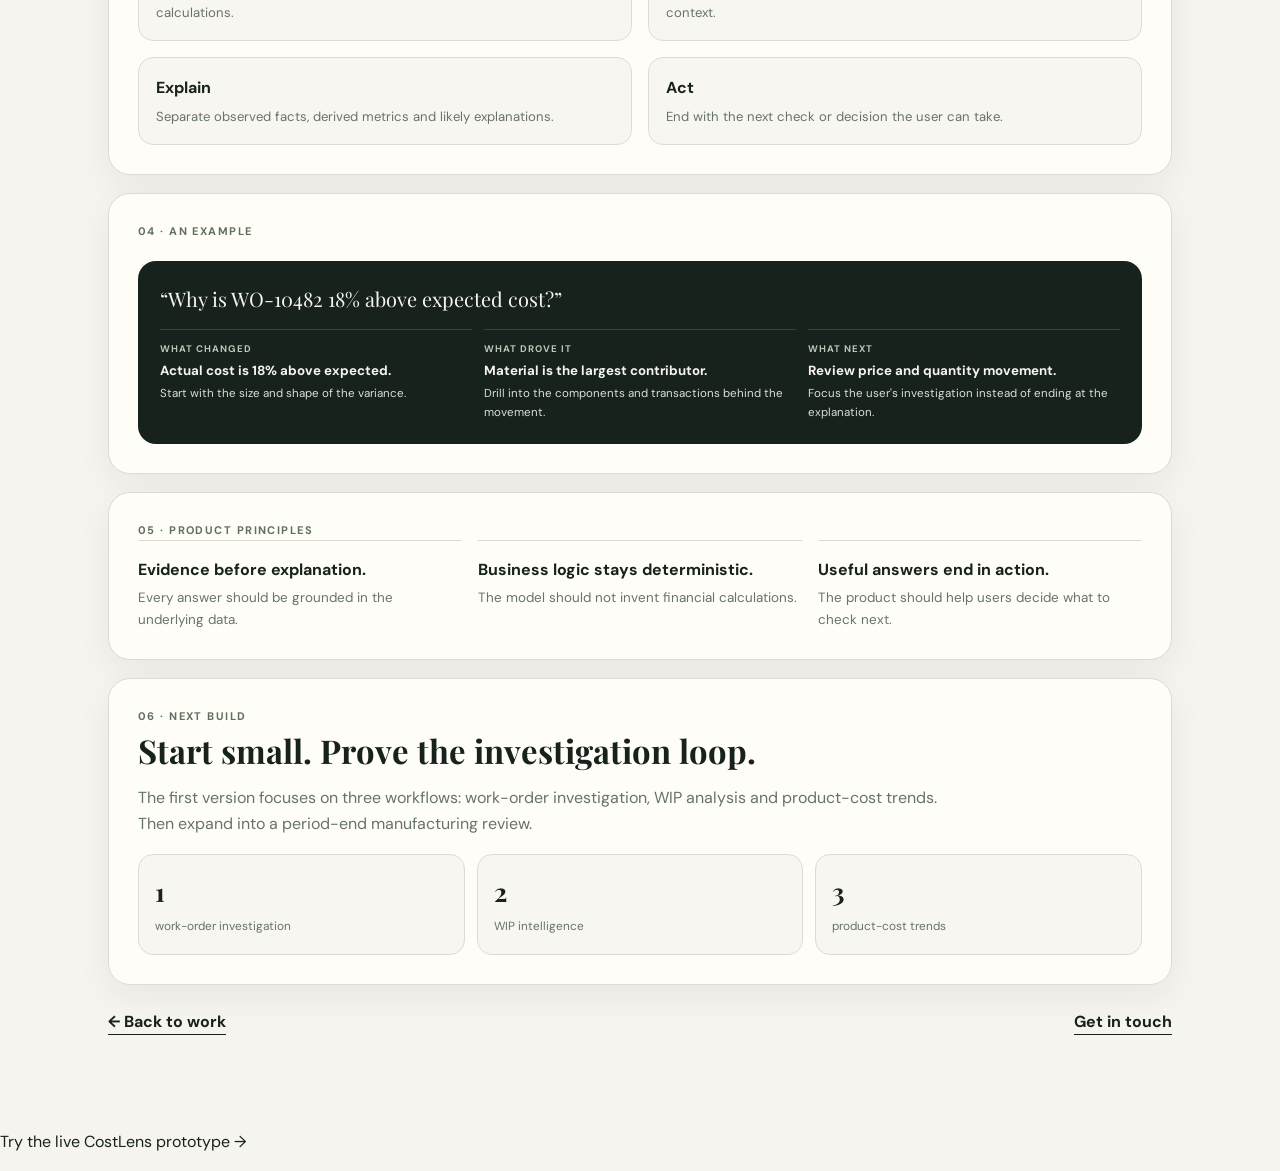
==== commit 6dd6937a: "Add files via upload" ====
--- a/cost-investigation.html
+++ b/cost-investigation.html
@@ -8,3 +8,5 @@
 <article class="case-panel"><div class="eyebrow">05 · PRODUCT PRINCIPLES</div><div class="principles"><div class="principle"><strong>Evidence before explanation.</strong><p>Every answer should be grounded in the underlying data.</p></div><div class="principle"><strong>Business logic stays deterministic.</strong><p>The model should not invent financial calculations.</p></div><div class="principle"><strong>Useful answers end in action.</strong><p>The product should help users decide what to check next.</p></div></div></article>
 <article class="case-panel"><div class="eyebrow">06 · NEXT BUILD</div><h2>Start small. Prove the investigation loop.</h2><p>The first version focuses on three workflows: work-order investigation, WIP analysis and product-cost trends. Then expand into a period-end manufacturing review.</p><div class="metric-grid"><div class="big-metric"><strong>1</strong><span>work-order investigation</span></div><div class="big-metric"><strong>2</strong><span>WIP intelligence</span></div><div class="big-metric"><strong>3</strong><span>product-cost trends</span></div></div></article>
 <div class="case-footer"><a class="back-link" href="index.html#work">← Back to work</a><a class="back-link" href="mailto:samhita510@gmail.com">Get in touch</a></div></section></main></body></html>
+
+<p><a href="costlens-demo.html">Try the live CostLens prototype →</a></p>
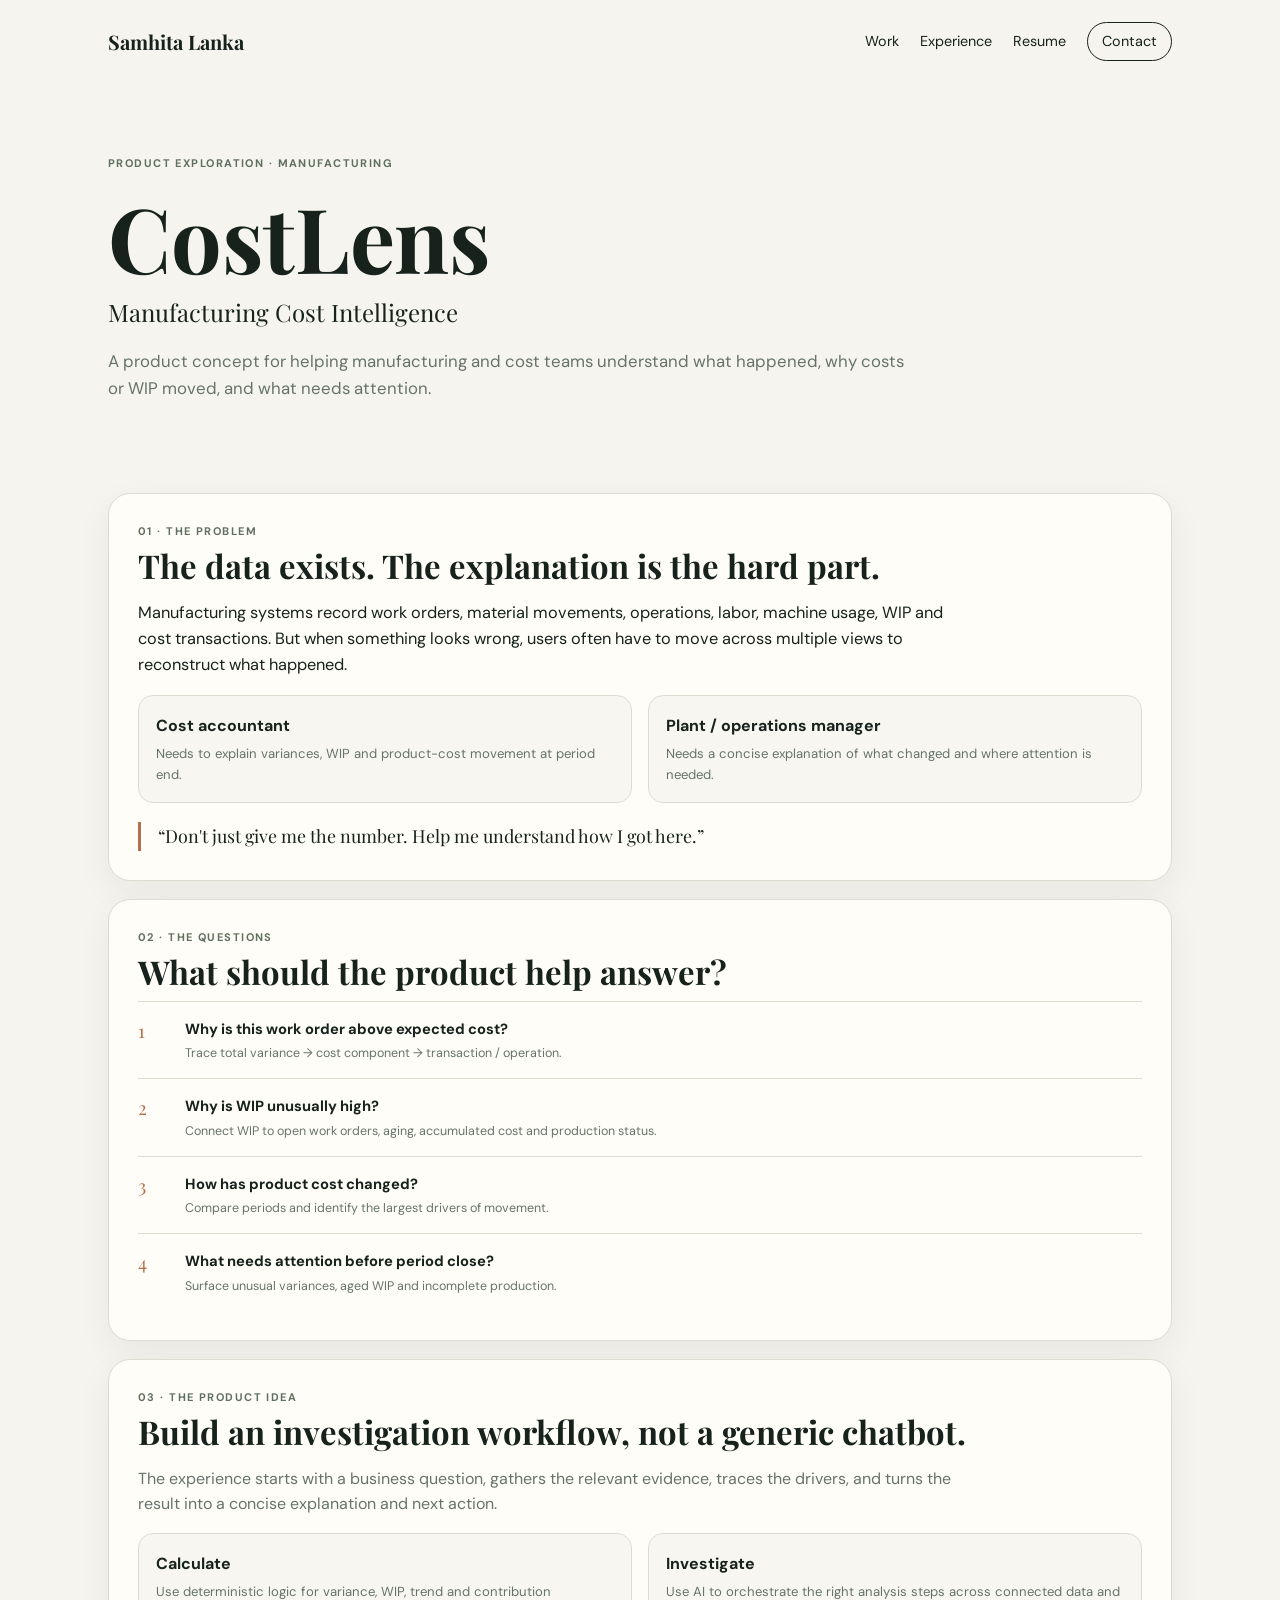
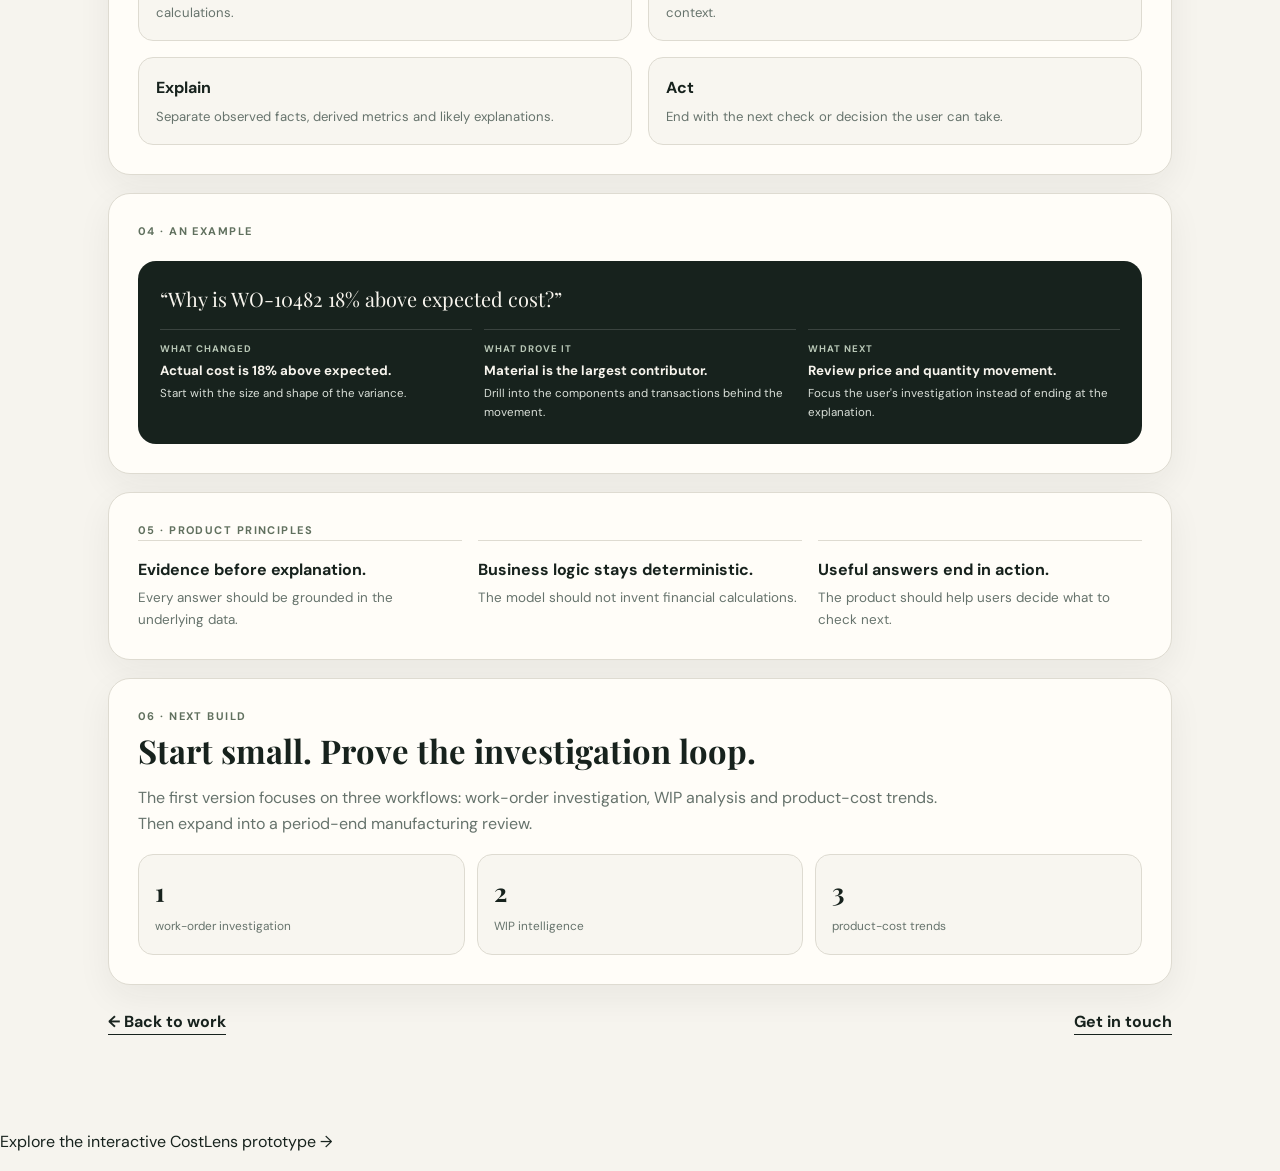
==== commit 08130b9d: "Add files via upload" ====
--- a/cost-investigation.html
+++ b/cost-investigation.html
@@ -9,4 +9,4 @@
 <article class="case-panel"><div class="eyebrow">06 · NEXT BUILD</div><h2>Start small. Prove the investigation loop.</h2><p>The first version focuses on three workflows: work-order investigation, WIP analysis and product-cost trends. Then expand into a period-end manufacturing review.</p><div class="metric-grid"><div class="big-metric"><strong>1</strong><span>work-order investigation</span></div><div class="big-metric"><strong>2</strong><span>WIP intelligence</span></div><div class="big-metric"><strong>3</strong><span>product-cost trends</span></div></div></article>
 <div class="case-footer"><a class="back-link" href="index.html#work">← Back to work</a><a class="back-link" href="mailto:samhita510@gmail.com">Get in touch</a></div></section></main></body></html>
 
-<p><a href="costlens-demo.html">Try the live CostLens prototype →</a></p>
+<p><a href="costlens-demo.html">Explore the interactive CostLens prototype →</a></p>
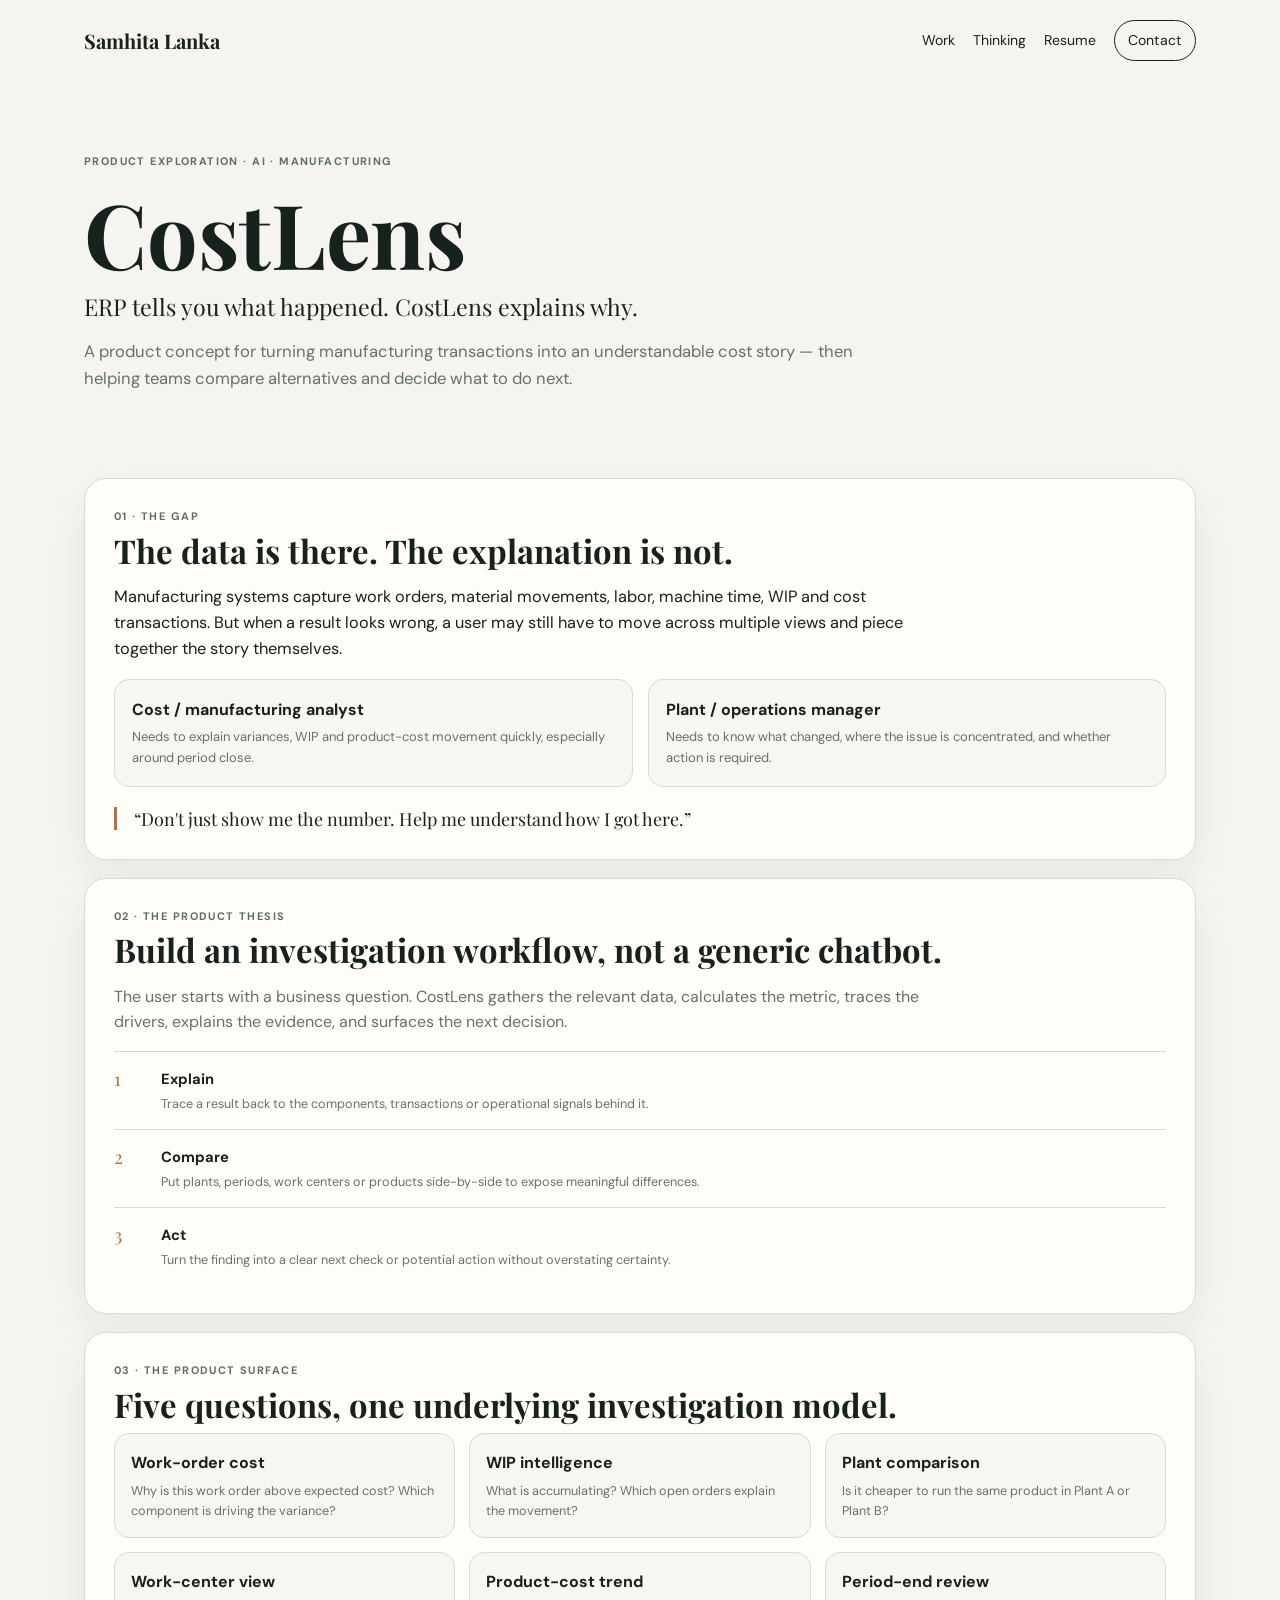
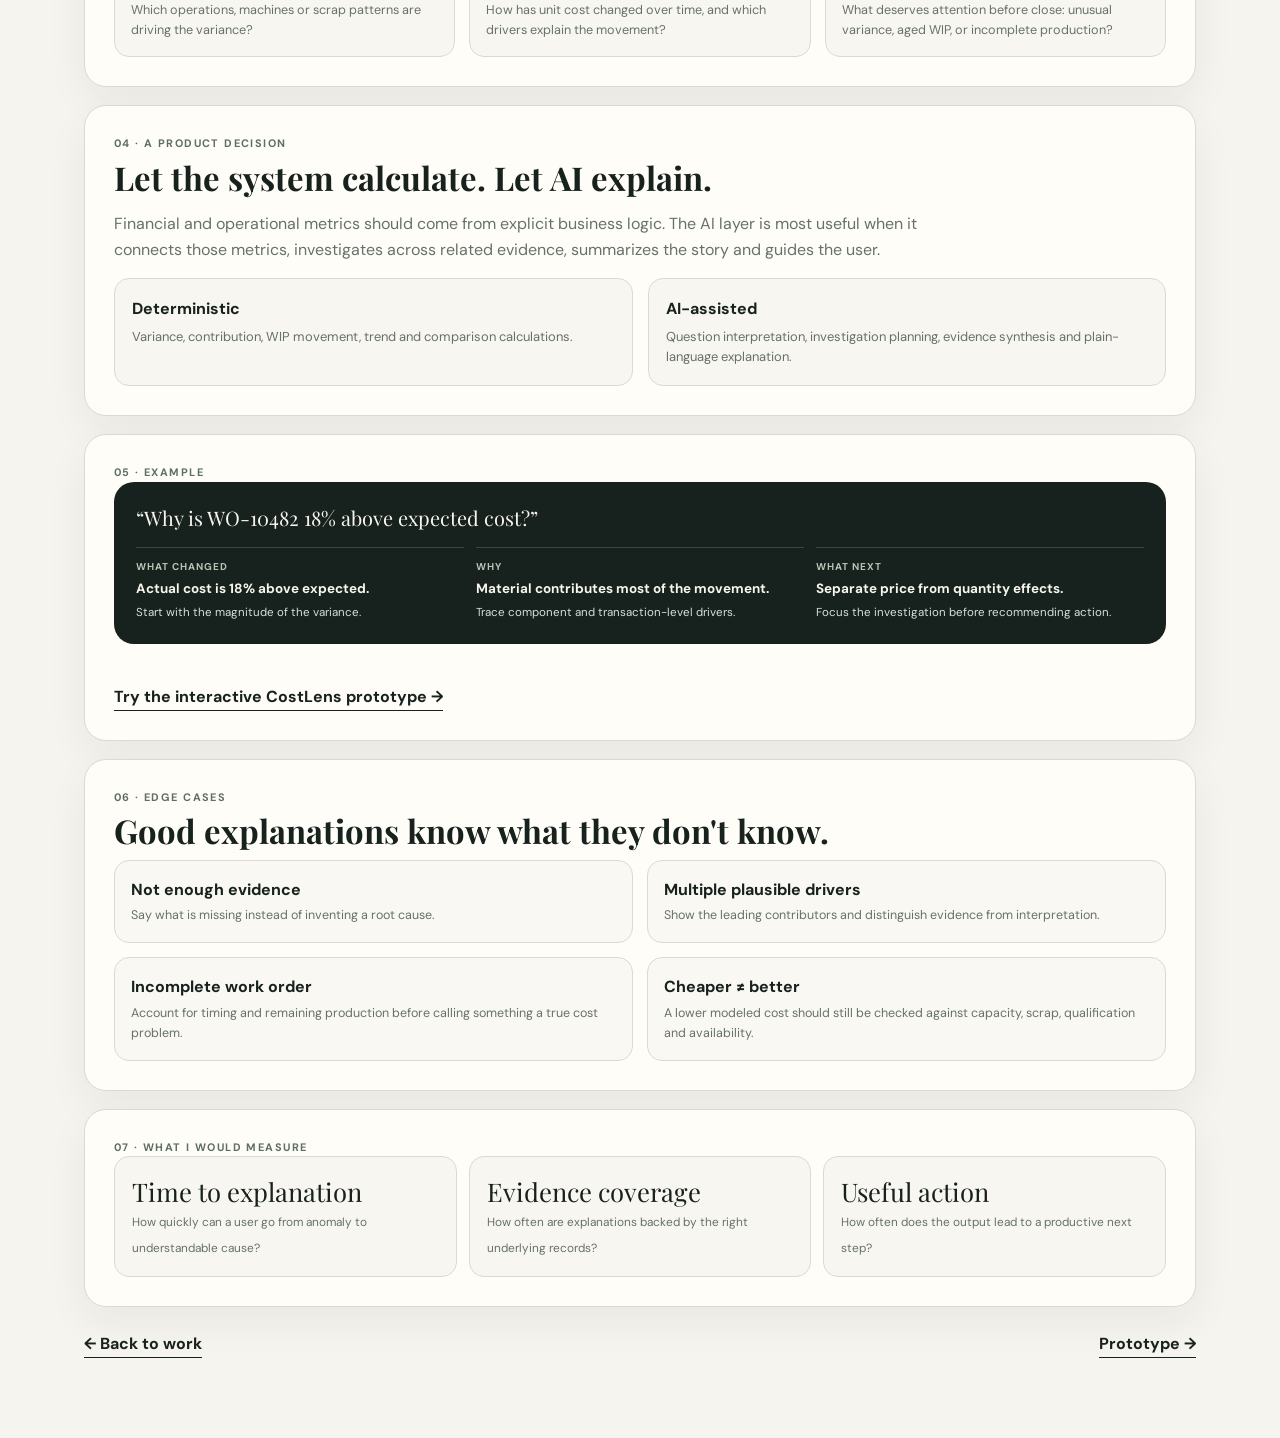
==== commit 5d25a004: "Add files via upload" ====
--- a/cost-investigation.html
+++ b/cost-investigation.html
@@ -1,12 +1,20 @@
-<!doctype html><html lang="en"><head><meta charset="utf-8"><meta name="viewport" content="width=device-width,initial-scale=1"><title>CostLens — Samhita Lanka</title><link rel="preconnect" href="https://fonts.googleapis.com"><link rel="preconnect" href="https://fonts.gstatic.com" crossorigin><link href="https://fonts.googleapis.com/css2?family=DM+Sans:wght@400;500;600;700&family=Playfair+Display:wght@600;700&display=swap" rel="stylesheet"><link rel="stylesheet" href="styles.css"></head><body>
-<header class="nav"><a class="brand" href="index.html">Samhita Lanka</a><nav><a href="index.html#work">Work</a><a href="index.html#experience">Experience</a><a href="resume.html">Resume</a><a class="nav-cta" href="mailto:samhita510@gmail.com">Contact</a></nav></header>
-<main><section class="case-hero"><div class="eyebrow">PRODUCT EXPLORATION · MANUFACTURING</div><h1>CostLens</h1><p class="case-subtitle">Manufacturing Cost Intelligence</p><p class="case-lede">A product concept for helping manufacturing and cost teams understand what happened, why costs or WIP moved, and what needs attention.</p></section><section class="case-shell">
-<article class="case-panel"><div class="eyebrow">01 · THE PROBLEM</div><h2>The data exists. The explanation is the hard part.</h2><p class="lead">Manufacturing systems record work orders, material movements, operations, labor, machine usage, WIP and cost transactions. But when something looks wrong, users often have to move across multiple views to reconstruct what happened.</p><div class="two-col"><div class="mini-card"><strong>Cost accountant</strong><p>Needs to explain variances, WIP and product-cost movement at period end.</p></div><div class="mini-card"><strong>Plant / operations manager</strong><p>Needs a concise explanation of what changed and where attention is needed.</p></div></div><div class="quote"><p>“Don't just give me the number. Help me understand how I got here.”</p></div></article>
-<article class="case-panel"><div class="eyebrow">02 · THE QUESTIONS</div><h2>What should the product help answer?</h2><div class="steps"><div class="step"><div class="step-num">1</div><div><strong>Why is this work order above expected cost?</strong><p>Trace total variance → cost component → transaction / operation.</p></div></div><div class="step"><div class="step-num">2</div><div><strong>Why is WIP unusually high?</strong><p>Connect WIP to open work orders, aging, accumulated cost and production status.</p></div></div><div class="step"><div class="step-num">3</div><div><strong>How has product cost changed?</strong><p>Compare periods and identify the largest drivers of movement.</p></div></div><div class="step"><div class="step-num">4</div><div><strong>What needs attention before period close?</strong><p>Surface unusual variances, aged WIP and incomplete production.</p></div></div></div></article>
-<article class="case-panel"><div class="eyebrow">03 · THE PRODUCT IDEA</div><h2>Build an investigation workflow, not a generic chatbot.</h2><p>The experience starts with a business question, gathers the relevant evidence, traces the drivers, and turns the result into a concise explanation and next action.</p><div class="two-col"><div class="mini-card"><strong>Calculate</strong><p>Use deterministic logic for variance, WIP, trend and contribution calculations.</p></div><div class="mini-card"><strong>Investigate</strong><p>Use AI to orchestrate the right analysis steps across connected data and context.</p></div><div class="mini-card"><strong>Explain</strong><p>Separate observed facts, derived metrics and likely explanations.</p></div><div class="mini-card"><strong>Act</strong><p>End with the next check or decision the user can take.</p></div></div></article>
-<article class="case-panel"><div class="eyebrow">04 · AN EXAMPLE</div><div class="question"><div class="q">“Why is WO-10482 18% above expected cost?”</div><div class="answer"><div><span>WHAT CHANGED</span><strong>Actual cost is 18% above expected.</strong><p>Start with the size and shape of the variance.</p></div><div><span>WHAT DROVE IT</span><strong>Material is the largest contributor.</strong><p>Drill into the components and transactions behind the movement.</p></div><div><span>WHAT NEXT</span><strong>Review price and quantity movement.</strong><p>Focus the user's investigation instead of ending at the explanation.</p></div></div></div></article>
-<article class="case-panel"><div class="eyebrow">05 · PRODUCT PRINCIPLES</div><div class="principles"><div class="principle"><strong>Evidence before explanation.</strong><p>Every answer should be grounded in the underlying data.</p></div><div class="principle"><strong>Business logic stays deterministic.</strong><p>The model should not invent financial calculations.</p></div><div class="principle"><strong>Useful answers end in action.</strong><p>The product should help users decide what to check next.</p></div></div></article>
-<article class="case-panel"><div class="eyebrow">06 · NEXT BUILD</div><h2>Start small. Prove the investigation loop.</h2><p>The first version focuses on three workflows: work-order investigation, WIP analysis and product-cost trends. Then expand into a period-end manufacturing review.</p><div class="metric-grid"><div class="big-metric"><strong>1</strong><span>work-order investigation</span></div><div class="big-metric"><strong>2</strong><span>WIP intelligence</span></div><div class="big-metric"><strong>3</strong><span>product-cost trends</span></div></div></article>
-<div class="case-footer"><a class="back-link" href="index.html#work">← Back to work</a><a class="back-link" href="mailto:samhita510@gmail.com">Get in touch</a></div></section></main></body></html>
+<!doctype html><html lang="en"><head><meta charset="utf-8"><meta name="viewport" content="width=device-width,initial-scale=1"><title>CostLens — Samhita Lanka</title><link rel="stylesheet" href="styles.css"></head><body>
+<header class="nav"><a class="brand" href="index.html">Samhita Lanka</a><nav><a href="index.html#work">Work</a><a href="index.html#thinking">Thinking</a><a href="resume.html">Resume</a><a class="nav-cta" href="mailto:samhita510@gmail.com">Contact</a></nav></header>
+<main><section class="case-hero"><div class="eyebrow">PRODUCT EXPLORATION · AI · MANUFACTURING</div><h1>CostLens</h1><p class="case-subtitle">ERP tells you what happened. CostLens explains why.</p><p class="case-lede">A product concept for turning manufacturing transactions into an understandable cost story — then helping teams compare alternatives and decide what to do next.</p></section>
+<section class="case-shell">
+<article class="case-panel"><div class="eyebrow">01 · THE GAP</div><h2>The data is there. The explanation is not.</h2><p class="lead">Manufacturing systems capture work orders, material movements, labor, machine time, WIP and cost transactions. But when a result looks wrong, a user may still have to move across multiple views and piece together the story themselves.</p><div class="two-col"><div class="mini-card"><strong>Cost / manufacturing analyst</strong><p>Needs to explain variances, WIP and product-cost movement quickly, especially around period close.</p></div><div class="mini-card"><strong>Plant / operations manager</strong><p>Needs to know what changed, where the issue is concentrated, and whether action is required.</p></div></div><div class="quote"><p>“Don't just show me the number. Help me understand how I got here.”</p></div></article>
 
-<p><a href="costlens-demo.html">Explore the interactive CostLens prototype →</a></p>
+<article class="case-panel"><div class="eyebrow">02 · THE PRODUCT THESIS</div><h2>Build an investigation workflow, not a generic chatbot.</h2><p>The user starts with a business question. CostLens gathers the relevant data, calculates the metric, traces the drivers, explains the evidence, and surfaces the next decision.</p><div class="steps"><div class="step"><div class="step-num">1</div><div><strong>Explain</strong><p>Trace a result back to the components, transactions or operational signals behind it.</p></div></div><div class="step"><div class="step-num">2</div><div><strong>Compare</strong><p>Put plants, periods, work centers or products side-by-side to expose meaningful differences.</p></div></div><div class="step"><div class="step-num">3</div><div><strong>Act</strong><p>Turn the finding into a clear next check or potential action without overstating certainty.</p></div></div></div></article>
+
+<article class="case-panel"><div class="eyebrow">03 · THE PRODUCT SURFACE</div><h2>Five questions, one underlying investigation model.</h2><div class="decision-grid"><div class="decision"><strong>Work-order cost</strong><p>Why is this work order above expected cost? Which component is driving the variance?</p></div><div class="decision"><strong>WIP intelligence</strong><p>What is accumulating? Which open orders explain the movement?</p></div><div class="decision"><strong>Plant comparison</strong><p>Is it cheaper to run the same product in Plant A or Plant B?</p></div><div class="decision"><strong>Work-center view</strong><p>Which operations, machines or scrap patterns are driving the variance?</p></div><div class="decision"><strong>Product-cost trend</strong><p>How has unit cost changed over time, and which drivers explain the movement?</p></div><div class="decision"><strong>Period-end review</strong><p>What deserves attention before close: unusual variance, aged WIP, or incomplete production?</p></div></div></article>
+
+<article class="case-panel"><div class="eyebrow">04 · A PRODUCT DECISION</div><h2>Let the system calculate. Let AI explain.</h2><p>Financial and operational metrics should come from explicit business logic. The AI layer is most useful when it connects those metrics, investigates across related evidence, summarizes the story and guides the user.</p><div class="two-col"><div class="mini-card"><strong>Deterministic</strong><p>Variance, contribution, WIP movement, trend and comparison calculations.</p></div><div class="mini-card"><strong>AI-assisted</strong><p>Question interpretation, investigation planning, evidence synthesis and plain-language explanation.</p></div></div></article>
+
+<article class="case-panel"><div class="eyebrow">05 · EXAMPLE</div><div class="artifact"><div class="q">“Why is WO-10482 18% above expected cost?”</div><div class="artifact-grid"><div><span>What changed</span><strong>Actual cost is 18% above expected.</strong><p>Start with the magnitude of the variance.</p></div><div><span>Why</span><strong>Material contributes most of the movement.</strong><p>Trace component and transaction-level drivers.</p></div><div><span>What next</span><strong>Separate price from quantity effects.</strong><p>Focus the investigation before recommending action.</p></div></div></div><div style="margin-top:18px"><a class="link" href="costlens-demo.html">Try the interactive CostLens prototype →</a></div></article>
+
+<article class="case-panel"><div class="eyebrow">06 · EDGE CASES</div><h2>Good explanations know what they don't know.</h2><div class="failure-grid"><div class="failure"><strong>Not enough evidence</strong><p>Say what is missing instead of inventing a root cause.</p></div><div class="failure"><strong>Multiple plausible drivers</strong><p>Show the leading contributors and distinguish evidence from interpretation.</p></div><div class="failure"><strong>Incomplete work order</strong><p>Account for timing and remaining production before calling something a true cost problem.</p></div><div class="failure"><strong>Cheaper ≠ better</strong><p>A lower modeled cost should still be checked against capacity, scrap, qualification and availability.</p></div></div></article>
+
+<article class="case-panel"><div class="eyebrow">07 · WHAT I WOULD MEASURE</div><div class="metric-grid"><div class="big-metric"><strong>Time to explanation</strong><span>How quickly can a user go from anomaly to understandable cause?</span></div><div class="big-metric"><strong>Evidence coverage</strong><span>How often are explanations backed by the right underlying records?</span></div><div class="big-metric"><strong>Useful action</strong><span>How often does the output lead to a productive next step?</span></div></div></article>
+
+<div class="case-footer"><a class="back-link" href="index.html#work">← Back to work</a><a class="back-link" href="costlens-demo.html">Prototype →</a></div>
+</section></main></body></html>
--- a/styles.css
+++ b/styles.css
@@ -1,4 +1,7 @@
-:root{--ink:#17221d;--muted:#66736c;--paper:#f6f4ee;--card:#fffdf8;--line:#dedbd1;--sage:#60705e;--warm:#b66f4a;--soft:#eceee7;--shadow:0 12px 35px rgba(34,38,31,.06)}
-*{box-sizing:border-box}html{scroll-behavior:smooth}body{margin:0;background:var(--paper);color:var(--ink);font-family:"DM Sans",sans-serif;line-height:1.6}a{color:inherit;text-decoration:none}.nav{max-width:1120px;margin:auto;padding:22px 28px;display:flex;justify-content:space-between;align-items:center;position:sticky;top:0;background:rgba(246,244,238,.94);backdrop-filter:blur(10px);z-index:10}.brand{font-family:"Playfair Display",serif;font-weight:700;font-size:1.25rem}.nav nav{display:flex;gap:21px;align-items:center;font-size:.9rem}.nav-cta{border:1px solid var(--ink);padding:7px 14px;border-radius:999px}.hero{max-width:1120px;margin:auto;padding:92px 28px 70px}.eyebrow,.tag{font-size:.69rem;letter-spacing:.13em;text-transform:uppercase;font-weight:700;color:var(--sage)}h1,h2,h3{font-family:"Playfair Display",serif;line-height:1.1;margin:0}h1{font-size:clamp(3rem,7vw,6rem);max-width:920px;margin-top:16px}.hero-copy{max-width:760px;color:var(--muted);font-size:1.13rem;margin:24px 0 27px}.actions{display:flex;gap:10px;flex-wrap:wrap}.button{padding:11px 18px;border-radius:999px;border:1px solid var(--ink);font-weight:700}.button.primary{background:var(--ink);color:#fff}.proof-row{display:flex;gap:38px;flex-wrap:wrap;margin-top:52px;border-top:1px solid var(--line);padding-top:21px}.proof-row div{display:flex;gap:8px;align-items:baseline}.proof-row strong{font-size:1.25rem}.proof-row span{font-size:.84rem;color:var(--muted)}.section{max-width:1120px;margin:auto;padding:70px 28px}.section.muted{max-width:none;background:var(--soft)}.section.muted>.inner{max-width:1064px;margin:auto}.section-heading{max-width:760px;margin-bottom:30px}.section-heading h2{font-size:clamp(2rem,4vw,3.2rem);margin-top:9px}.section-heading p{color:var(--muted);margin:10px 0}.work-grid{display:grid;grid-template-columns:1.2fr .8fr;gap:18px}.card{background:var(--card);border:1px solid var(--line);border-radius:22px;padding:30px;box-shadow:var(--shadow)}.card h3{font-size:2rem;margin:10px 0}.card p{color:var(--muted);margin:0}.featured{min-height:100%}.card-top{display:flex;justify-content:space-between;gap:15px;align-items:center}.status{font-size:.68rem;color:var(--muted)}.chips{display:flex;gap:7px;flex-wrap:wrap;margin:18px 0}.chips span,.meta-chip{font-size:.73rem;padding:5px 9px;border:1px solid var(--line);border-radius:999px;background:#faf8f3}.link{display:inline-block;margin-top:24px;font-weight:700;border-bottom:1px solid var(--ink)}.small-stack{display:grid;gap:18px}.metric-line{display:flex;gap:10px;align-items:baseline;padding-top:12px;margin-top:13px;border-top:1px solid var(--line)}.metric-line strong{font-family:"Playfair Display",serif;font-size:1.6rem}.metric-line span{font-size:.82rem;color:var(--muted)}.principles{display:grid;grid-template-columns:repeat(3,1fr);gap:16px}.principle{border-top:1px solid var(--line);padding-top:16px}.principle strong{display:block;font-size:1rem}.principle p{font-size:.84rem;color:var(--muted);margin:5px 0 0}.timeline{display:grid;gap:0}.timeline-item{display:grid;grid-template-columns:170px 1fr;gap:24px;border-top:1px solid var(--line);padding:21px 0}.date{font-size:.8rem;color:var(--muted);font-weight:700}.role{display:flex;justify-content:space-between;gap:15px;align-items:baseline}.role h3{font-size:1.35rem}.role span{font-size:.7rem;color:var(--sage);font-weight:700;text-transform:uppercase;letter-spacing:.08em}.timeline-item p{margin:7px 0 0;color:var(--muted);max-width:800px;font-size:.9rem}.split{display:grid;grid-template-columns:1fr 1fr;gap:60px}.split h2{font-size:clamp(2rem,4vw,3.2rem)}.about-copy p{color:var(--muted);margin-top:0}.footer{max-width:1120px;margin:auto;padding:25px 28px;display:flex;justify-content:space-between;border-top:1px solid var(--line);font-size:.83rem;color:var(--muted)}.footer div{display:flex;gap:18px}
-.case-hero{max-width:1120px;margin:auto;padding:72px 28px 48px}.case-hero h1{font-size:clamp(3.3rem,7vw,6rem);margin:15px 0 7px}.case-subtitle{font-family:"Playfair Display",serif;font-size:1.5rem;margin:0 0 15px}.case-lede{max-width:800px;color:var(--muted);font-size:1.05rem}.case-shell{max-width:1120px;margin:auto;padding:8px 28px 78px}.case-panel{background:var(--card);border:1px solid var(--line);border-radius:22px;padding:29px;box-shadow:var(--shadow);margin-top:18px}.case-panel h2{font-size:2.05rem;margin:7px 0 11px}.case-panel p{color:var(--muted);max-width:820px}.case-panel .lead{color:var(--ink);font-size:1.02rem}.two-col{display:grid;grid-template-columns:1fr 1fr;gap:16px}.mini-card{background:#f8f6f0;border:1px solid var(--line);border-radius:15px;padding:17px}.mini-card strong{display:block}.mini-card p{font-size:.82rem;margin:5px 0 0}.question{background:var(--ink);color:#f7f4ed;border-radius:18px;padding:22px;margin-top:20px}.question .q{font-family:"Playfair Display",serif;font-size:1.25rem}.answer{display:grid;grid-template-columns:1fr 1fr 1fr;gap:12px;margin-top:14px}.answer div{padding-top:11px;border-top:1px solid rgba(255,255,255,.15)}.answer span{display:block;font-size:.6rem;color:#b8c7b6;letter-spacing:.1em;text-transform:uppercase;font-weight:700}.answer strong{display:block;margin-top:4px;font-size:.83rem}.answer p{margin:4px 0 0;color:#d9dfd8;font-size:.72rem}.quote{border-left:3px solid var(--warm);padding-left:17px;margin-top:19px}.quote p{margin:0;color:var(--ink);font-family:"Playfair Display",serif;font-size:1.12rem}.steps{display:grid;gap:0}.step{display:grid;grid-template-columns:34px 1fr;gap:13px;border-top:1px solid var(--line);padding:14px 0}.step-num{font-family:"Playfair Display",serif;font-size:1.15rem;color:var(--warm)}.step strong{font-size:.92rem}.step p{font-size:.78rem;margin:3px 0 0}.metric-grid{display:grid;grid-template-columns:repeat(3,1fr);gap:12px;margin-top:18px}.big-metric{padding:16px;background:#f8f6f0;border:1px solid var(--line);border-radius:15px}.big-metric strong{display:block;font-family:"Playfair Display",serif;font-size:1.6rem}.big-metric span{font-size:.74rem;color:var(--muted)}.case-footer{display:flex;justify-content:space-between;margin-top:24px}.back-link{font-weight:700;border-bottom:1px solid var(--ink)}.resume{max-width:900px;margin:auto;padding:60px 28px}.resume h1{font-size:3.5rem}.resume-kicker{color:var(--sage);font-size:.72rem;letter-spacing:.12em;text-transform:uppercase;font-weight:700}.resume-section{padding:27px 0;border-top:1px solid var(--line)}.resume-section h2{font-size:1.5rem;margin-bottom:17px}.job{margin-bottom:24px}.job-top{display:flex;justify-content:space-between;gap:15px}.job h3{font-size:1.16rem}.job-meta{font-size:.75rem;color:var(--muted)}.job-title{font-weight:700;margin-top:2px}.job ul{padding-left:19px;color:var(--muted);margin:7px 0}.job li{margin:5px 0;font-size:.88rem}.print{position:fixed;right:24px;bottom:24px;border:1px solid var(--ink);background:var(--ink);color:white;border-radius:999px;padding:10px 15px;font-weight:700;cursor:pointer}@media print{.nav,.print,.footer{display:none!important}.resume{padding:0}.resume-section{break-inside:avoid}}
-@media(max-width:760px){.nav{padding:17px 20px}.nav nav a:not(.nav-cta):not(:last-child){display:none}.hero,.section,.case-hero,.case-shell,.resume{padding-left:20px;padding-right:20px}.work-grid,.two-col,.split,.principles{grid-template-columns:1fr}.timeline-item{grid-template-columns:1fr;gap:5px}.role{display:block}.role span{display:inline-block;margin-top:5px}.answer,.metric-grid{grid-template-columns:1fr}.footer{padding-left:20px;padding-right:20px}}
+@import url('https://fonts.googleapis.com/css2?family=DM+Sans:wght@400;500;600;700&family=Playfair+Display:wght@600;700&display=swap');
+:root{--ink:#17211d;--muted:#66716c;--paper:#f6f4ee;--card:#fffdf8;--line:#ddd9cf;--sage:#5d705f;--warm:#b66d49;--soft:#eeece4;--shadow:0 16px 42px rgba(29,36,31,.06)}
+*{box-sizing:border-box}html{scroll-behavior:smooth}body{margin:0;background:var(--paper);color:var(--ink);font-family:"DM Sans",sans-serif;line-height:1.6}a{color:inherit;text-decoration:none}.nav{max-width:1160px;margin:auto;padding:20px 24px;display:flex;justify-content:space-between;align-items:center;position:sticky;top:0;background:rgba(246,244,238,.95);backdrop-filter:blur(10px);z-index:10}.brand{font:700 1.25rem "Playfair Display",serif}.nav nav{display:flex;gap:18px;align-items:center;font-size:.88rem}.nav-cta{border:1px solid var(--ink);padding:8px 13px;border-radius:999px}.hero{max-width:1160px;margin:auto;padding:92px 24px 70px}.eyebrow,.tag{font-size:.68rem;letter-spacing:.13em;text-transform:uppercase;font-weight:700;color:var(--sage)}h1,h2,h3{font-family:"Playfair Display",serif;line-height:1.08;margin:0}h1{font-size:clamp(3rem,7vw,6rem);max-width:950px;margin-top:14px}.hero-copy{max-width:800px;color:var(--muted);font-size:1.14rem;margin:23px 0 27px}.actions{display:flex;gap:10px;flex-wrap:wrap}.button{border:1px solid var(--ink);padding:11px 18px;border-radius:999px;font-weight:700}.button.primary{background:var(--ink);color:#fff}.proof-row{display:flex;gap:34px;flex-wrap:wrap;margin-top:50px;border-top:1px solid var(--line);padding-top:20px}.proof-row div{display:flex;gap:8px;align-items:baseline}.proof-row strong{font-size:1.22rem}.proof-row span{font-size:.82rem;color:var(--muted)}.section{max-width:1160px;margin:auto;padding:72px 24px}.section.muted{max-width:none;background:var(--soft)}.inner{max-width:1112px;margin:auto}.section-heading{max-width:760px;margin-bottom:28px}.section-heading h2{font-size:clamp(2rem,4vw,3.2rem);margin-top:8px}.work-grid{display:grid;grid-template-columns:1.15fr .85fr;gap:18px}.card{background:var(--card);border:1px solid var(--line);border-radius:22px;padding:30px;box-shadow:var(--shadow)}.card h3{font-size:2rem;margin:10px 0}.card p{color:var(--muted);margin:0}.card-top{display:flex;justify-content:space-between;gap:15px}.status{font-size:.68rem;color:var(--muted)}.chips{display:flex;gap:7px;flex-wrap:wrap;margin:17px 0}.chips span{font-size:.71rem;padding:5px 9px;border:1px solid var(--line);border-radius:999px;background:#faf8f3}.link{display:inline-block;margin-top:22px;font-weight:700;border-bottom:1px solid var(--ink)}.small-stack{display:grid;gap:18px}.metric-line{display:flex;gap:10px;align-items:baseline;padding-top:12px;margin-top:13px;border-top:1px solid var(--line)}.metric-line strong{font:1.5rem "Playfair Display",serif}.metric-line span{font-size:.8rem;color:var(--muted)}.principles{display:grid;grid-template-columns:repeat(3,1fr);gap:18px}.principle{border-top:1px solid var(--line);padding-top:15px}.principle strong{display:block}.principle p{font-size:.82rem;color:var(--muted);margin:5px 0 0}.thinking-grid{display:grid;grid-template-columns:1fr 1fr;gap:18px}.thinking-card{background:var(--card);border:1px solid var(--line);border-radius:18px;padding:22px}.thinking-card h3{font-size:1.35rem;margin-bottom:8px}.thinking-card p{margin:0;color:var(--muted);font-size:.87rem}.timeline{display:grid}.timeline-item{display:grid;grid-template-columns:165px 1fr;gap:24px;border-top:1px solid var(--line);padding:21px 0}.date{font-size:.78rem;color:var(--muted);font-weight:700}.role{display:flex;justify-content:space-between;gap:15px;align-items:baseline}.role h3{font-size:1.32rem}.role span{font-size:.68rem;color:var(--sage);font-weight:700;text-transform:uppercase;letter-spacing:.08em}.timeline-item p{font-size:.87rem;color:var(--muted);margin:7px 0 0;max-width:820px}.explore{display:grid;grid-template-columns:repeat(3,1fr);gap:18px}.explore-card{border-top:1px solid var(--line);padding-top:15px}.explore-card h3{font-size:1.2rem}.explore-card p{color:var(--muted);font-size:.83rem}.split{display:grid;grid-template-columns:1fr 1fr;gap:60px}.split h2{font-size:clamp(2rem,4vw,3.2rem)}.about-copy p{color:var(--muted);margin-top:0}.footer{max-width:1160px;margin:auto;padding:25px 24px;display:flex;justify-content:space-between;border-top:1px solid var(--line);font-size:.82rem;color:var(--muted)}.footer div{display:flex;gap:18px}
+.case-hero{max-width:1160px;margin:auto;padding:72px 24px 42px}.case-hero h1{font-size:clamp(3.2rem,7vw,6rem);margin:15px 0 9px}.case-subtitle{font:1.45rem "Playfair Display",serif;margin:0 0 13px}.case-lede{max-width:820px;color:var(--muted);font-size:1.04rem}.case-shell{max-width:1160px;margin:auto;padding:10px 24px 80px}.case-panel{background:var(--card);border:1px solid var(--line);border-radius:22px;padding:29px;box-shadow:var(--shadow);margin-top:18px}.case-panel h2{font-size:2.05rem;margin:7px 0 11px}.case-panel p{color:var(--muted);max-width:820px}.case-panel .lead{font-size:1.02rem;color:var(--ink)}.two-col{display:grid;grid-template-columns:1fr 1fr;gap:15px}.mini-card{background:#f8f6f0;border:1px solid var(--line);border-radius:15px;padding:17px}.mini-card strong{display:block}.mini-card p{font-size:.81rem;margin:5px 0 0}.quote{border-left:3px solid var(--warm);padding-left:17px;margin-top:20px}.quote p{margin:0;color:var(--ink);font:1.12rem "Playfair Display",serif}.steps{display:grid}.step{display:grid;grid-template-columns:34px 1fr;gap:13px;border-top:1px solid var(--line);padding:14px 0}.step-num{font:1.15rem "Playfair Display",serif;color:var(--warm)}.step strong{font-size:.92rem}.step p{font-size:.79rem;margin:3px 0 0}.decision-grid{display:grid;grid-template-columns:repeat(3,1fr);gap:14px}.decision{border:1px solid var(--line);border-radius:15px;padding:16px;background:#f8f6f0}.decision strong{display:block}.decision p{font-size:.79rem;margin:5px 0 0}.artifact{background:var(--ink);color:#f8f5ee;border-radius:20px;padding:22px}.artifact .q{font:1.25rem "Playfair Display",serif}.artifact-grid{display:grid;grid-template-columns:1fr 1fr 1fr;gap:12px;margin-top:16px}.artifact-grid div{border-top:1px solid rgba(255,255,255,.16);padding-top:11px}.artifact-grid span{display:block;font-size:.62rem;color:#b8c6b7;letter-spacing:.1em;text-transform:uppercase;font-weight:700}.artifact-grid strong{display:block;font-size:.84rem;margin-top:4px}.artifact-grid p{font-size:.72rem;color:#d9dfd9;margin:4px 0 0}.failure-grid{display:grid;grid-template-columns:1fr 1fr;gap:14px}.failure{border:1px solid var(--line);border-radius:15px;padding:16px;background:#faf8f2}.failure strong{display:block}.failure p{font-size:.78rem;margin:4px 0 0}.metric-grid{display:grid;grid-template-columns:repeat(3,1fr);gap:12px}.big-metric{padding:17px;background:#f8f6f0;border:1px solid var(--line);border-radius:15px}.big-metric strong{display:block;font:1.6rem "Playfair Display",serif}.big-metric span{font-size:.74rem;color:var(--muted)}.case-footer{display:flex;justify-content:space-between;margin-top:24px}.back-link{font-weight:700;border-bottom:1px solid var(--ink)}
+.resume{max-width:940px;margin:auto;padding:55px 28px}.resume h1{font-size:3.4rem}.resume-kicker{font-size:.7rem;letter-spacing:.12em;text-transform:uppercase;color:var(--sage);font-weight:700}.resume-section{padding:25px 0;border-top:1px solid var(--line)}.resume-section h2{font-size:1.48rem;margin-bottom:16px}.job{margin-bottom:23px}.job-top{display:flex;justify-content:space-between;gap:15px}.job h3{font-size:1.13rem}.job-meta{font-size:.75rem;color:var(--muted)}.job-title{font-weight:700}.job ul{padding-left:19px;color:var(--muted);margin:7px 0}.job li{font-size:.86rem;margin:5px 0}.print{position:fixed;right:24px;bottom:24px;border:1px solid var(--ink);background:var(--ink);color:#fff;border-radius:999px;padding:10px 15px;font-weight:700;cursor:pointer}@media print{.nav,.print,.footer{display:none!important}.resume{padding:0}.resume-section{break-inside:avoid}}
+@media(max-width:820px){.nav nav a:not(.nav-cta){display:none}.work-grid,.split,.thinking-grid,.two-col,.failure-grid{grid-template-columns:1fr}.principles,.explore,.decision-grid,.metric-grid{grid-template-columns:1fr}.timeline-item{grid-template-columns:1fr;gap:6px}.role{display:block}.role span{display:inline-block;margin-top:5px}.artifact-grid{grid-template-columns:1fr}.hero,.section,.case-hero,.case-shell{padding-left:20px;padding-right:20px}.proof-row{gap:20px}}
+@media(max-width:520px){.hero{padding-top:62px}.case-panel,.card{padding:23px}.footer{padding:20px}.footer div{display:block;margin-top:7px}.resume{padding:40px 20px}}
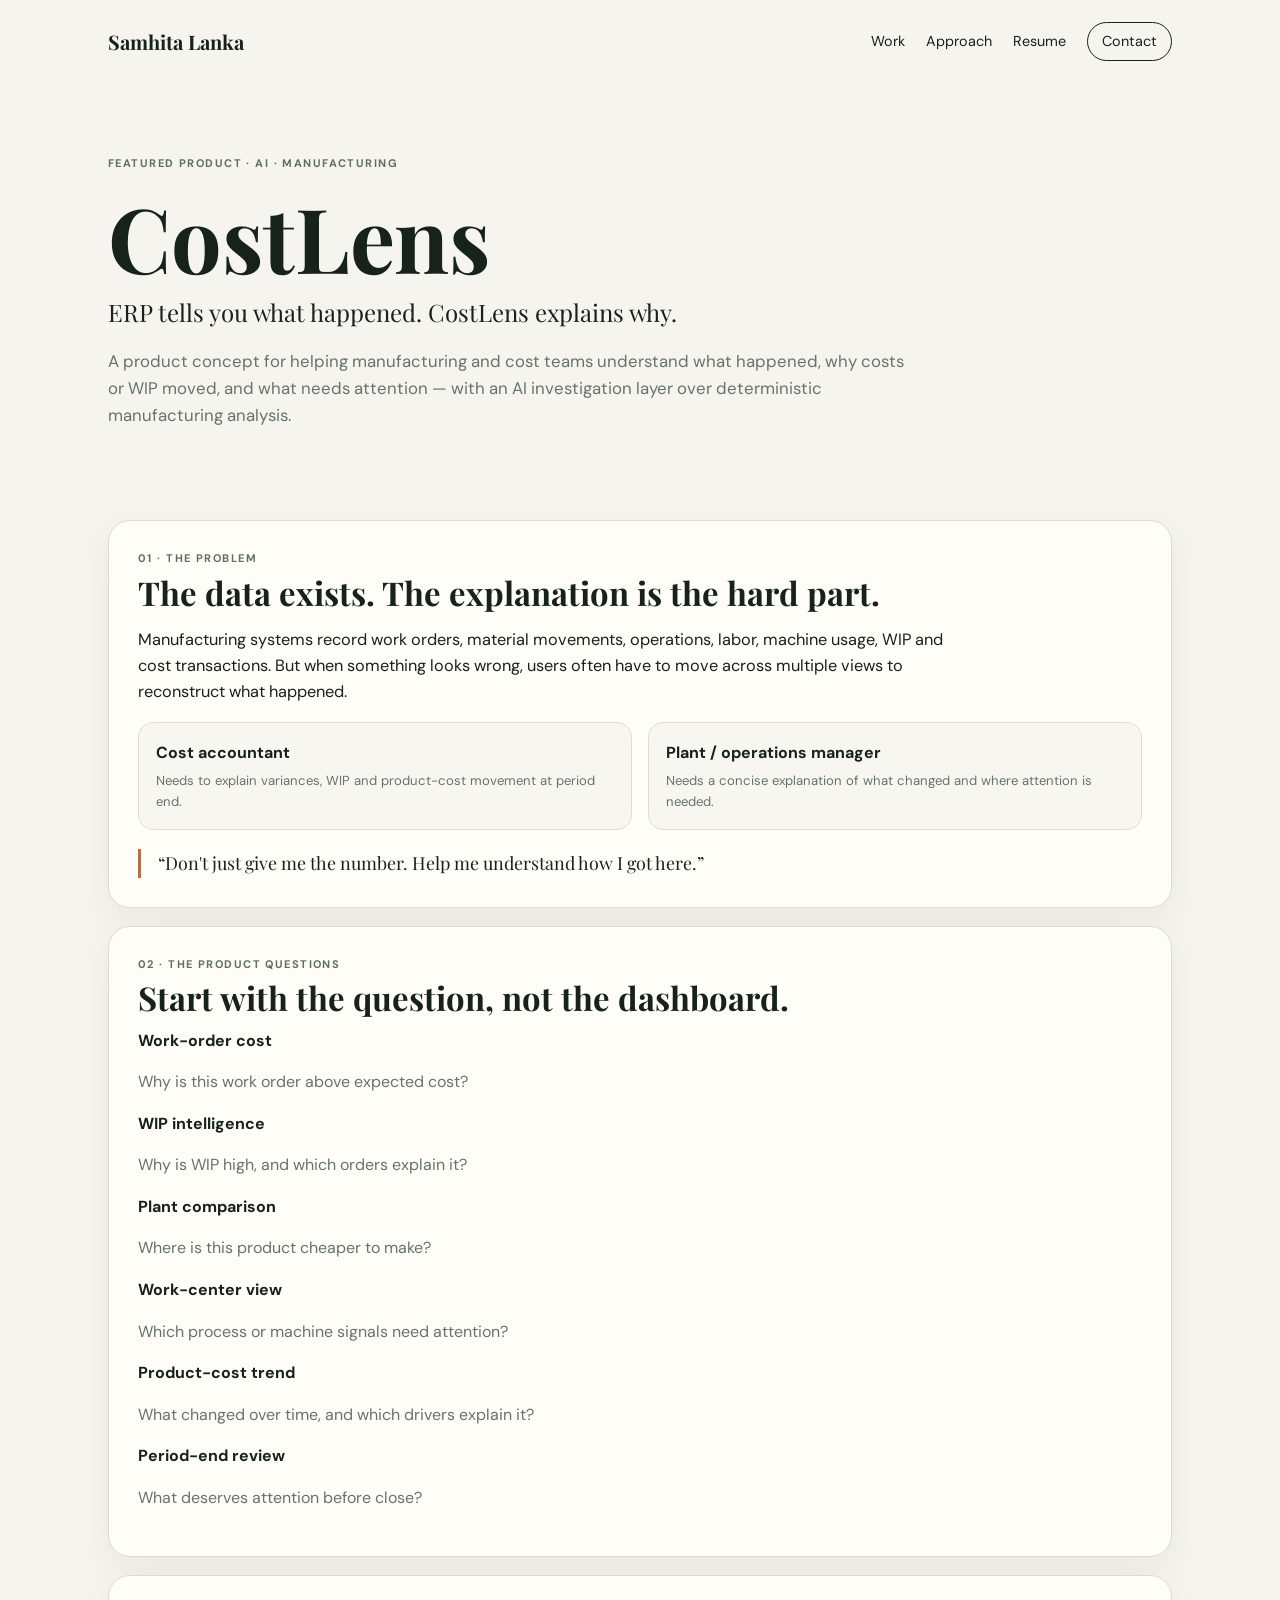
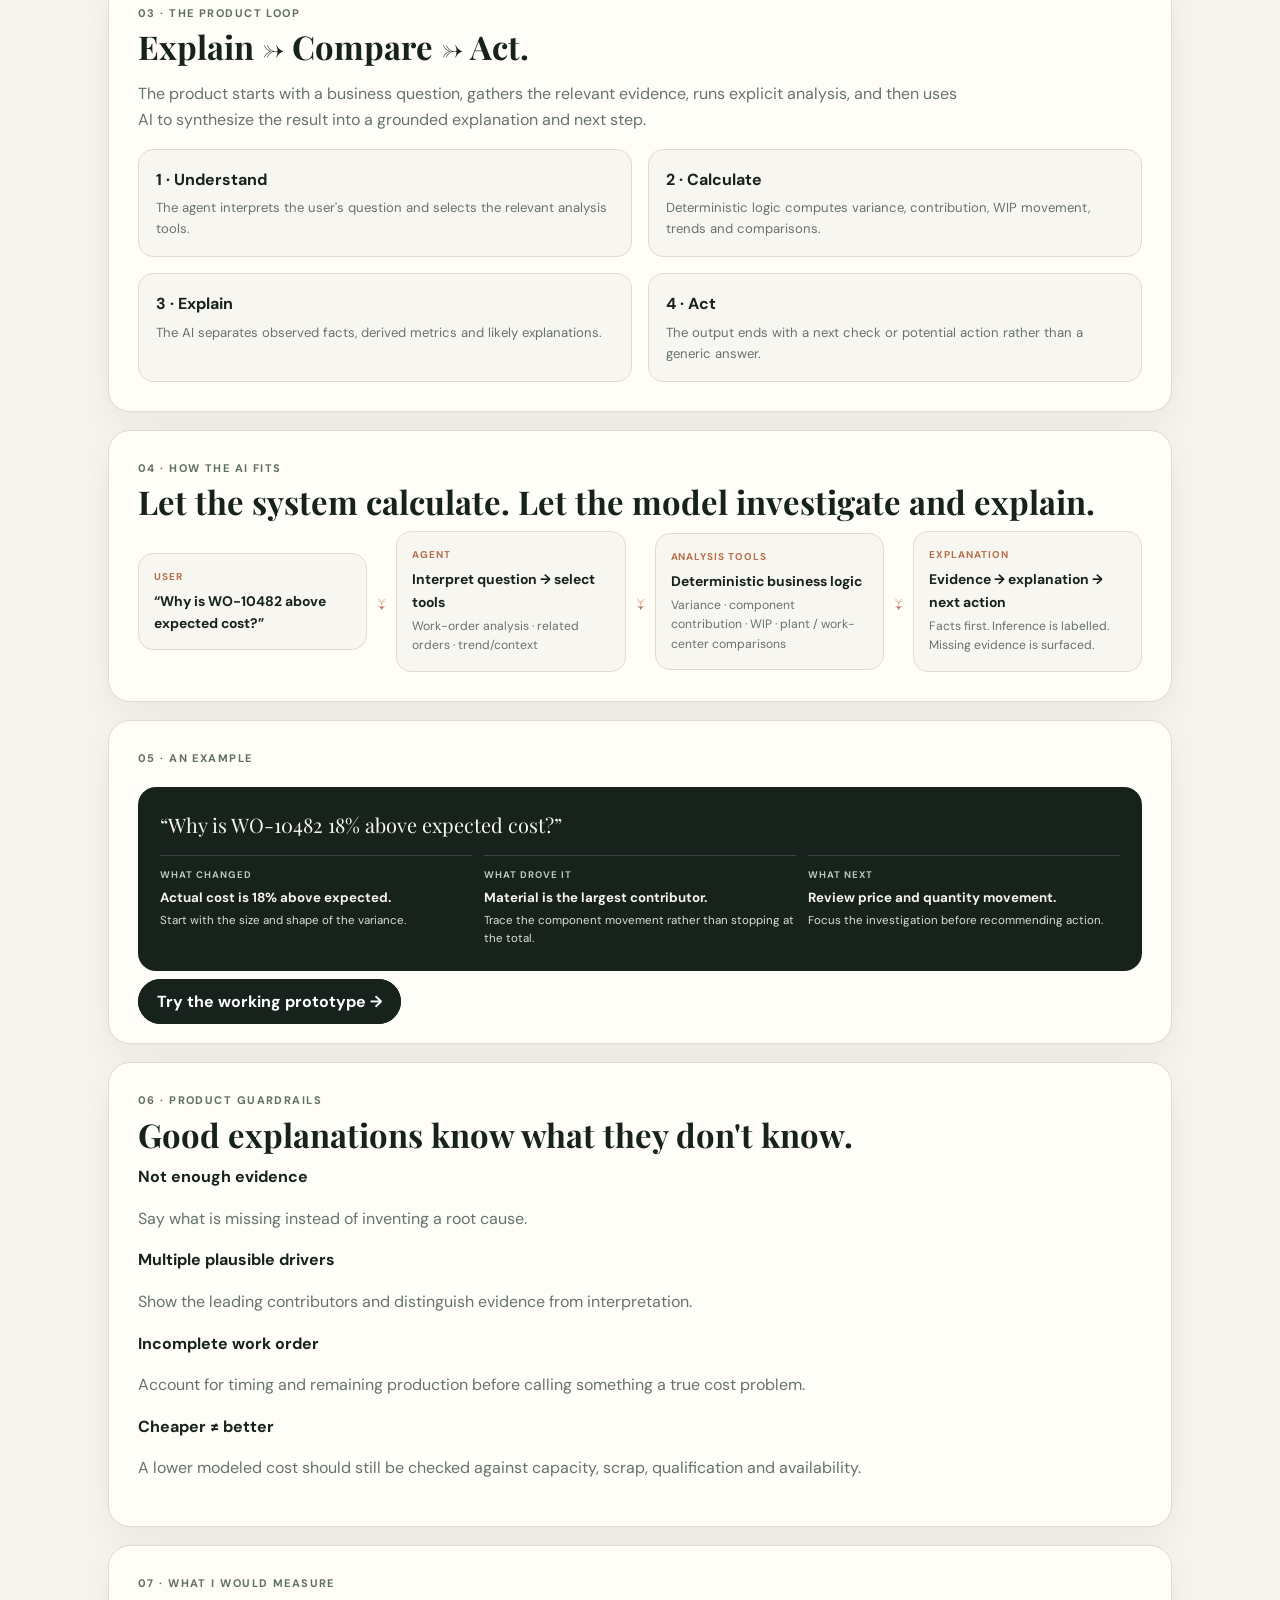
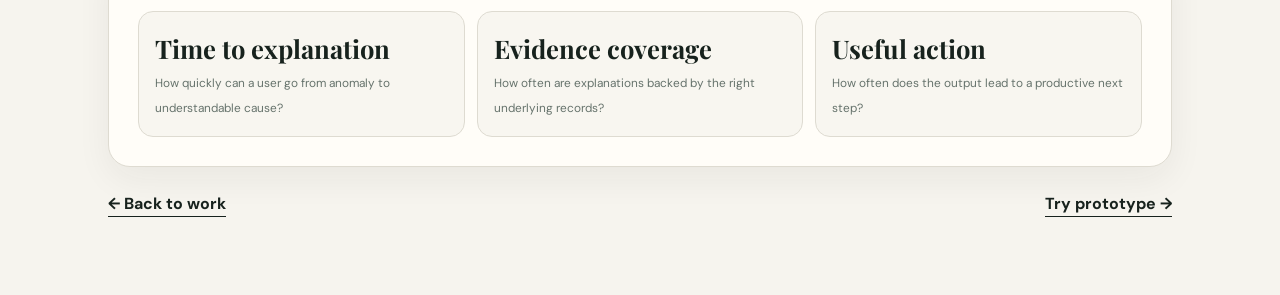
==== commit 2a4f5711: "Add files via upload" ====
--- a/cost-investigation.html
+++ b/cost-investigation.html
@@ -1,20 +1,18 @@
-<!doctype html><html lang="en"><head><meta charset="utf-8"><meta name="viewport" content="width=device-width,initial-scale=1"><title>CostLens — Samhita Lanka</title><link rel="stylesheet" href="styles.css"></head><body>
-<header class="nav"><a class="brand" href="index.html">Samhita Lanka</a><nav><a href="index.html#work">Work</a><a href="index.html#thinking">Thinking</a><a href="resume.html">Resume</a><a class="nav-cta" href="mailto:samhita510@gmail.com">Contact</a></nav></header>
-<main><section class="case-hero"><div class="eyebrow">PRODUCT EXPLORATION · AI · MANUFACTURING</div><h1>CostLens</h1><p class="case-subtitle">ERP tells you what happened. CostLens explains why.</p><p class="case-lede">A product concept for turning manufacturing transactions into an understandable cost story — then helping teams compare alternatives and decide what to do next.</p></section>
-<section class="case-shell">
-<article class="case-panel"><div class="eyebrow">01 · THE GAP</div><h2>The data is there. The explanation is not.</h2><p class="lead">Manufacturing systems capture work orders, material movements, labor, machine time, WIP and cost transactions. But when a result looks wrong, a user may still have to move across multiple views and piece together the story themselves.</p><div class="two-col"><div class="mini-card"><strong>Cost / manufacturing analyst</strong><p>Needs to explain variances, WIP and product-cost movement quickly, especially around period close.</p></div><div class="mini-card"><strong>Plant / operations manager</strong><p>Needs to know what changed, where the issue is concentrated, and whether action is required.</p></div></div><div class="quote"><p>“Don't just show me the number. Help me understand how I got here.”</p></div></article>
+<!doctype html><html lang="en"><head><meta charset="utf-8"><meta name="viewport" content="width=device-width,initial-scale=1"><title>CostLens — Samhita Lanka</title><link rel="preconnect" href="https://fonts.googleapis.com"><link rel="preconnect" href="https://fonts.gstatic.com" crossorigin><link href="https://fonts.googleapis.com/css2?family=DM+Sans:wght@400;500;600;700&family=Playfair+Display:wght@600;700&display=swap" rel="stylesheet"><link rel="stylesheet" href="styles.css"></head><body>
+<header class="nav"><a class="brand" href="index.html">Samhita Lanka</a><nav><a href="index.html#work">Work</a><a href="index.html#approach">Approach</a><a href="resume.html">Resume</a><a class="nav-cta" href="mailto:samhita510@gmail.com">Contact</a></nav></header>
+<main><section class="case-hero"><div class="eyebrow">FEATURED PRODUCT · AI · MANUFACTURING</div><h1>CostLens</h1><p class="case-subtitle">ERP tells you what happened. CostLens explains why.</p><p class="case-lede">A product concept for helping manufacturing and cost teams understand what happened, why costs or WIP moved, and what needs attention — with an AI investigation layer over deterministic manufacturing analysis.</p></section><section class="case-shell">
+<article class="case-panel"><div class="eyebrow">01 · THE PROBLEM</div><h2>The data exists. The explanation is the hard part.</h2><p class="lead">Manufacturing systems record work orders, material movements, operations, labor, machine usage, WIP and cost transactions. But when something looks wrong, users often have to move across multiple views to reconstruct what happened.</p><div class="two-col"><div class="mini-card"><strong>Cost accountant</strong><p>Needs to explain variances, WIP and product-cost movement at period end.</p></div><div class="mini-card"><strong>Plant / operations manager</strong><p>Needs a concise explanation of what changed and where attention is needed.</p></div></div><div class="quote"><p>“Don't just give me the number. Help me understand how I got here.”</p></div></article>
 
-<article class="case-panel"><div class="eyebrow">02 · THE PRODUCT THESIS</div><h2>Build an investigation workflow, not a generic chatbot.</h2><p>The user starts with a business question. CostLens gathers the relevant data, calculates the metric, traces the drivers, explains the evidence, and surfaces the next decision.</p><div class="steps"><div class="step"><div class="step-num">1</div><div><strong>Explain</strong><p>Trace a result back to the components, transactions or operational signals behind it.</p></div></div><div class="step"><div class="step-num">2</div><div><strong>Compare</strong><p>Put plants, periods, work centers or products side-by-side to expose meaningful differences.</p></div></div><div class="step"><div class="step-num">3</div><div><strong>Act</strong><p>Turn the finding into a clear next check or potential action without overstating certainty.</p></div></div></div></article>
+<article class="case-panel"><div class="eyebrow">02 · THE PRODUCT QUESTIONS</div><h2>Start with the question, not the dashboard.</h2><div class="decision-grid"><div class="decision"><strong>Work-order cost</strong><p>Why is this work order above expected cost?</p></div><div class="decision"><strong>WIP intelligence</strong><p>Why is WIP high, and which orders explain it?</p></div><div class="decision"><strong>Plant comparison</strong><p>Where is this product cheaper to make?</p></div><div class="decision"><strong>Work-center view</strong><p>Which process or machine signals need attention?</p></div><div class="decision"><strong>Product-cost trend</strong><p>What changed over time, and which drivers explain it?</p></div><div class="decision"><strong>Period-end review</strong><p>What deserves attention before close?</p></div></div></article>
 
-<article class="case-panel"><div class="eyebrow">03 · THE PRODUCT SURFACE</div><h2>Five questions, one underlying investigation model.</h2><div class="decision-grid"><div class="decision"><strong>Work-order cost</strong><p>Why is this work order above expected cost? Which component is driving the variance?</p></div><div class="decision"><strong>WIP intelligence</strong><p>What is accumulating? Which open orders explain the movement?</p></div><div class="decision"><strong>Plant comparison</strong><p>Is it cheaper to run the same product in Plant A or Plant B?</p></div><div class="decision"><strong>Work-center view</strong><p>Which operations, machines or scrap patterns are driving the variance?</p></div><div class="decision"><strong>Product-cost trend</strong><p>How has unit cost changed over time, and which drivers explain the movement?</p></div><div class="decision"><strong>Period-end review</strong><p>What deserves attention before close: unusual variance, aged WIP, or incomplete production?</p></div></div></article>
+<article class="case-panel"><div class="eyebrow">03 · THE PRODUCT LOOP</div><h2>Explain → Compare → Act.</h2><p>The product starts with a business question, gathers the relevant evidence, runs explicit analysis, and then uses AI to synthesize the result into a grounded explanation and next step.</p><div class="two-col"><div class="mini-card"><strong>1 · Understand</strong><p>The agent interprets the user's question and selects the relevant analysis tools.</p></div><div class="mini-card"><strong>2 · Calculate</strong><p>Deterministic logic computes variance, contribution, WIP movement, trends and comparisons.</p></div><div class="mini-card"><strong>3 · Explain</strong><p>The AI separates observed facts, derived metrics and likely explanations.</p></div><div class="mini-card"><strong>4 · Act</strong><p>The output ends with a next check or potential action rather than a generic answer.</p></div></div></article>
 
-<article class="case-panel"><div class="eyebrow">04 · A PRODUCT DECISION</div><h2>Let the system calculate. Let AI explain.</h2><p>Financial and operational metrics should come from explicit business logic. The AI layer is most useful when it connects those metrics, investigates across related evidence, summarizes the story and guides the user.</p><div class="two-col"><div class="mini-card"><strong>Deterministic</strong><p>Variance, contribution, WIP movement, trend and comparison calculations.</p></div><div class="mini-card"><strong>AI-assisted</strong><p>Question interpretation, investigation planning, evidence synthesis and plain-language explanation.</p></div></div></article>
+<article class="case-panel"><div class="eyebrow">04 · HOW THE AI FITS</div><h2>Let the system calculate. Let the model investigate and explain.</h2><div class="architecture"><div><span>USER</span><strong>“Why is WO-10482 above expected cost?”</strong></div><div class="architecture-arrow">↓</div><div><span>AGENT</span><strong>Interpret question → select tools</strong><p>Work-order analysis · related orders · trend/context</p></div><div class="architecture-arrow">↓</div><div><span>ANALYSIS TOOLS</span><strong>Deterministic business logic</strong><p>Variance · component contribution · WIP · plant / work-center comparisons</p></div><div class="architecture-arrow">↓</div><div><span>EXPLANATION</span><strong>Evidence → explanation → next action</strong><p>Facts first. Inference is labelled. Missing evidence is surfaced.</p></div></div></article>
 
-<article class="case-panel"><div class="eyebrow">05 · EXAMPLE</div><div class="artifact"><div class="q">“Why is WO-10482 18% above expected cost?”</div><div class="artifact-grid"><div><span>What changed</span><strong>Actual cost is 18% above expected.</strong><p>Start with the magnitude of the variance.</p></div><div><span>Why</span><strong>Material contributes most of the movement.</strong><p>Trace component and transaction-level drivers.</p></div><div><span>What next</span><strong>Separate price from quantity effects.</strong><p>Focus the investigation before recommending action.</p></div></div></div><div style="margin-top:18px"><a class="link" href="costlens-demo.html">Try the interactive CostLens prototype →</a></div></article>
+<article class="case-panel"><div class="eyebrow">05 · AN EXAMPLE</div><div class="question"><div class="q">“Why is WO-10482 18% above expected cost?”</div><div class="answer"><div><span>WHAT CHANGED</span><strong>Actual cost is 18% above expected.</strong><p>Start with the size and shape of the variance.</p></div><div><span>WHAT DROVE IT</span><strong>Material is the largest contributor.</strong><p>Trace the component movement rather than stopping at the total.</p></div><div><span>WHAT NEXT</span><strong>Review price and quantity movement.</strong><p>Focus the investigation before recommending action.</p></div></div></div><div style="margin-top:18px"><a class="button primary" href="costlens-demo.html">Try the working prototype →</a></div></article>
 
-<article class="case-panel"><div class="eyebrow">06 · EDGE CASES</div><h2>Good explanations know what they don't know.</h2><div class="failure-grid"><div class="failure"><strong>Not enough evidence</strong><p>Say what is missing instead of inventing a root cause.</p></div><div class="failure"><strong>Multiple plausible drivers</strong><p>Show the leading contributors and distinguish evidence from interpretation.</p></div><div class="failure"><strong>Incomplete work order</strong><p>Account for timing and remaining production before calling something a true cost problem.</p></div><div class="failure"><strong>Cheaper ≠ better</strong><p>A lower modeled cost should still be checked against capacity, scrap, qualification and availability.</p></div></div></article>
+<article class="case-panel"><div class="eyebrow">06 · PRODUCT GUARDRAILS</div><h2>Good explanations know what they don't know.</h2><div class="failure-grid"><div class="failure"><strong>Not enough evidence</strong><p>Say what is missing instead of inventing a root cause.</p></div><div class="failure"><strong>Multiple plausible drivers</strong><p>Show the leading contributors and distinguish evidence from interpretation.</p></div><div class="failure"><strong>Incomplete work order</strong><p>Account for timing and remaining production before calling something a true cost problem.</p></div><div class="failure"><strong>Cheaper ≠ better</strong><p>A lower modeled cost should still be checked against capacity, scrap, qualification and availability.</p></div></div></article>
 
 <article class="case-panel"><div class="eyebrow">07 · WHAT I WOULD MEASURE</div><div class="metric-grid"><div class="big-metric"><strong>Time to explanation</strong><span>How quickly can a user go from anomaly to understandable cause?</span></div><div class="big-metric"><strong>Evidence coverage</strong><span>How often are explanations backed by the right underlying records?</span></div><div class="big-metric"><strong>Useful action</strong><span>How often does the output lead to a productive next step?</span></div></div></article>
 
-<div class="case-footer"><a class="back-link" href="index.html#work">← Back to work</a><a class="back-link" href="costlens-demo.html">Prototype →</a></div>
-</section></main></body></html>+<div class="case-footer"><a class="back-link" href="index.html#work">← Back to work</a><a class="back-link" href="costlens-demo.html">Try prototype →</a></div></section></main></body></html>
--- a/styles.css
+++ b/styles.css
@@ -1,7 +1,6 @@
-@import url('https://fonts.googleapis.com/css2?family=DM+Sans:wght@400;500;600;700&family=Playfair+Display:wght@600;700&display=swap');
-:root{--ink:#17211d;--muted:#66716c;--paper:#f6f4ee;--card:#fffdf8;--line:#ddd9cf;--sage:#5d705f;--warm:#b66d49;--soft:#eeece4;--shadow:0 16px 42px rgba(29,36,31,.06)}
-*{box-sizing:border-box}html{scroll-behavior:smooth}body{margin:0;background:var(--paper);color:var(--ink);font-family:"DM Sans",sans-serif;line-height:1.6}a{color:inherit;text-decoration:none}.nav{max-width:1160px;margin:auto;padding:20px 24px;display:flex;justify-content:space-between;align-items:center;position:sticky;top:0;background:rgba(246,244,238,.95);backdrop-filter:blur(10px);z-index:10}.brand{font:700 1.25rem "Playfair Display",serif}.nav nav{display:flex;gap:18px;align-items:center;font-size:.88rem}.nav-cta{border:1px solid var(--ink);padding:8px 13px;border-radius:999px}.hero{max-width:1160px;margin:auto;padding:92px 24px 70px}.eyebrow,.tag{font-size:.68rem;letter-spacing:.13em;text-transform:uppercase;font-weight:700;color:var(--sage)}h1,h2,h3{font-family:"Playfair Display",serif;line-height:1.08;margin:0}h1{font-size:clamp(3rem,7vw,6rem);max-width:950px;margin-top:14px}.hero-copy{max-width:800px;color:var(--muted);font-size:1.14rem;margin:23px 0 27px}.actions{display:flex;gap:10px;flex-wrap:wrap}.button{border:1px solid var(--ink);padding:11px 18px;border-radius:999px;font-weight:700}.button.primary{background:var(--ink);color:#fff}.proof-row{display:flex;gap:34px;flex-wrap:wrap;margin-top:50px;border-top:1px solid var(--line);padding-top:20px}.proof-row div{display:flex;gap:8px;align-items:baseline}.proof-row strong{font-size:1.22rem}.proof-row span{font-size:.82rem;color:var(--muted)}.section{max-width:1160px;margin:auto;padding:72px 24px}.section.muted{max-width:none;background:var(--soft)}.inner{max-width:1112px;margin:auto}.section-heading{max-width:760px;margin-bottom:28px}.section-heading h2{font-size:clamp(2rem,4vw,3.2rem);margin-top:8px}.work-grid{display:grid;grid-template-columns:1.15fr .85fr;gap:18px}.card{background:var(--card);border:1px solid var(--line);border-radius:22px;padding:30px;box-shadow:var(--shadow)}.card h3{font-size:2rem;margin:10px 0}.card p{color:var(--muted);margin:0}.card-top{display:flex;justify-content:space-between;gap:15px}.status{font-size:.68rem;color:var(--muted)}.chips{display:flex;gap:7px;flex-wrap:wrap;margin:17px 0}.chips span{font-size:.71rem;padding:5px 9px;border:1px solid var(--line);border-radius:999px;background:#faf8f3}.link{display:inline-block;margin-top:22px;font-weight:700;border-bottom:1px solid var(--ink)}.small-stack{display:grid;gap:18px}.metric-line{display:flex;gap:10px;align-items:baseline;padding-top:12px;margin-top:13px;border-top:1px solid var(--line)}.metric-line strong{font:1.5rem "Playfair Display",serif}.metric-line span{font-size:.8rem;color:var(--muted)}.principles{display:grid;grid-template-columns:repeat(3,1fr);gap:18px}.principle{border-top:1px solid var(--line);padding-top:15px}.principle strong{display:block}.principle p{font-size:.82rem;color:var(--muted);margin:5px 0 0}.thinking-grid{display:grid;grid-template-columns:1fr 1fr;gap:18px}.thinking-card{background:var(--card);border:1px solid var(--line);border-radius:18px;padding:22px}.thinking-card h3{font-size:1.35rem;margin-bottom:8px}.thinking-card p{margin:0;color:var(--muted);font-size:.87rem}.timeline{display:grid}.timeline-item{display:grid;grid-template-columns:165px 1fr;gap:24px;border-top:1px solid var(--line);padding:21px 0}.date{font-size:.78rem;color:var(--muted);font-weight:700}.role{display:flex;justify-content:space-between;gap:15px;align-items:baseline}.role h3{font-size:1.32rem}.role span{font-size:.68rem;color:var(--sage);font-weight:700;text-transform:uppercase;letter-spacing:.08em}.timeline-item p{font-size:.87rem;color:var(--muted);margin:7px 0 0;max-width:820px}.explore{display:grid;grid-template-columns:repeat(3,1fr);gap:18px}.explore-card{border-top:1px solid var(--line);padding-top:15px}.explore-card h3{font-size:1.2rem}.explore-card p{color:var(--muted);font-size:.83rem}.split{display:grid;grid-template-columns:1fr 1fr;gap:60px}.split h2{font-size:clamp(2rem,4vw,3.2rem)}.about-copy p{color:var(--muted);margin-top:0}.footer{max-width:1160px;margin:auto;padding:25px 24px;display:flex;justify-content:space-between;border-top:1px solid var(--line);font-size:.82rem;color:var(--muted)}.footer div{display:flex;gap:18px}
-.case-hero{max-width:1160px;margin:auto;padding:72px 24px 42px}.case-hero h1{font-size:clamp(3.2rem,7vw,6rem);margin:15px 0 9px}.case-subtitle{font:1.45rem "Playfair Display",serif;margin:0 0 13px}.case-lede{max-width:820px;color:var(--muted);font-size:1.04rem}.case-shell{max-width:1160px;margin:auto;padding:10px 24px 80px}.case-panel{background:var(--card);border:1px solid var(--line);border-radius:22px;padding:29px;box-shadow:var(--shadow);margin-top:18px}.case-panel h2{font-size:2.05rem;margin:7px 0 11px}.case-panel p{color:var(--muted);max-width:820px}.case-panel .lead{font-size:1.02rem;color:var(--ink)}.two-col{display:grid;grid-template-columns:1fr 1fr;gap:15px}.mini-card{background:#f8f6f0;border:1px solid var(--line);border-radius:15px;padding:17px}.mini-card strong{display:block}.mini-card p{font-size:.81rem;margin:5px 0 0}.quote{border-left:3px solid var(--warm);padding-left:17px;margin-top:20px}.quote p{margin:0;color:var(--ink);font:1.12rem "Playfair Display",serif}.steps{display:grid}.step{display:grid;grid-template-columns:34px 1fr;gap:13px;border-top:1px solid var(--line);padding:14px 0}.step-num{font:1.15rem "Playfair Display",serif;color:var(--warm)}.step strong{font-size:.92rem}.step p{font-size:.79rem;margin:3px 0 0}.decision-grid{display:grid;grid-template-columns:repeat(3,1fr);gap:14px}.decision{border:1px solid var(--line);border-radius:15px;padding:16px;background:#f8f6f0}.decision strong{display:block}.decision p{font-size:.79rem;margin:5px 0 0}.artifact{background:var(--ink);color:#f8f5ee;border-radius:20px;padding:22px}.artifact .q{font:1.25rem "Playfair Display",serif}.artifact-grid{display:grid;grid-template-columns:1fr 1fr 1fr;gap:12px;margin-top:16px}.artifact-grid div{border-top:1px solid rgba(255,255,255,.16);padding-top:11px}.artifact-grid span{display:block;font-size:.62rem;color:#b8c6b7;letter-spacing:.1em;text-transform:uppercase;font-weight:700}.artifact-grid strong{display:block;font-size:.84rem;margin-top:4px}.artifact-grid p{font-size:.72rem;color:#d9dfd9;margin:4px 0 0}.failure-grid{display:grid;grid-template-columns:1fr 1fr;gap:14px}.failure{border:1px solid var(--line);border-radius:15px;padding:16px;background:#faf8f2}.failure strong{display:block}.failure p{font-size:.78rem;margin:4px 0 0}.metric-grid{display:grid;grid-template-columns:repeat(3,1fr);gap:12px}.big-metric{padding:17px;background:#f8f6f0;border:1px solid var(--line);border-radius:15px}.big-metric strong{display:block;font:1.6rem "Playfair Display",serif}.big-metric span{font-size:.74rem;color:var(--muted)}.case-footer{display:flex;justify-content:space-between;margin-top:24px}.back-link{font-weight:700;border-bottom:1px solid var(--ink)}
-.resume{max-width:940px;margin:auto;padding:55px 28px}.resume h1{font-size:3.4rem}.resume-kicker{font-size:.7rem;letter-spacing:.12em;text-transform:uppercase;color:var(--sage);font-weight:700}.resume-section{padding:25px 0;border-top:1px solid var(--line)}.resume-section h2{font-size:1.48rem;margin-bottom:16px}.job{margin-bottom:23px}.job-top{display:flex;justify-content:space-between;gap:15px}.job h3{font-size:1.13rem}.job-meta{font-size:.75rem;color:var(--muted)}.job-title{font-weight:700}.job ul{padding-left:19px;color:var(--muted);margin:7px 0}.job li{font-size:.86rem;margin:5px 0}.print{position:fixed;right:24px;bottom:24px;border:1px solid var(--ink);background:var(--ink);color:#fff;border-radius:999px;padding:10px 15px;font-weight:700;cursor:pointer}@media print{.nav,.print,.footer{display:none!important}.resume{padding:0}.resume-section{break-inside:avoid}}
-@media(max-width:820px){.nav nav a:not(.nav-cta){display:none}.work-grid,.split,.thinking-grid,.two-col,.failure-grid{grid-template-columns:1fr}.principles,.explore,.decision-grid,.metric-grid{grid-template-columns:1fr}.timeline-item{grid-template-columns:1fr;gap:6px}.role{display:block}.role span{display:inline-block;margin-top:5px}.artifact-grid{grid-template-columns:1fr}.hero,.section,.case-hero,.case-shell{padding-left:20px;padding-right:20px}.proof-row{gap:20px}}
-@media(max-width:520px){.hero{padding-top:62px}.case-panel,.card{padding:23px}.footer{padding:20px}.footer div{display:block;margin-top:7px}.resume{padding:40px 20px}}
+:root{--ink:#17221d;--muted:#66736c;--paper:#f6f4ee;--card:#fffdf8;--line:#dedbd1;--sage:#60705e;--warm:#b66f4a;--soft:#eceee7;--shadow:0 12px 35px rgba(34,38,31,.06)}
+*{box-sizing:border-box}html{scroll-behavior:smooth}body{margin:0;background:var(--paper);color:var(--ink);font-family:"DM Sans",sans-serif;line-height:1.6}a{color:inherit;text-decoration:none}.nav{max-width:1120px;margin:auto;padding:22px 28px;display:flex;justify-content:space-between;align-items:center;position:sticky;top:0;background:rgba(246,244,238,.94);backdrop-filter:blur(10px);z-index:10}.brand{font-family:"Playfair Display",serif;font-weight:700;font-size:1.25rem}.nav nav{display:flex;gap:21px;align-items:center;font-size:.9rem}.nav-cta{border:1px solid var(--ink);padding:7px 14px;border-radius:999px}.hero{max-width:1120px;margin:auto;padding:92px 28px 70px}.eyebrow,.tag{font-size:.69rem;letter-spacing:.13em;text-transform:uppercase;font-weight:700;color:var(--sage)}h1,h2,h3{font-family:"Playfair Display",serif;line-height:1.1;margin:0}h1{font-size:clamp(3rem,7vw,6rem);max-width:920px;margin-top:16px}.hero-copy{max-width:760px;color:var(--muted);font-size:1.13rem;margin:24px 0 27px}.actions{display:flex;gap:10px;flex-wrap:wrap}.button{padding:11px 18px;border-radius:999px;border:1px solid var(--ink);font-weight:700}.button.primary{background:var(--ink);color:#fff}.proof-row{display:flex;gap:38px;flex-wrap:wrap;margin-top:52px;border-top:1px solid var(--line);padding-top:21px}.proof-row div{display:flex;gap:8px;align-items:baseline}.proof-row strong{font-size:1.25rem}.proof-row span{font-size:.84rem;color:var(--muted)}.section{max-width:1120px;margin:auto;padding:70px 28px}.section.muted{max-width:none;background:var(--soft)}.section.muted>.inner{max-width:1064px;margin:auto}.section-heading{max-width:760px;margin-bottom:30px}.section-heading h2{font-size:clamp(2rem,4vw,3.2rem);margin-top:9px}.section-heading p{color:var(--muted);margin:10px 0}.work-grid{display:grid;grid-template-columns:1.2fr .8fr;gap:18px}.card{background:var(--card);border:1px solid var(--line);border-radius:22px;padding:30px;box-shadow:var(--shadow)}.card h3{font-size:2rem;margin:10px 0}.card p{color:var(--muted);margin:0}.featured{min-height:100%}.card-top{display:flex;justify-content:space-between;gap:15px;align-items:center}.status{font-size:.68rem;color:var(--muted)}.chips{display:flex;gap:7px;flex-wrap:wrap;margin:18px 0}.chips span,.meta-chip{font-size:.73rem;padding:5px 9px;border:1px solid var(--line);border-radius:999px;background:#faf8f3}.link{display:inline-block;margin-top:24px;font-weight:700;border-bottom:1px solid var(--ink)}.small-stack{display:grid;gap:18px}.metric-line{display:flex;gap:10px;align-items:baseline;padding-top:12px;margin-top:13px;border-top:1px solid var(--line)}.metric-line strong{font-family:"Playfair Display",serif;font-size:1.6rem}.metric-line span{font-size:.82rem;color:var(--muted)}.principles{display:grid;grid-template-columns:repeat(3,1fr);gap:16px}.principle{border-top:1px solid var(--line);padding-top:16px}.principle strong{display:block;font-size:1rem}.principle p{font-size:.84rem;color:var(--muted);margin:5px 0 0}.timeline{display:grid;gap:0}.timeline-item{display:grid;grid-template-columns:170px 1fr;gap:24px;border-top:1px solid var(--line);padding:21px 0}.date{font-size:.8rem;color:var(--muted);font-weight:700}.role{display:flex;justify-content:space-between;gap:15px;align-items:baseline}.role h3{font-size:1.35rem}.role span{font-size:.7rem;color:var(--sage);font-weight:700;text-transform:uppercase;letter-spacing:.08em}.timeline-item p{margin:7px 0 0;color:var(--muted);max-width:800px;font-size:.9rem}.split{display:grid;grid-template-columns:1fr 1fr;gap:60px}.split h2{font-size:clamp(2rem,4vw,3.2rem)}.about-copy p{color:var(--muted);margin-top:0}.footer{max-width:1120px;margin:auto;padding:25px 28px;display:flex;justify-content:space-between;border-top:1px solid var(--line);font-size:.83rem;color:var(--muted)}.footer div{display:flex;gap:18px}
+.case-hero{max-width:1120px;margin:auto;padding:72px 28px 48px}.case-hero h1{font-size:clamp(3.3rem,7vw,6rem);margin:15px 0 7px}.case-subtitle{font-family:"Playfair Display",serif;font-size:1.5rem;margin:0 0 15px}.case-lede{max-width:800px;color:var(--muted);font-size:1.05rem}.case-shell{max-width:1120px;margin:auto;padding:8px 28px 78px}.case-panel{background:var(--card);border:1px solid var(--line);border-radius:22px;padding:29px;box-shadow:var(--shadow);margin-top:18px}.case-panel h2{font-size:2.05rem;margin:7px 0 11px}.case-panel p{color:var(--muted);max-width:820px}.case-panel .lead{color:var(--ink);font-size:1.02rem}.two-col{display:grid;grid-template-columns:1fr 1fr;gap:16px}.mini-card{background:#f8f6f0;border:1px solid var(--line);border-radius:15px;padding:17px}.mini-card strong{display:block}.mini-card p{font-size:.82rem;margin:5px 0 0}.question{background:var(--ink);color:#f7f4ed;border-radius:18px;padding:22px;margin-top:20px}.question .q{font-family:"Playfair Display",serif;font-size:1.25rem}.answer{display:grid;grid-template-columns:1fr 1fr 1fr;gap:12px;margin-top:14px}.answer div{padding-top:11px;border-top:1px solid rgba(255,255,255,.15)}.answer span{display:block;font-size:.6rem;color:#b8c7b6;letter-spacing:.1em;text-transform:uppercase;font-weight:700}.answer strong{display:block;margin-top:4px;font-size:.83rem}.answer p{margin:4px 0 0;color:#d9dfd8;font-size:.72rem}.quote{border-left:3px solid var(--warm);padding-left:17px;margin-top:19px}.quote p{margin:0;color:var(--ink);font-family:"Playfair Display",serif;font-size:1.12rem}.steps{display:grid;gap:0}.step{display:grid;grid-template-columns:34px 1fr;gap:13px;border-top:1px solid var(--line);padding:14px 0}.step-num{font-family:"Playfair Display",serif;font-size:1.15rem;color:var(--warm)}.step strong{font-size:.92rem}.step p{font-size:.78rem;margin:3px 0 0}.metric-grid{display:grid;grid-template-columns:repeat(3,1fr);gap:12px;margin-top:18px}.big-metric{padding:16px;background:#f8f6f0;border:1px solid var(--line);border-radius:15px}.big-metric strong{display:block;font-family:"Playfair Display",serif;font-size:1.6rem}.big-metric span{font-size:.74rem;color:var(--muted)}.case-footer{display:flex;justify-content:space-between;margin-top:24px}.back-link{font-weight:700;border-bottom:1px solid var(--ink)}.resume{max-width:900px;margin:auto;padding:60px 28px}.resume h1{font-size:3.5rem}.resume-kicker{color:var(--sage);font-size:.72rem;letter-spacing:.12em;text-transform:uppercase;font-weight:700}.resume-section{padding:27px 0;border-top:1px solid var(--line)}.resume-section h2{font-size:1.5rem;margin-bottom:17px}.job{margin-bottom:24px}.job-top{display:flex;justify-content:space-between;gap:15px}.job h3{font-size:1.16rem}.job-meta{font-size:.75rem;color:var(--muted)}.job-title{font-weight:700;margin-top:2px}.job ul{padding-left:19px;color:var(--muted);margin:7px 0}.job li{margin:5px 0;font-size:.88rem}.print{position:fixed;right:24px;bottom:24px;border:1px solid var(--ink);background:var(--ink);color:white;border-radius:999px;padding:10px 15px;font-weight:700;cursor:pointer}@media print{.nav,.print,.footer{display:none!important}.resume{padding:0}.resume-section{break-inside:avoid}}
+@media(max-width:760px){.nav{padding:17px 20px}.nav nav a:not(.nav-cta):not(:last-child){display:none}.hero,.section,.case-hero,.case-shell,.resume{padding-left:20px;padding-right:20px}.work-grid,.two-col,.split,.principles{grid-template-columns:1fr}.timeline-item{grid-template-columns:1fr;gap:5px}.role{display:block}.role span{display:inline-block;margin-top:5px}.answer,.metric-grid{grid-template-columns:1fr}.footer{padding-left:20px;padding-right:20px}}
+.intro-section{padding-top:35px}.intro-grid{display:grid;grid-template-columns:1fr 1fr;gap:70px;align-items:start}.intro-grid h2{font-size:clamp(2rem,4vw,3.25rem);margin-top:8px}.intro-copy{padding-top:4px}.intro-copy p{max-width:700px}.section-lede{color:var(--muted);font-size:.98rem;margin-top:10px;max-width:760px}.ai-approach-grid{display:grid;grid-template-columns:repeat(3,1fr);gap:16px}.ai-approach-card{background:var(--card);border:1px solid var(--line);border-radius:20px;padding:22px;box-shadow:var(--shadow)}.ai-number{font:700 2.1rem "Playfair Display",serif;color:var(--warm)}.ai-approach-card h3{font-size:1.8rem;margin:2px 0 8px}.ai-approach-card p{color:var(--muted);font-size:.88rem;min-height:90px}.ai-approach-card small{color:var(--sage);font-weight:700;letter-spacing:.05em}.toolkit{margin-top:18px;border-top:1px solid var(--line);padding-top:15px;font-size:.82rem;color:var(--muted)}.toolkit strong{color:var(--ink)}.featured{min-height:330px}@media(max-width:820px){.intro-grid,.ai-approach-grid{grid-template-columns:1fr}.ai-approach-card p{min-height:0}}
+.architecture{display:grid;grid-template-columns:1fr auto 1fr auto 1fr auto 1fr;gap:10px;align-items:center}.architecture>div:not(.architecture-arrow){border:1px solid var(--line);border-radius:15px;padding:15px;background:#f8f6f0}.architecture span{display:block;font-size:.62rem;letter-spacing:.1em;text-transform:uppercase;color:var(--warm);font-weight:700}.architecture strong{display:block;margin-top:5px;font-size:.87rem}.architecture p{margin:4px 0 0;font-size:.76rem;color:var(--muted)}.architecture-arrow{font:700 1.2rem "Playfair Display",serif;color:var(--warm);text-align:center}@media(max-width:900px){.architecture{grid-template-columns:1fr}.architecture-arrow{transform:rotate(90deg)}}
